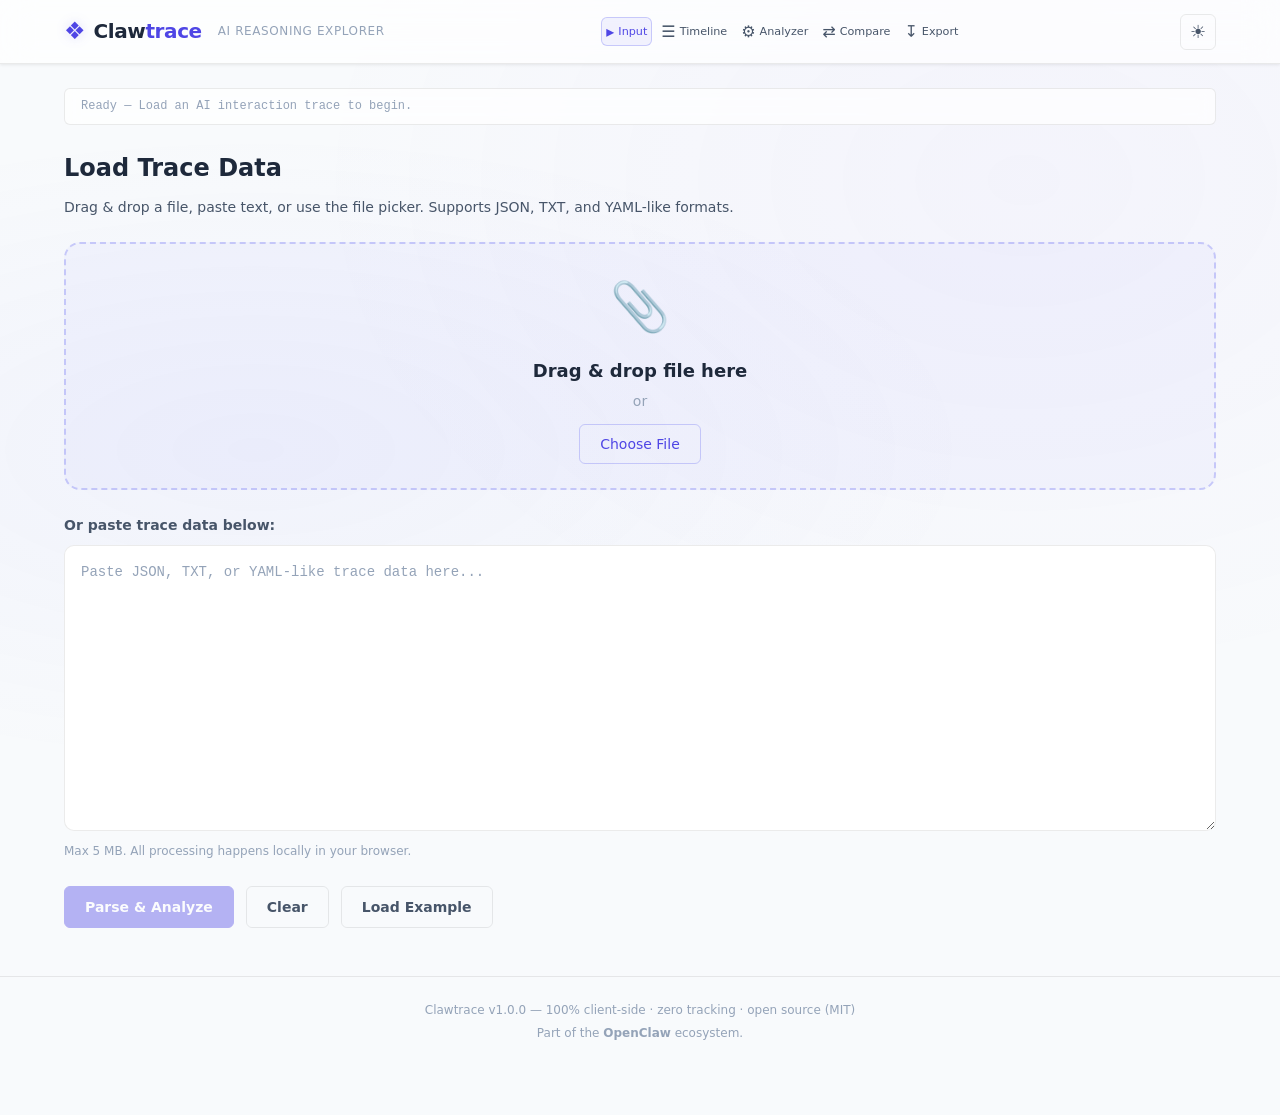
==== index.html @ e5c48ff3 "Initial release: Clawtrace v1.0 — AI Interaction & Reasoning Explorer Zero-dependency, 100% client-s" ====
<!DOCTYPE html>
<html lang="en">
<head>
    <meta charset="UTF-8">
    <meta name="viewport" content="width=device-width, initial-scale=1.0">
    <meta http-equiv="X-UA-Compatible" content="IE=edge">
    <!--
        Clawtrace — AI Interaction & Reasoning Explorer
        Part of the OpenClaw ecosystem.
        100% client-side. Zero network calls. Zero tracking.

        Content-Security-Policy is enforced via meta tag below.
        For production deployment, mirror these in HTTP headers (see docs/DEPLOYMENT.md).
    -->
    <meta http-equiv="Content-Security-Policy"
          content="default-src 'none';
                   script-src 'self';
                   style-src 'self';
                   img-src 'self' data:;
                   font-src 'self';
                   connect-src 'none';
                   frame-src 'none';
                   object-src 'none';
                   base-uri 'self';
                   form-action 'none';">
    <meta name="referrer" content="no-referrer">
    <title>Clawtrace — AI Interaction &amp; Reasoning Explorer</title>
    <link rel="stylesheet" href="src/css/style.css">
</head>
<body>
    <!-- Skip-to-content link for accessibility -->
    <a href="#main-content" class="skip-link">Skip to main content</a>

    <!-- ===== HEADER ===== -->
    <header class="app-header" role="banner">
        <div class="header-inner">
            <div class="logo-area" aria-label="Clawtrace logo">
                <span class="logo-icon" aria-hidden="true">&#x2756;</span>
                <h1 class="logo-text">Claw<span class="accent">trace</span></h1>
                <span class="logo-tagline">AI Reasoning Explorer</span>
            </div>
            <nav class="header-nav" aria-label="Main navigation">
                <button class="nav-btn active" data-view="input" aria-current="page">
                    <span class="nav-icon" aria-hidden="true">&#9656;</span> Input
                </button>
                <button class="nav-btn" data-view="timeline">
                    <span class="nav-icon" aria-hidden="true">&#9776;</span> Timeline
                </button>
                <button class="nav-btn" data-view="analyzer">
                    <span class="nav-icon" aria-hidden="true">&#9881;</span> Analyzer
                </button>
                <button class="nav-btn" data-view="comparison">
                    <span class="nav-icon" aria-hidden="true">&#8644;</span> Compare
                </button>
                <button class="nav-btn" data-view="export">
                    <span class="nav-icon" aria-hidden="true">&#8615;</span> Export
                </button>
            </nav>
            <div class="header-actions">
                <button id="btn-theme-toggle" class="icon-btn" aria-label="Toggle light/dark theme" title="Toggle theme">
                    <span aria-hidden="true">&#9790;</span>
                </button>
            </div>
        </div>
    </header>

    <!-- ===== MAIN CONTENT ===== -->
    <main id="main-content" class="app-main" role="main">

        <!-- STATUS BAR -->
        <div class="status-bar" role="status" aria-live="polite">
            <span id="status-message">Ready — Load an AI interaction trace to begin.</span>
        </div>

        <!-- ===== INPUT VIEW ===== -->
        <section id="view-input" class="view active" aria-labelledby="input-heading">
            <h2 id="input-heading" class="view-title">Load Trace Data</h2>
            <p class="view-desc">Drag &amp; drop a file, paste text, or use the file picker. Supports JSON, TXT, and YAML-like formats.</p>

            <!-- Drop Zone -->
            <div id="drop-zone" class="drop-zone" role="region" aria-label="File drop zone" tabindex="0">
                <div class="drop-zone-inner">
                    <span class="drop-icon" aria-hidden="true">&#128206;</span>
                    <p class="drop-text">Drag &amp; drop file here</p>
                    <p class="drop-subtext">or</p>
                    <label class="file-picker-label">
                        <input type="file" id="file-input" accept=".json,.txt,.yaml,.yml,.md" aria-label="Choose file">
                        <span class="file-picker-btn">Choose File</span>
                    </label>
                </div>
            </div>

            <!-- Paste Area -->
            <div class="paste-section">
                <label for="paste-area" class="paste-label">Or paste trace data below:</label>
                <textarea id="paste-area" class="paste-area" rows="12"
                          placeholder='Paste JSON, TXT, or YAML-like trace data here...'
                          maxlength="5242880"
                          aria-describedby="paste-hint"></textarea>
                <span id="paste-hint" class="hint-text">Max 5 MB. All processing happens locally in your browser.</span>
            </div>

            <div class="input-actions">
                <button id="btn-parse" class="btn btn-primary" disabled>Parse &amp; Analyze</button>
                <button id="btn-clear-input" class="btn btn-ghost">Clear</button>
                <button id="btn-load-example" class="btn btn-ghost">Load Example</button>
            </div>

            <!-- Validation Feedback -->
            <div id="input-feedback" class="feedback-panel" role="alert" aria-live="assertive" hidden></div>
        </section>

        <!-- ===== TIMELINE VIEW ===== -->
        <section id="view-timeline" class="view" aria-labelledby="timeline-heading" hidden>
            <h2 id="timeline-heading" class="view-title">Interaction Timeline</h2>
            <div class="timeline-controls">
                <button id="btn-expand-all" class="btn btn-sm">Expand All</button>
                <button id="btn-collapse-all" class="btn btn-sm">Collapse All</button>
                <label class="filter-label">
                    Filter:
                    <select id="timeline-filter" class="select-sm" aria-label="Filter timeline steps">
                        <option value="all">All Steps</option>
                        <option value="tool_call">Tool Calls</option>
                        <option value="reasoning">Reasoning</option>
                        <option value="error">Errors</option>
                        <option value="user">User Messages</option>
                        <option value="assistant">Assistant Messages</option>
                    </select>
                </label>
            </div>
            <div id="timeline-container" class="timeline-container" role="list" aria-label="Timeline steps"></div>
        </section>

        <!-- ===== ANALYZER VIEW ===== -->
        <section id="view-analyzer" class="view" aria-labelledby="analyzer-heading" hidden>
            <h2 id="analyzer-heading" class="view-title">Reasoning Analyzer</h2>
            <div class="analyzer-grid">
                <!-- Risk Meter -->
                <div class="analyzer-card" aria-labelledby="risk-meter-label">
                    <h3 id="risk-meter-label" class="card-title">Risk Assessment</h3>
                    <div id="risk-meter" class="risk-meter">
                        <div class="meter-track">
                            <div id="meter-fill" class="meter-fill" role="progressbar" aria-valuenow="0" aria-valuemin="0" aria-valuemax="100"></div>
                        </div>
                        <span id="risk-score-text" class="meter-label">—</span>
                    </div>
                </div>

                <!-- Confidence Score -->
                <div class="analyzer-card" aria-labelledby="confidence-label">
                    <h3 id="confidence-label" class="card-title">Confidence Score</h3>
                    <div id="confidence-display" class="confidence-display">
                        <span class="confidence-value" id="confidence-value">—</span>
                        <span class="confidence-unit">/ 100</span>
                    </div>
                </div>

                <!-- Stats -->
                <div class="analyzer-card" aria-labelledby="stats-label">
                    <h3 id="stats-label" class="card-title">Trace Statistics</h3>
                    <dl id="stats-list" class="stats-list">
                        <dt>Total Steps</dt><dd id="stat-total">—</dd>
                        <dt>Tool Calls</dt><dd id="stat-tools">—</dd>
                        <dt>Errors</dt><dd id="stat-errors">—</dd>
                        <dt>Tokens (est.)</dt><dd id="stat-tokens">—</dd>
                    </dl>
                </div>
            </div>

            <!-- Warning Flags -->
            <div class="analyzer-card full-width" aria-labelledby="warnings-label">
                <h3 id="warnings-label" class="card-title">Warning Flags</h3>
                <div id="warnings-container" class="warnings-container" role="list" aria-label="Analysis warnings">
                    <p class="no-data">No data loaded.</p>
                </div>
            </div>

            <!-- Detailed Findings -->
            <div class="analyzer-card full-width" aria-labelledby="findings-label">
                <h3 id="findings-label" class="card-title">Detailed Findings</h3>
                <div id="findings-container" class="findings-container" role="list" aria-label="Detailed findings">
                    <p class="no-data">No data loaded.</p>
                </div>
            </div>
        </section>

        <!-- ===== COMPARISON VIEW ===== -->
        <section id="view-comparison" class="view" aria-labelledby="comparison-heading" hidden>
            <h2 id="comparison-heading" class="view-title">Comparison Mode</h2>
            <p class="view-desc">Compare two traces side by side with diff highlighting.</p>
            <div class="comparison-controls">
                <div class="comparison-slot">
                    <h3>Trace A</h3>
                    <textarea id="compare-a" class="compare-input" rows="8" maxlength="5242880"
                              placeholder="Paste or load Trace A..." aria-label="Trace A input"></textarea>
                    <label class="file-picker-label inline">
                        <input type="file" class="compare-file" data-slot="a" accept=".json,.txt,.yaml,.yml" aria-label="Upload Trace A">
                        <span class="file-picker-btn btn-sm">Upload A</span>
                    </label>
                </div>
                <div class="comparison-slot">
                    <h3>Trace B</h3>
                    <textarea id="compare-b" class="compare-input" rows="8" maxlength="5242880"
                              placeholder="Paste or load Trace B..." aria-label="Trace B input"></textarea>
                    <label class="file-picker-label inline">
                        <input type="file" class="compare-file" data-slot="b" accept=".json,.txt,.yaml,.yml" aria-label="Upload Trace B">
                        <span class="file-picker-btn btn-sm">Upload B</span>
                    </label>
                </div>
            </div>
            <div class="input-actions">
                <button id="btn-compare" class="btn btn-primary">Compare Traces</button>
            </div>
            <div id="comparison-output" class="comparison-output" role="region" aria-label="Comparison results" hidden></div>
        </section>

        <!-- ===== EXPORT VIEW ===== -->
        <section id="view-export" class="view" aria-labelledby="export-heading" hidden>
            <h2 id="export-heading" class="view-title">Export &amp; Share</h2>
            <div class="export-grid">
                <div class="export-card">
                    <h3>Export Formats</h3>
                    <div class="export-buttons">
                        <button id="btn-export-json" class="btn btn-primary" disabled>Export JSON</button>
                        <button id="btn-export-md" class="btn btn-primary" disabled>Export Markdown</button>
                        <button id="btn-export-html" class="btn btn-primary" disabled>Export HTML</button>
                    </div>
                </div>
                <div class="export-card">
                    <h3>Share via URL</h3>
                    <p class="hint-text">Generates an encoded URL containing the trace data. No server involved — data is embedded in the URL fragment.</p>
                    <button id="btn-share" class="btn btn-primary" disabled>Generate Share URL</button>
                    <div id="share-output" class="share-output" hidden>
                        <input type="text" id="share-url" class="share-url-input" readonly aria-label="Share URL">
                        <button id="btn-copy-share" class="btn btn-sm">Copy</button>
                    </div>
                    <p id="share-warning" class="warning-text" hidden></p>
                </div>
            </div>
        </section>

    </main>

    <!-- ===== FOOTER ===== -->
    <footer class="app-footer" role="contentinfo">
        <p>Clawtrace v1.0.0 &mdash; 100% client-side &middot; zero tracking &middot; open source (MIT)</p>
        <p class="footer-sub">Part of the <strong>OpenClaw</strong> ecosystem.</p>
    </footer>

    <!-- ===== SCRIPTS (deferred, no inline JS) ===== -->
    <script src="src/js/sanitizer.js" defer></script>
    <script src="src/js/parser.js" defer></script>
    <script src="src/js/timeline.js" defer></script>
    <script src="src/js/analyzer.js" defer></script>
    <script src="src/js/comparison.js" defer></script>
    <script src="src/js/export.js" defer></script>
    <script src="src/js/share.js" defer></script>
    <script src="src/js/app.js" defer></script>
</body>
</html>
---- src/css/style.css ----
/* ============================================================
   Clawtrace — Style System
   AI Interaction & Reasoning Explorer
   100% offline · zero dependencies · dark-first design
   ============================================================ */

/* ---- CSS Custom Properties (Design Tokens) ---- */
:root {
    /* Colors — Dark Mode (default) */
    --bg-primary: #0a0e17;
    --bg-secondary: #111827;
    --bg-card: rgba(17, 24, 39, 0.75);
    --bg-glass: rgba(17, 24, 39, 0.55);
    --bg-hover: rgba(99, 102, 241, 0.1);
    --bg-drop: rgba(99, 102, 241, 0.05);

    --border-primary: rgba(99, 102, 241, 0.25);
    --border-subtle: rgba(255, 255, 255, 0.06);
    --border-accent: rgba(99, 102, 241, 0.6);

    --text-primary: #e2e8f0;
    --text-secondary: #94a3b8;
    --text-muted: #64748b;
    --text-accent: #818cf8;
    --text-on-accent: #ffffff;

    --accent: #6366f1;
    --accent-hover: #818cf8;
    --accent-glow: rgba(99, 102, 241, 0.35);

    --success: #22c55e;
    --warning: #f59e0b;
    --error: #ef4444;
    --info: #3b82f6;

    --risk-low: #22c55e;
    --risk-medium: #f59e0b;
    --risk-high: #ef4444;
    --risk-critical: #dc2626;

    /* Typography */
    --font-sans: 'Inter', 'Segoe UI', system-ui, -apple-system, sans-serif;
    --font-mono: 'JetBrains Mono', 'Fira Code', 'Cascadia Code', 'Consolas', monospace;

    --text-xs: 0.75rem;
    --text-sm: 0.875rem;
    --text-base: 1rem;
    --text-lg: 1.125rem;
    --text-xl: 1.25rem;
    --text-2xl: 1.5rem;
    --text-3xl: 1.875rem;

    /* Spacing */
    --space-1: 0.25rem;
    --space-2: 0.5rem;
    --space-3: 0.75rem;
    --space-4: 1rem;
    --space-5: 1.25rem;
    --space-6: 1.5rem;
    --space-8: 2rem;
    --space-10: 2.5rem;
    --space-12: 3rem;

    /* Layout */
    --max-width: 1200px;
    --header-height: 64px;
    --radius-sm: 6px;
    --radius-md: 10px;
    --radius-lg: 16px;
    --radius-round: 50%;

    /* Effects */
    --shadow-sm: 0 1px 3px rgba(0, 0, 0, 0.3);
    --shadow-md: 0 4px 12px rgba(0, 0, 0, 0.4);
    --shadow-lg: 0 8px 32px rgba(0, 0, 0, 0.5);
    --shadow-glow: 0 0 20px var(--accent-glow);

    --blur-glass: 16px;
    --transition-fast: 150ms ease;
    --transition-base: 250ms ease;
    --transition-slow: 400ms ease;
}

/* ---- Light Theme ---- */
[data-theme="light"] {
    --bg-primary: #f8fafc;
    --bg-secondary: #ffffff;
    --bg-card: rgba(255, 255, 255, 0.85);
    --bg-glass: rgba(255, 255, 255, 0.7);
    --bg-hover: rgba(99, 102, 241, 0.08);
    --bg-drop: rgba(99, 102, 241, 0.04);

    --border-primary: rgba(99, 102, 241, 0.3);
    --border-subtle: rgba(0, 0, 0, 0.08);
    --border-accent: rgba(99, 102, 241, 0.5);

    --text-primary: #1e293b;
    --text-secondary: #475569;
    --text-muted: #94a3b8;
    --text-accent: #4f46e5;
    --text-on-accent: #ffffff;

    --accent: #4f46e5;
    --accent-hover: #6366f1;
    --accent-glow: rgba(79, 70, 229, 0.2);

    --shadow-sm: 0 1px 3px rgba(0, 0, 0, 0.08);
    --shadow-md: 0 4px 12px rgba(0, 0, 0, 0.1);
    --shadow-lg: 0 8px 32px rgba(0, 0, 0, 0.12);
    --shadow-glow: 0 0 20px var(--accent-glow);
}

/* ---- Reset & Base ---- */
*,
*::before,
*::after {
    box-sizing: border-box;
    margin: 0;
    padding: 0;
}

html {
    font-size: 16px;
    scroll-behavior: smooth;
    -webkit-text-size-adjust: 100%;
}

body {
    font-family: var(--font-sans);
    font-size: var(--text-base);
    line-height: 1.6;
    color: var(--text-primary);
    background: var(--bg-primary);
    min-height: 100vh;
    overflow-x: hidden;
    -webkit-font-smoothing: antialiased;
    -moz-osx-font-smoothing: grayscale;
}

/* Subtle background pattern */
body::before {
    content: '';
    position: fixed;
    inset: 0;
    background:
        radial-gradient(ellipse at 20% 50%, rgba(99, 102, 241, 0.05) 0%, transparent 50%),
        radial-gradient(ellipse at 80% 20%, rgba(139, 92, 246, 0.04) 0%, transparent 50%);
    pointer-events: none;
    z-index: 0;
}

/* ---- Accessibility ---- */
.skip-link {
    position: absolute;
    top: -100%;
    left: var(--space-4);
    z-index: 10000;
    padding: var(--space-2) var(--space-4);
    background: var(--accent);
    color: var(--text-on-accent);
    border-radius: var(--radius-sm);
    font-weight: 600;
    text-decoration: none;
    transition: top var(--transition-fast);
}

.skip-link:focus {
    top: var(--space-2);
}

:focus-visible {
    outline: 2px solid var(--accent);
    outline-offset: 2px;
}

/* ---- Header ---- */
.app-header {
    position: sticky;
    top: 0;
    z-index: 100;
    height: var(--header-height);
    background: var(--bg-glass);
    backdrop-filter: blur(var(--blur-glass));
    -webkit-backdrop-filter: blur(var(--blur-glass));
    border-bottom: 1px solid var(--border-subtle);
    box-shadow: var(--shadow-sm);
}

.header-inner {
    display: flex;
    align-items: center;
    gap: var(--space-4);
    max-width: var(--max-width);
    margin: 0 auto;
    padding: 0 var(--space-6);
    height: 100%;
}

.logo-area {
    display: flex;
    align-items: center;
    gap: var(--space-2);
    flex-shrink: 0;
}

.logo-icon {
    font-size: var(--text-2xl);
    color: var(--accent);
    filter: drop-shadow(0 0 6px var(--accent-glow));
}

.logo-text {
    font-size: var(--text-xl);
    font-weight: 700;
    letter-spacing: -0.02em;
    color: var(--text-primary);
}

.logo-text .accent {
    color: var(--text-accent);
}

.logo-tagline {
    display: none;
    font-size: var(--text-xs);
    color: var(--text-muted);
    letter-spacing: 0.05em;
    text-transform: uppercase;
}

@media (min-width: 768px) {
    .logo-tagline {
        display: inline;
        margin-left: var(--space-2);
    }
}

/* ---- Navigation ---- */
.header-nav {
    display: flex;
    gap: var(--space-1);
    flex: 1;
    justify-content: center;
    overflow-x: auto;
    scrollbar-width: none;
}

.header-nav::-webkit-scrollbar {
    display: none;
}

.nav-btn {
    display: flex;
    align-items: center;
    gap: var(--space-1);
    padding: var(--space-2) var(--space-3);
    border: 1px solid transparent;
    border-radius: var(--radius-sm);
    background: transparent;
    color: var(--text-secondary);
    font-family: var(--font-sans);
    font-size: var(--text-sm);
    font-weight: 500;
    cursor: pointer;
    transition: all var(--transition-fast);
    white-space: nowrap;
}

.nav-btn:hover {
    background: var(--bg-hover);
    color: var(--text-primary);
}

.nav-btn.active {
    background: var(--bg-hover);
    color: var(--text-accent);
    border-color: var(--border-primary);
}

.nav-icon {
    font-size: var(--text-base);
}

.header-actions {
    flex-shrink: 0;
}

.icon-btn {
    display: inline-flex;
    align-items: center;
    justify-content: center;
    width: 36px;
    height: 36px;
    border: 1px solid var(--border-subtle);
    border-radius: var(--radius-sm);
    background: transparent;
    color: var(--text-secondary);
    font-size: var(--text-lg);
    cursor: pointer;
    transition: all var(--transition-fast);
}

.icon-btn:hover {
    background: var(--bg-hover);
    color: var(--text-accent);
    border-color: var(--border-primary);
}

/* ---- Main Content ---- */
.app-main {
    position: relative;
    z-index: 1;
    max-width: var(--max-width);
    margin: 0 auto;
    padding: var(--space-6);
    min-height: calc(100vh - var(--header-height) - 80px);
}

/* ---- Status Bar ---- */
.status-bar {
    padding: var(--space-2) var(--space-4);
    margin-bottom: var(--space-6);
    background: var(--bg-glass);
    border: 1px solid var(--border-subtle);
    border-radius: var(--radius-sm);
    font-family: var(--font-mono);
    font-size: var(--text-xs);
    color: var(--text-muted);
    backdrop-filter: blur(8px);
}

/* ---- Views ---- */
.view {
    display: none;
    animation: fadeIn var(--transition-base);
}

.view.active {
    display: block;
}

@keyframes fadeIn {
    from { opacity: 0; transform: translateY(4px); }
    to { opacity: 1; transform: translateY(0); }
}

.view-title {
    font-size: var(--text-2xl);
    font-weight: 700;
    margin-bottom: var(--space-2);
    color: var(--text-primary);
}

.view-desc {
    color: var(--text-secondary);
    margin-bottom: var(--space-6);
    font-size: var(--text-sm);
}

/* ---- Drop Zone ---- */
.drop-zone {
    border: 2px dashed var(--border-primary);
    border-radius: var(--radius-lg);
    padding: var(--space-12);
    text-align: center;
    cursor: pointer;
    transition: all var(--transition-base);
    background: var(--bg-drop);
    margin-bottom: var(--space-6);
}

.drop-zone:hover,
.drop-zone.drag-over {
    border-color: var(--accent);
    background: rgba(99, 102, 241, 0.08);
    box-shadow: var(--shadow-glow);
}

.drop-zone.drag-over {
    transform: scale(1.01);
}

.drop-icon {
    font-size: 3rem;
    display: block;
    margin-bottom: var(--space-3);
    opacity: 0.6;
}

.drop-text {
    font-size: var(--text-lg);
    font-weight: 600;
    color: var(--text-primary);
    margin-bottom: var(--space-1);
}

.drop-subtext {
    color: var(--text-muted);
    font-size: var(--text-sm);
    margin-bottom: var(--space-3);
}

/* File input hidden, label acts as button */
.file-picker-label {
    display: inline-block;
    cursor: pointer;
}

.file-picker-label input[type="file"] {
    position: absolute;
    width: 1px;
    height: 1px;
    overflow: hidden;
    clip: rect(0, 0, 0, 0);
    white-space: nowrap;
}

.file-picker-btn {
    display: inline-block;
    padding: var(--space-2) var(--space-5);
    border: 1px solid var(--border-primary);
    border-radius: var(--radius-sm);
    background: transparent;
    color: var(--text-accent);
    font-weight: 500;
    font-size: var(--text-sm);
    transition: all var(--transition-fast);
}

.file-picker-btn:hover {
    background: var(--bg-hover);
    border-color: var(--accent);
}

.file-picker-label.inline {
    margin-top: var(--space-2);
}

/* ---- Paste Area ---- */
.paste-section {
    margin-bottom: var(--space-6);
}

.paste-label {
    display: block;
    font-weight: 600;
    font-size: var(--text-sm);
    color: var(--text-secondary);
    margin-bottom: var(--space-2);
}

.paste-area {
    width: 100%;
    padding: var(--space-4);
    background: var(--bg-secondary);
    border: 1px solid var(--border-subtle);
    border-radius: var(--radius-md);
    color: var(--text-primary);
    font-family: var(--font-mono);
    font-size: var(--text-sm);
    line-height: 1.5;
    resize: vertical;
    transition: border-color var(--transition-fast);
}

.paste-area:focus {
    border-color: var(--accent);
    box-shadow: 0 0 0 3px var(--accent-glow);
}

.paste-area::placeholder {
    color: var(--text-muted);
}

.hint-text {
    display: block;
    font-size: var(--text-xs);
    color: var(--text-muted);
    margin-top: var(--space-1);
}

/* ---- Buttons ---- */
.btn {
    display: inline-flex;
    align-items: center;
    gap: var(--space-2);
    padding: var(--space-3) var(--space-5);
    border: 1px solid transparent;
    border-radius: var(--radius-sm);
    font-family: var(--font-sans);
    font-size: var(--text-sm);
    font-weight: 600;
    cursor: pointer;
    transition: all var(--transition-fast);
    white-space: nowrap;
}

.btn:disabled {
    opacity: 0.4;
    cursor: not-allowed;
}

.btn-primary {
    background: var(--accent);
    color: var(--text-on-accent);
    border-color: var(--accent);
}

.btn-primary:hover:not(:disabled) {
    background: var(--accent-hover);
    box-shadow: var(--shadow-glow);
}

.btn-ghost {
    background: transparent;
    color: var(--text-secondary);
    border-color: var(--border-subtle);
}

.btn-ghost:hover:not(:disabled) {
    background: var(--bg-hover);
    color: var(--text-primary);
    border-color: var(--border-primary);
}

.btn-sm {
    padding: var(--space-1) var(--space-3);
    font-size: var(--text-xs);
    border: 1px solid var(--border-subtle);
    border-radius: var(--radius-sm);
    background: transparent;
    color: var(--text-secondary);
    font-family: var(--font-sans);
    font-weight: 500;
    cursor: pointer;
    transition: all var(--transition-fast);
}

.btn-sm:hover {
    background: var(--bg-hover);
    color: var(--text-primary);
}

.input-actions {
    display: flex;
    gap: var(--space-3);
    flex-wrap: wrap;
    margin-bottom: var(--space-6);
}

/* ---- Feedback Panel ---- */
.feedback-panel {
    padding: var(--space-4);
    border-radius: var(--radius-md);
    font-size: var(--text-sm);
    font-family: var(--font-mono);
    line-height: 1.5;
    margin-top: var(--space-4);
}

.feedback-panel.feedback-error {
    background: rgba(239, 68, 68, 0.1);
    border: 1px solid rgba(239, 68, 68, 0.3);
    color: var(--error);
}

.feedback-panel.feedback-success {
    background: rgba(34, 197, 94, 0.1);
    border: 1px solid rgba(34, 197, 94, 0.3);
    color: var(--success);
}

.feedback-panel.feedback-info {
    background: rgba(59, 130, 246, 0.1);
    border: 1px solid rgba(59, 130, 246, 0.3);
    color: var(--info);
}

/* ---- Select ---- */
.select-sm {
    padding: var(--space-1) var(--space-3);
    padding-right: var(--space-6);
    background: var(--bg-secondary);
    border: 1px solid var(--border-subtle);
    border-radius: var(--radius-sm);
    color: var(--text-primary);
    font-family: var(--font-sans);
    font-size: var(--text-xs);
    cursor: pointer;
    appearance: none;
    background-image: url("data:image/svg+xml,%3Csvg xmlns='http://www.w3.org/2000/svg' width='12' height='12' viewBox='0 0 24 24' fill='none' stroke='%2394a3b8' stroke-width='2'%3E%3Cpath d='M6 9l6 6 6-6'/%3E%3C/svg%3E");
    background-repeat: no-repeat;
    background-position: right 8px center;
}

.filter-label {
    font-size: var(--text-xs);
    color: var(--text-secondary);
    display: flex;
    align-items: center;
    gap: var(--space-2);
}

/* ---- Timeline ---- */
.timeline-controls {
    display: flex;
    gap: var(--space-3);
    align-items: center;
    margin-bottom: var(--space-6);
    flex-wrap: wrap;
}

.timeline-container {
    display: flex;
    flex-direction: column;
    gap: var(--space-3);
}

.timeline-step {
    background: var(--bg-card);
    border: 1px solid var(--border-subtle);
    border-radius: var(--radius-md);
    overflow: hidden;
    backdrop-filter: blur(8px);
    transition: border-color var(--transition-fast);
}

.timeline-step:hover {
    border-color: var(--border-primary);
}

.step-header {
    display: flex;
    align-items: center;
    gap: var(--space-3);
    padding: var(--space-3) var(--space-4);
    cursor: pointer;
    user-select: none;
}

.step-header:hover {
    background: var(--bg-hover);
}

.step-indicator {
    width: 10px;
    height: 10px;
    border-radius: var(--radius-round);
    flex-shrink: 0;
}

.step-indicator.type-user { background: var(--info); }
.step-indicator.type-assistant { background: var(--accent); }
.step-indicator.type-tool_call { background: var(--warning); }
.step-indicator.type-reasoning { background: #a78bfa; }
.step-indicator.type-error { background: var(--error); }
.step-indicator.type-system { background: var(--text-muted); }

.step-index {
    font-family: var(--font-mono);
    font-size: var(--text-xs);
    color: var(--text-muted);
    min-width: 2.5em;
}

.step-type {
    font-size: var(--text-xs);
    font-weight: 600;
    text-transform: uppercase;
    letter-spacing: 0.05em;
    padding: var(--space-1) var(--space-2);
    border-radius: 4px;
    background: var(--bg-secondary);
    color: var(--text-secondary);
}

.step-summary {
    flex: 1;
    font-size: var(--text-sm);
    color: var(--text-primary);
    overflow: hidden;
    text-overflow: ellipsis;
    white-space: nowrap;
}

.step-toggle {
    font-size: var(--text-sm);
    color: var(--text-muted);
    transition: transform var(--transition-fast);
}

.step-toggle.open {
    transform: rotate(90deg);
}

.step-body {
    display: none;
    padding: var(--space-4);
    border-top: 1px solid var(--border-subtle);
    font-family: var(--font-mono);
    font-size: var(--text-sm);
    color: var(--text-secondary);
    line-height: 1.6;
    white-space: pre-wrap;
    word-break: break-word;
    max-height: 400px;
    overflow-y: auto;
}

.step-body.open {
    display: block;
}

/* ---- Analyzer ---- */
.analyzer-grid {
    display: grid;
    grid-template-columns: repeat(auto-fit, minmax(280px, 1fr));
    gap: var(--space-4);
    margin-bottom: var(--space-4);
}

.analyzer-card {
    background: var(--bg-card);
    border: 1px solid var(--border-subtle);
    border-radius: var(--radius-md);
    padding: var(--space-5);
    backdrop-filter: blur(8px);
}

.analyzer-card.full-width {
    grid-column: 1 / -1;
}

.card-title {
    font-size: var(--text-sm);
    font-weight: 600;
    text-transform: uppercase;
    letter-spacing: 0.05em;
    color: var(--text-muted);
    margin-bottom: var(--space-4);
}

/* Risk Meter */
.risk-meter {
    text-align: center;
}

.meter-track {
    width: 100%;
    height: 12px;
    background: var(--bg-secondary);
    border-radius: 6px;
    overflow: hidden;
    margin-bottom: var(--space-3);
}

.meter-fill {
    height: 100%;
    border-radius: 6px;
    transition: width var(--transition-slow), background var(--transition-slow);
    width: 0%;
    background: var(--risk-low);
}

.meter-fill.risk-low { background: var(--risk-low); }
.meter-fill.risk-medium { background: var(--risk-medium); }
.meter-fill.risk-high { background: var(--risk-high); }
.meter-fill.risk-critical { background: var(--risk-critical); }

.meter-label {
    font-family: var(--font-mono);
    font-size: var(--text-lg);
    font-weight: 700;
    color: var(--text-primary);
}

/* Confidence */
.confidence-display {
    text-align: center;
    padding: var(--space-4) 0;
}

.confidence-value {
    font-family: var(--font-mono);
    font-size: 3rem;
    font-weight: 700;
    color: var(--text-accent);
    line-height: 1;
}

.confidence-unit {
    font-size: var(--text-sm);
    color: var(--text-muted);
    display: block;
    margin-top: var(--space-1);
}

/* Stats */
.stats-list {
    display: grid;
    grid-template-columns: 1fr auto;
    gap: var(--space-2) var(--space-4);
    align-items: center;
}

.stats-list dt {
    font-size: var(--text-sm);
    color: var(--text-secondary);
}

.stats-list dd {
    font-family: var(--font-mono);
    font-size: var(--text-sm);
    font-weight: 600;
    color: var(--text-primary);
    text-align: right;
}

/* Warnings */
.warnings-container {
    display: flex;
    flex-direction: column;
    gap: var(--space-2);
}

.warning-flag {
    display: flex;
    align-items: flex-start;
    gap: var(--space-3);
    padding: var(--space-3) var(--space-4);
    border-radius: var(--radius-sm);
    font-size: var(--text-sm);
}

.warning-flag.level-info {
    background: rgba(59, 130, 246, 0.08);
    border-left: 3px solid var(--info);
    color: var(--text-primary);
}

.warning-flag.level-warning {
    background: rgba(245, 158, 11, 0.08);
    border-left: 3px solid var(--warning);
    color: var(--text-primary);
}

.warning-flag.level-error {
    background: rgba(239, 68, 68, 0.08);
    border-left: 3px solid var(--error);
    color: var(--text-primary);
}

.warning-flag.level-critical {
    background: rgba(220, 38, 38, 0.1);
    border-left: 3px solid var(--risk-critical);
    color: var(--text-primary);
}

.warning-icon {
    font-size: var(--text-lg);
    flex-shrink: 0;
}

.warning-content {
    flex: 1;
}

.warning-title {
    font-weight: 600;
    margin-bottom: var(--space-1);
}

.warning-detail {
    font-size: var(--text-xs);
    color: var(--text-secondary);
}

/* Findings */
.findings-container {
    display: flex;
    flex-direction: column;
    gap: var(--space-3);
}

.finding-item {
    padding: var(--space-3) var(--space-4);
    background: var(--bg-secondary);
    border-radius: var(--radius-sm);
    border: 1px solid var(--border-subtle);
}

.finding-category {
    font-size: var(--text-xs);
    font-weight: 600;
    text-transform: uppercase;
    letter-spacing: 0.05em;
    color: var(--text-muted);
    margin-bottom: var(--space-1);
}

.finding-text {
    font-size: var(--text-sm);
    color: var(--text-primary);
}

.finding-evidence {
    font-family: var(--font-mono);
    font-size: var(--text-xs);
    color: var(--text-secondary);
    margin-top: var(--space-2);
    padding: var(--space-2);
    background: var(--bg-primary);
    border-radius: 4px;
    max-height: 100px;
    overflow-y: auto;
    white-space: pre-wrap;
    word-break: break-word;
}

.no-data {
    color: var(--text-muted);
    font-size: var(--text-sm);
    font-style: italic;
    text-align: center;
    padding: var(--space-6);
}

/* ---- Comparison ---- */
.comparison-controls {
    display: grid;
    grid-template-columns: 1fr 1fr;
    gap: var(--space-4);
    margin-bottom: var(--space-4);
}

@media (max-width: 768px) {
    .comparison-controls {
        grid-template-columns: 1fr;
    }
}

.comparison-slot h3 {
    font-size: var(--text-sm);
    font-weight: 600;
    color: var(--text-secondary);
    margin-bottom: var(--space-2);
}

.compare-input {
    width: 100%;
    padding: var(--space-3);
    background: var(--bg-secondary);
    border: 1px solid var(--border-subtle);
    border-radius: var(--radius-sm);
    color: var(--text-primary);
    font-family: var(--font-mono);
    font-size: var(--text-xs);
    resize: vertical;
}

.compare-input:focus {
    border-color: var(--accent);
    box-shadow: 0 0 0 3px var(--accent-glow);
}

.comparison-output {
    margin-top: var(--space-6);
}

.diff-container {
    display: grid;
    grid-template-columns: 1fr 1fr;
    gap: var(--space-4);
}

@media (max-width: 768px) {
    .diff-container {
        grid-template-columns: 1fr;
    }
}

.diff-panel {
    background: var(--bg-card);
    border: 1px solid var(--border-subtle);
    border-radius: var(--radius-md);
    padding: var(--space-4);
    overflow-x: auto;
}

.diff-panel h4 {
    font-size: var(--text-sm);
    font-weight: 600;
    color: var(--text-secondary);
    margin-bottom: var(--space-3);
    text-transform: uppercase;
    letter-spacing: 0.05em;
}

.diff-step {
    padding: var(--space-2) var(--space-3);
    margin-bottom: var(--space-1);
    font-family: var(--font-mono);
    font-size: var(--text-xs);
    border-radius: 4px;
    line-height: 1.5;
    white-space: pre-wrap;
    word-break: break-word;
}

.diff-step.diff-same {
    color: var(--text-secondary);
}

.diff-step.diff-added {
    background: rgba(34, 197, 94, 0.1);
    border-left: 3px solid var(--success);
    color: var(--success);
}

.diff-step.diff-removed {
    background: rgba(239, 68, 68, 0.1);
    border-left: 3px solid var(--error);
    color: var(--error);
}

.diff-step.diff-changed {
    background: rgba(245, 158, 11, 0.1);
    border-left: 3px solid var(--warning);
    color: var(--warning);
}

.diff-summary {
    padding: var(--space-4);
    background: var(--bg-card);
    border: 1px solid var(--border-subtle);
    border-radius: var(--radius-md);
    margin-bottom: var(--space-4);
}

.diff-summary h4 {
    font-size: var(--text-sm);
    font-weight: 600;
    color: var(--text-secondary);
    margin-bottom: var(--space-2);
}

.diff-stat {
    display: flex;
    gap: var(--space-4);
    font-family: var(--font-mono);
    font-size: var(--text-sm);
}

.diff-stat-item {
    display: flex;
    align-items: center;
    gap: var(--space-1);
}

/* ---- Export ---- */
.export-grid {
    display: grid;
    grid-template-columns: repeat(auto-fit, minmax(300px, 1fr));
    gap: var(--space-4);
}

.export-card {
    background: var(--bg-card);
    border: 1px solid var(--border-subtle);
    border-radius: var(--radius-md);
    padding: var(--space-5);
    backdrop-filter: blur(8px);
}

.export-card h3 {
    font-size: var(--text-base);
    font-weight: 600;
    color: var(--text-primary);
    margin-bottom: var(--space-3);
}

.export-buttons {
    display: flex;
    flex-direction: column;
    gap: var(--space-2);
}

.share-output {
    display: flex;
    gap: var(--space-2);
    margin-top: var(--space-3);
}

.share-url-input {
    flex: 1;
    padding: var(--space-2) var(--space-3);
    background: var(--bg-secondary);
    border: 1px solid var(--border-subtle);
    border-radius: var(--radius-sm);
    color: var(--text-primary);
    font-family: var(--font-mono);
    font-size: var(--text-xs);
}

.warning-text {
    font-size: var(--text-xs);
    color: var(--warning);
    margin-top: var(--space-2);
}

/* ---- Footer ---- */
.app-footer {
    text-align: center;
    padding: var(--space-6);
    border-top: 1px solid var(--border-subtle);
    font-size: var(--text-xs);
    color: var(--text-muted);
}

.footer-sub {
    margin-top: var(--space-1);
}

/* ---- Responsive ---- */
@media (max-width: 640px) {
    .app-main {
        padding: var(--space-3);
    }

    .header-inner {
        padding: 0 var(--space-3);
    }

    .logo-text {
        font-size: var(--text-base);
    }

    .nav-btn {
        padding: var(--space-1) var(--space-2);
        font-size: var(--text-xs);
    }

    .nav-icon {
        display: none;
    }

    .drop-zone {
        padding: var(--space-6);
    }

    .view-title {
        font-size: var(--text-xl);
    }

    .analyzer-grid {
        grid-template-columns: 1fr;
    }

    .export-grid {
        grid-template-columns: 1fr;
    }
}

@media (max-width: 480px) {
    .header-nav {
        gap: 0;
    }

    .nav-btn {
        padding: var(--space-1);
        font-size: 0.7rem;
    }

    .comparison-controls {
        grid-template-columns: 1fr;
    }
}

/* ---- Print ---- */
@media print {
    .app-header,
    .status-bar,
    .input-actions,
    .timeline-controls,
    .app-footer,
    .skip-link {
        display: none !important;
    }

    body {
        background: white;
        color: black;
    }

    .view {
        display: block !important;
    }

    .step-body {
        display: block !important;
        max-height: none;
    }
}

/* ---- Scrollbar Styling ---- */
::-webkit-scrollbar {
    width: 6px;
    height: 6px;
}

::-webkit-scrollbar-track {
    background: transparent;
}

::-webkit-scrollbar-thumb {
    background: var(--border-primary);
    border-radius: 3px;
}

::-webkit-scrollbar-thumb:hover {
    background: var(--accent);
}

/* ---- Reduced Motion ---- */
@media (prefers-reduced-motion: reduce) {
    *,
    *::before,
    *::after {
        animation-duration: 0.01ms !important;
        transition-duration: 0.01ms !important;
    }
}
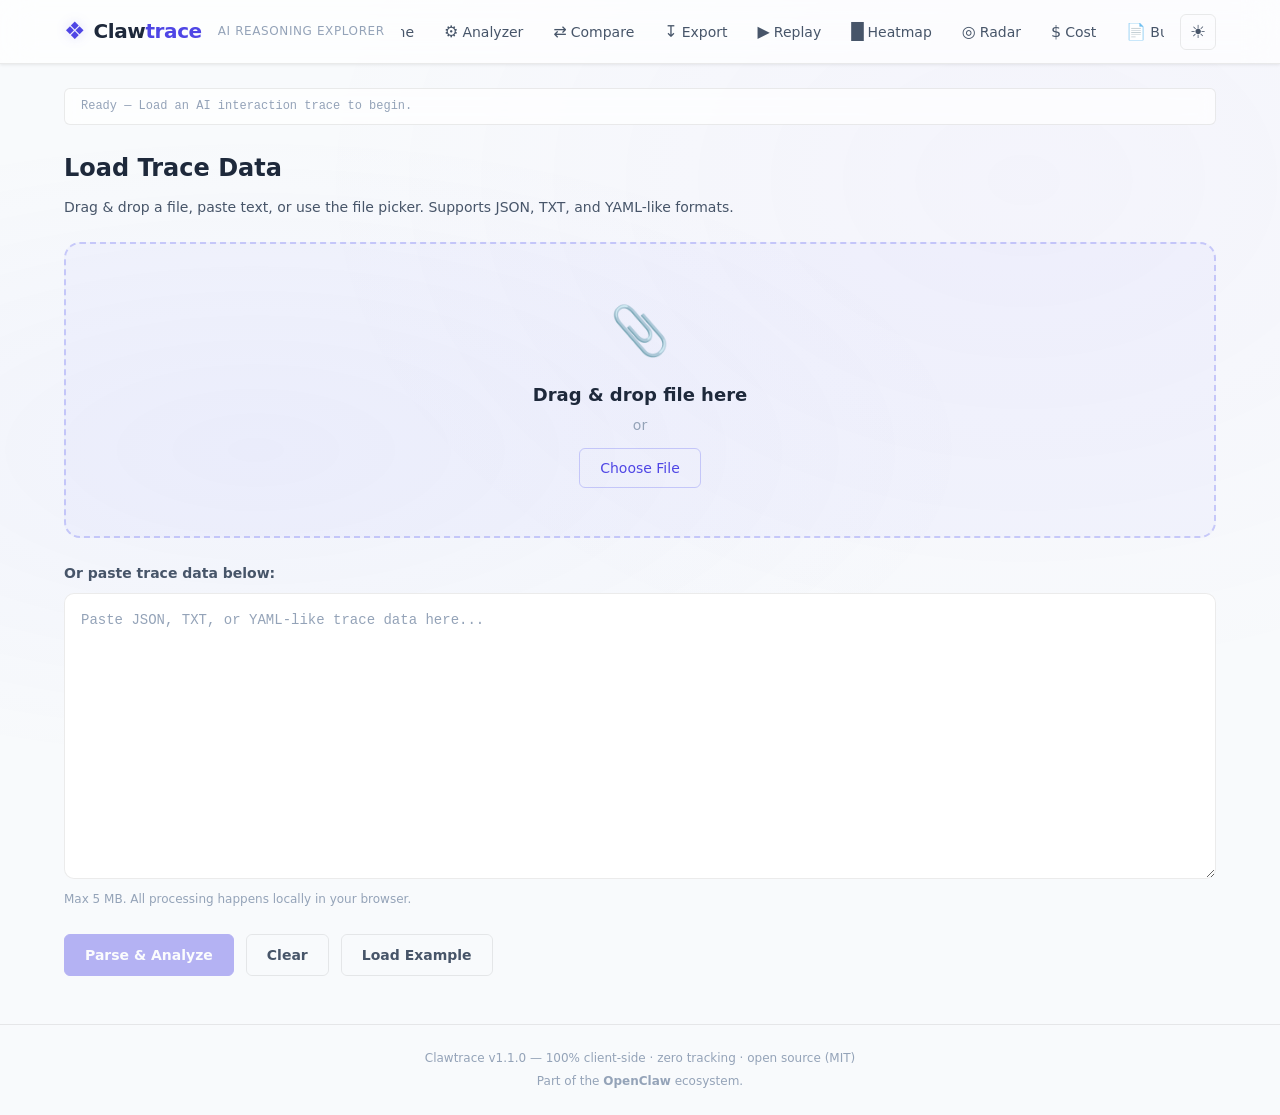
==== commit 5d0f94dd: "v1.1: Ship 6 new features — Trace Replay, Hallucination Heatmap, Behavior Radar, Token Cost Calculat" ====
--- a/index.html
+++ b/index.html
@@ -55,6 +55,24 @@
                 <button class="nav-btn" data-view="export">
                     <span class="nav-icon" aria-hidden="true">&#8615;</span> Export
                 </button>
+                <button class="nav-btn" data-view="replay">
+                    <span class="nav-icon" aria-hidden="true">&#9654;</span> Replay
+                </button>
+                <button class="nav-btn" data-view="heatmap">
+                    <span class="nav-icon" aria-hidden="true">&#9608;</span> Heatmap
+                </button>
+                <button class="nav-btn" data-view="radar">
+                    <span class="nav-icon" aria-hidden="true">&#9678;</span> Radar
+                </button>
+                <button class="nav-btn" data-view="costcalc">
+                    <span class="nav-icon" aria-hidden="true">&#36;</span> Cost
+                </button>
+                <button class="nav-btn" data-view="bugreport">
+                    <span class="nav-icon" aria-hidden="true">&#128196;</span> Bug Report
+                </button>
+                <button class="nav-btn" data-view="flowgraph">
+                    <span class="nav-icon" aria-hidden="true">&#9670;</span> Flow
+                </button>
             </nav>
             <div class="header-actions">
                 <button id="btn-theme-toggle" class="icon-btn" aria-label="Toggle light/dark theme" title="Toggle theme">
@@ -239,11 +257,53 @@
             </div>
         </section>
 
+        <!-- ===== REPLAY VIEW ===== -->
+        <section id="view-replay" class="view" aria-labelledby="replay-heading" hidden>
+            <h2 id="replay-heading" class="view-title">Trace Replay</h2>
+            <p class="view-desc">Watch the AI trace unfold step by step with animated playback. Play, pause, adjust speed, and step through manually.</p>
+            <div id="replay-container" role="region" aria-label="Trace replay"></div>
+        </section>
+
+        <!-- ===== HEATMAP VIEW ===== -->
+        <section id="view-heatmap" class="view" aria-labelledby="heatmap-heading" hidden>
+            <h2 id="heatmap-heading" class="view-title">Hallucination Heatmap</h2>
+            <p class="view-desc">Visual X-ray of AI reliability. Every phrase that triggers hallucination, uncertainty, or contradiction signals is highlighted by severity.</p>
+            <div id="heatmap-container" role="region" aria-label="Hallucination heatmap"></div>
+        </section>
+
+        <!-- ===== RADAR VIEW ===== -->
+        <section id="view-radar" class="view" aria-labelledby="radar-heading" hidden>
+            <h2 id="radar-heading" class="view-title">AI Behavior Radar</h2>
+            <p class="view-desc">Behavioral fingerprint across 6 dimensions: Verbosity, Confidence, Tool Reliance, Repetitiveness, Hedging, and Error Rate.</p>
+            <div id="radar-container" role="region" aria-label="Behavior radar chart"></div>
+        </section>
+
+        <!-- ===== COST CALCULATOR VIEW ===== -->
+        <section id="view-costcalc" class="view" aria-labelledby="costcalc-heading" hidden>
+            <h2 id="costcalc-heading" class="view-title">Token Cost Calculator</h2>
+            <p class="view-desc">Estimate what this trace would cost across 20+ major AI models. Auto-detects model from metadata when available.</p>
+            <div id="costcalc-container" role="region" aria-label="Token cost calculator"></div>
+        </section>
+
+        <!-- ===== BUG REPORT VIEW ===== -->
+        <section id="view-bugreport" class="view" aria-labelledby="bugreport-heading" hidden>
+            <h2 id="bugreport-heading" class="view-title">Bug Report Generator</h2>
+            <p class="view-desc">Generate a formatted bug report from your trace analysis. One click, copy to clipboard, paste into GitHub Issues or Jira.</p>
+            <div id="bugreport-container" role="region" aria-label="Bug report generator"></div>
+        </section>
+
+        <!-- ===== FLOW GRAPH VIEW ===== -->
+        <section id="view-flowgraph" class="view" aria-labelledby="flowgraph-heading" hidden>
+            <h2 id="flowgraph-heading" class="view-title">Reasoning Flow Graph</h2>
+            <p class="view-desc">Interactive node graph of the AI&apos;s decision chain. Tool calls branch, errors are dead ends, loops are visible as cycles. Zoom and pan to explore.</p>
+            <div id="flowgraph-container" role="region" aria-label="Reasoning flow graph"></div>
+        </section>
+
     </main>
 
     <!-- ===== FOOTER ===== -->
     <footer class="app-footer" role="contentinfo">
-        <p>Clawtrace v1.0.0 &mdash; 100% client-side &middot; zero tracking &middot; open source (MIT)</p>
+        <p>Clawtrace v1.1.0 &mdash; 100% client-side &middot; zero tracking &middot; open source (MIT)</p>
         <p class="footer-sub">Part of the <strong>OpenClaw</strong> ecosystem.</p>
     </footer>
 
@@ -255,6 +315,12 @@
     <script src="src/js/comparison.js" defer></script>
     <script src="src/js/export.js" defer></script>
     <script src="src/js/share.js" defer></script>
+    <script src="src/js/replay.js" defer></script>
+    <script src="src/js/heatmap.js" defer></script>
+    <script src="src/js/radar.js" defer></script>
+    <script src="src/js/costcalc.js" defer></script>
+    <script src="src/js/bugreport.js" defer></script>
+    <script src="src/js/flowgraph.js" defer></script>
     <script src="src/js/app.js" defer></script>
 </body>
 </html>
--- a/src/css/style.css
+++ b/src/css/style.css
@@ -1230,3 +1230,810 @@
         transition-duration: 0.01ms !important;
     }
 }
+
+/* ============================================================
+   REPLAY MODE
+   ============================================================ */
+
+.replay-wrapper {
+    display: flex;
+    flex-direction: column;
+    gap: var(--space-4);
+}
+
+.replay-progress-wrap {
+    display: flex;
+    align-items: center;
+    gap: var(--space-3);
+}
+
+.replay-progress-bar {
+    flex: 1;
+    height: 6px;
+    background: var(--bg-secondary);
+    border-radius: 3px;
+    overflow: hidden;
+}
+
+.replay-progress-fill {
+    height: 100%;
+    background: linear-gradient(90deg, var(--accent), #a78bfa);
+    border-radius: 3px;
+    width: 0%;
+    transition: width 0.3s ease;
+}
+
+.replay-progress-text {
+    font-family: var(--font-mono);
+    font-size: var(--text-xs);
+    color: var(--text-muted);
+    white-space: nowrap;
+}
+
+.replay-controls {
+    display: flex;
+    align-items: center;
+    gap: var(--space-2);
+    flex-wrap: wrap;
+}
+
+.replay-btn {
+    font-size: var(--text-sm);
+}
+
+.replay-play-btn {
+    min-width: 100px;
+}
+
+.replay-speed-group {
+    display: flex;
+    align-items: center;
+    gap: var(--space-1);
+    margin-left: var(--space-3);
+}
+
+.replay-speed-label {
+    font-size: var(--text-xs);
+    color: var(--text-muted);
+}
+
+.replay-speed-btn {
+    padding: var(--space-1) var(--space-2) !important;
+    font-size: var(--text-xs) !important;
+    font-family: var(--font-mono) !important;
+}
+
+.replay-speed-btn.active {
+    background: var(--accent) !important;
+    color: var(--text-on-accent) !important;
+    border-color: var(--accent) !important;
+}
+
+.replay-stage {
+    min-height: 300px;
+    max-height: 500px;
+    overflow-y: auto;
+    background: var(--bg-secondary);
+    border: 1px solid var(--border-subtle);
+    border-radius: var(--radius-md);
+    padding: var(--space-4);
+    display: flex;
+    flex-direction: column;
+    gap: var(--space-3);
+}
+
+.replay-empty {
+    color: var(--text-muted);
+    font-size: var(--text-sm);
+    text-align: center;
+    padding: var(--space-12);
+    font-style: italic;
+}
+
+.replay-step {
+    background: var(--bg-card);
+    border: 1px solid var(--border-subtle);
+    border-radius: var(--radius-md);
+    padding: var(--space-3) var(--space-4);
+    opacity: 1;
+}
+
+.replay-step-enter {
+    animation: replayStepEnter 0.4s ease-out;
+}
+
+@keyframes replayStepEnter {
+    from { opacity: 0; transform: translateY(10px) scale(0.98); }
+    to { opacity: 1; transform: translateY(0) scale(1); }
+}
+
+.replay-step-header {
+    display: flex;
+    align-items: center;
+    gap: var(--space-2);
+    margin-bottom: var(--space-2);
+}
+
+.replay-pulse {
+    width: 10px;
+    height: 10px;
+    border-radius: 50%;
+    animation: replayPulse 1.5s ease-in-out infinite;
+}
+
+.replay-pulse-user { background: #3b82f6; }
+.replay-pulse-assistant { background: #6366f1; }
+.replay-pulse-tool_call { background: #f59e0b; }
+.replay-pulse-reasoning { background: #a78bfa; }
+.replay-pulse-error { background: #ef4444; }
+.replay-pulse-system { background: #64748b; }
+
+@keyframes replayPulse {
+    0%, 100% { box-shadow: 0 0 0 0 currentColor; opacity: 1; }
+    50% { box-shadow: 0 0 8px 2px currentColor; opacity: 0.7; }
+}
+
+.replay-step-num {
+    font-family: var(--font-mono);
+    font-size: var(--text-xs);
+    color: var(--text-muted);
+}
+
+.replay-step-badge {
+    font-size: 0.65rem;
+    font-weight: 700;
+    text-transform: uppercase;
+    letter-spacing: 0.05em;
+    padding: 2px 8px;
+    border-radius: 4px;
+}
+
+.replay-badge-user { background: rgba(59, 130, 246, 0.15); color: #3b82f6; }
+.replay-badge-assistant { background: rgba(99, 102, 241, 0.15); color: #6366f1; }
+.replay-badge-tool_call { background: rgba(245, 158, 11, 0.15); color: #f59e0b; }
+.replay-badge-reasoning { background: rgba(167, 139, 250, 0.15); color: #a78bfa; }
+.replay-badge-error { background: rgba(239, 68, 68, 0.15); color: #ef4444; }
+.replay-badge-system { background: rgba(100, 116, 139, 0.15); color: #64748b; }
+
+.replay-step-time {
+    font-family: var(--font-mono);
+    font-size: var(--text-xs);
+    color: var(--text-muted);
+    margin-left: auto;
+}
+
+.replay-step-content {
+    font-family: var(--font-mono);
+    font-size: var(--text-sm);
+    color: var(--text-secondary);
+    line-height: 1.6;
+    white-space: pre-wrap;
+    word-break: break-word;
+    max-height: 200px;
+    overflow-y: auto;
+}
+
+.replay-typing::after {
+    content: '\u2588';
+    animation: replayCursor 0.5s step-end infinite;
+    color: var(--accent);
+}
+
+@keyframes replayCursor {
+    50% { opacity: 0; }
+}
+
+.replay-step-meta {
+    margin-top: var(--space-2);
+    display: flex;
+    gap: var(--space-2);
+}
+
+.replay-meta-tag {
+    font-size: var(--text-xs);
+    padding: 2px 6px;
+    background: rgba(245, 158, 11, 0.1);
+    border: 1px solid rgba(245, 158, 11, 0.2);
+    border-radius: 3px;
+    color: #f59e0b;
+    font-family: var(--font-mono);
+}
+
+.replay-error-flash {
+    animation: replayErrorFlash 0.6s ease-out;
+    border-color: var(--error) !important;
+}
+
+@keyframes replayErrorFlash {
+    0% { background: rgba(239, 68, 68, 0.2); }
+    100% { background: var(--bg-card); }
+}
+
+.replay-counter {
+    font-family: var(--font-mono);
+    font-size: var(--text-xs);
+    color: var(--text-muted);
+    text-align: center;
+}
+
+/* ============================================================
+   HALLUCINATION HEATMAP
+   ============================================================ */
+
+.heatmap-legend {
+    display: flex;
+    align-items: center;
+    gap: var(--space-3);
+    flex-wrap: wrap;
+    padding: var(--space-3) var(--space-4);
+    background: var(--bg-card);
+    border: 1px solid var(--border-subtle);
+    border-radius: var(--radius-md);
+    margin-bottom: var(--space-4);
+}
+
+.heatmap-legend-title {
+    font-size: var(--text-xs);
+    font-weight: 600;
+    color: var(--text-muted);
+    text-transform: uppercase;
+    letter-spacing: 0.05em;
+}
+
+.heatmap-legend-item {
+    font-size: var(--text-xs);
+    padding: 2px 10px;
+    border-radius: 3px;
+    font-weight: 600;
+}
+
+.heatmap-severity-critical {
+    background: rgba(220, 38, 38, 0.3);
+    color: #fca5a5;
+}
+
+.heatmap-severity-high {
+    background: rgba(239, 68, 68, 0.25);
+    color: #fca5a5;
+}
+
+.heatmap-severity-medium {
+    background: rgba(245, 158, 11, 0.2);
+    color: #fde68a;
+}
+
+.heatmap-severity-low {
+    background: rgba(34, 197, 94, 0.15);
+    color: #86efac;
+}
+
+[data-theme="light"] .heatmap-severity-critical { color: #991b1b; }
+[data-theme="light"] .heatmap-severity-high { color: #b91c1c; }
+[data-theme="light"] .heatmap-severity-medium { color: #92400e; }
+[data-theme="light"] .heatmap-severity-low { color: #166534; }
+
+.heatmap-summary {
+    display: flex;
+    gap: var(--space-3);
+    flex-wrap: wrap;
+    margin-bottom: var(--space-4);
+}
+
+.heatmap-stat-card {
+    flex: 1;
+    min-width: 100px;
+    text-align: center;
+    padding: var(--space-3) var(--space-4);
+    background: var(--bg-card);
+    border: 1px solid var(--border-subtle);
+    border-radius: var(--radius-md);
+}
+
+.heatmap-stat-value {
+    font-family: var(--font-mono);
+    font-size: var(--text-2xl);
+    font-weight: 700;
+    color: var(--text-primary);
+}
+
+.heatmap-stat-label {
+    font-size: var(--text-xs);
+    color: var(--text-muted);
+    text-transform: uppercase;
+    letter-spacing: 0.05em;
+    margin-top: var(--space-1);
+}
+
+.heatmap-step {
+    background: var(--bg-card);
+    border: 1px solid var(--border-subtle);
+    border-radius: var(--radius-md);
+    padding: var(--space-4);
+    margin-bottom: var(--space-3);
+}
+
+.heatmap-step-header {
+    display: flex;
+    align-items: center;
+    gap: var(--space-2);
+    margin-bottom: var(--space-3);
+}
+
+.heatmap-step-num {
+    font-family: var(--font-mono);
+    font-size: var(--text-xs);
+    color: var(--text-muted);
+}
+
+.heatmap-step-type {
+    font-size: 0.65rem;
+    font-weight: 700;
+    text-transform: uppercase;
+    padding: 2px 8px;
+    border-radius: 4px;
+    background: var(--bg-secondary);
+    color: var(--text-secondary);
+}
+
+.heatmap-type-user { color: #3b82f6; background: rgba(59, 130, 246, 0.1); }
+.heatmap-type-assistant { color: #6366f1; background: rgba(99, 102, 241, 0.1); }
+.heatmap-type-tool_call { color: #f59e0b; background: rgba(245, 158, 11, 0.1); }
+.heatmap-type-error { color: #ef4444; background: rgba(239, 68, 68, 0.1); }
+
+.heatmap-step-content {
+    font-family: var(--font-mono);
+    font-size: var(--text-sm);
+    color: var(--text-secondary);
+    line-height: 1.8;
+    white-space: pre-wrap;
+    word-break: break-word;
+    max-height: 300px;
+    overflow-y: auto;
+}
+
+.heatmap-highlight {
+    padding: 1px 3px;
+    border-radius: 3px;
+    cursor: help;
+    font-weight: 600;
+    border-bottom: 2px solid transparent;
+}
+
+.heatmap-highlight.heatmap-severity-critical {
+    border-bottom-color: #dc2626;
+}
+
+.heatmap-highlight.heatmap-severity-high {
+    border-bottom-color: #ef4444;
+}
+
+.heatmap-highlight.heatmap-severity-medium {
+    border-bottom-color: #f59e0b;
+}
+
+.heatmap-highlight.heatmap-severity-low {
+    border-bottom-color: #22c55e;
+}
+
+/* ============================================================
+   RADAR CHART
+   ============================================================ */
+
+.radar-title {
+    font-size: var(--text-lg);
+    font-weight: 700;
+    color: var(--text-primary);
+    margin-bottom: var(--space-2);
+}
+
+.radar-desc {
+    font-size: var(--text-sm);
+    color: var(--text-muted);
+    margin-bottom: var(--space-4);
+}
+
+.radar-chart-wrap {
+    display: flex;
+    justify-content: center;
+    padding: var(--space-4);
+    background: var(--bg-card);
+    border: 1px solid var(--border-subtle);
+    border-radius: var(--radius-md);
+    margin-bottom: var(--space-4);
+}
+
+.radar-svg {
+    overflow: visible;
+}
+
+.radar-ring {
+    fill: none;
+}
+
+.radar-data {
+    transition: all 0.5s ease;
+}
+
+.radar-dot {
+    transition: r 0.2s ease;
+}
+
+.radar-dot:hover {
+    r: 6;
+}
+
+.radar-details {
+    display: grid;
+    grid-template-columns: repeat(auto-fit, minmax(200px, 1fr));
+    gap: var(--space-3);
+}
+
+.radar-detail-card {
+    background: var(--bg-card);
+    border: 1px solid var(--border-subtle);
+    border-radius: var(--radius-md);
+    padding: var(--space-3) var(--space-4);
+}
+
+.radar-detail-header {
+    display: flex;
+    justify-content: space-between;
+    align-items: center;
+    margin-bottom: var(--space-2);
+}
+
+.radar-detail-label {
+    font-size: var(--text-sm);
+    font-weight: 600;
+    color: var(--text-primary);
+}
+
+.radar-detail-score {
+    font-family: var(--font-mono);
+    font-size: var(--text-xs);
+    color: var(--text-accent);
+    font-weight: 600;
+}
+
+.radar-detail-bar {
+    height: 4px;
+    background: var(--bg-secondary);
+    border-radius: 2px;
+    overflow: hidden;
+    margin-bottom: var(--space-2);
+}
+
+.radar-detail-fill {
+    height: 100%;
+    border-radius: 2px;
+    transition: width 0.5s ease;
+}
+
+.radar-detail-desc {
+    font-size: var(--text-xs);
+    color: var(--text-muted);
+}
+
+/* ============================================================
+   TOKEN COST CALCULATOR
+   ============================================================ */
+
+.cost-summary {
+    display: flex;
+    gap: var(--space-3);
+    flex-wrap: wrap;
+    margin-bottom: var(--space-4);
+}
+
+.cost-stat-card {
+    flex: 1;
+    min-width: 120px;
+    text-align: center;
+    padding: var(--space-4);
+    background: var(--bg-card);
+    border: 1px solid var(--border-subtle);
+    border-radius: var(--radius-md);
+}
+
+.cost-stat-icon {
+    font-size: var(--text-2xl);
+    margin-bottom: var(--space-1);
+}
+
+.cost-stat-value {
+    font-family: var(--font-mono);
+    font-size: var(--text-xl);
+    font-weight: 700;
+    color: var(--text-primary);
+}
+
+.cost-stat-label {
+    font-size: var(--text-xs);
+    color: var(--text-muted);
+    text-transform: uppercase;
+    letter-spacing: 0.05em;
+    margin-top: var(--space-1);
+}
+
+.cost-note {
+    font-size: var(--text-xs);
+    color: var(--text-muted);
+    font-style: italic;
+    margin-bottom: var(--space-4);
+    padding: var(--space-2) var(--space-3);
+    background: rgba(59, 130, 246, 0.05);
+    border-radius: var(--radius-sm);
+    border-left: 3px solid var(--info);
+}
+
+.cost-table-wrap {
+    overflow-x: auto;
+    margin-bottom: var(--space-4);
+    border: 1px solid var(--border-subtle);
+    border-radius: var(--radius-md);
+}
+
+.cost-table {
+    width: 100%;
+    border-collapse: collapse;
+    font-size: var(--text-sm);
+}
+
+.cost-table th {
+    padding: var(--space-3) var(--space-4);
+    text-align: left;
+    font-size: var(--text-xs);
+    font-weight: 600;
+    text-transform: uppercase;
+    letter-spacing: 0.05em;
+    color: var(--text-muted);
+    background: var(--bg-secondary);
+    border-bottom: 1px solid var(--border-subtle);
+}
+
+.cost-table td {
+    padding: var(--space-2) var(--space-4);
+    border-bottom: 1px solid var(--border-subtle);
+    color: var(--text-secondary);
+}
+
+.cost-table tr:hover td {
+    background: var(--bg-hover);
+}
+
+.cost-model-name {
+    font-weight: 600;
+    color: var(--text-primary) !important;
+}
+
+.cost-cell-money {
+    font-family: var(--font-mono);
+    font-size: var(--text-xs);
+}
+
+.cost-cell-total {
+    font-weight: 700;
+    color: var(--text-accent) !important;
+}
+
+.cost-detected {
+    background: rgba(99, 102, 241, 0.05);
+}
+
+.cost-detected-badge {
+    font-size: 0.6rem;
+    font-weight: 700;
+    padding: 1px 6px;
+    border-radius: 3px;
+    background: var(--accent);
+    color: var(--text-on-accent);
+    vertical-align: middle;
+}
+
+.cost-callout {
+    display: grid;
+    grid-template-columns: 1fr 1fr;
+    gap: var(--space-3);
+}
+
+.cost-callout-item {
+    padding: var(--space-3) var(--space-4);
+    border-radius: var(--radius-md);
+}
+
+.cost-callout-cheap {
+    background: rgba(34, 197, 94, 0.08);
+    border: 1px solid rgba(34, 197, 94, 0.2);
+}
+
+.cost-callout-expensive {
+    background: rgba(245, 158, 11, 0.08);
+    border: 1px solid rgba(245, 158, 11, 0.2);
+}
+
+.cost-callout-label {
+    font-size: var(--text-xs);
+    font-weight: 600;
+    margin-bottom: var(--space-1);
+}
+
+.cost-callout-value {
+    font-family: var(--font-mono);
+    font-size: var(--text-sm);
+    color: var(--text-primary);
+}
+
+/* ============================================================
+   BUG REPORT GENERATOR
+   ============================================================ */
+
+.bugreport-header {
+    margin-bottom: var(--space-4);
+}
+
+.bugreport-title {
+    font-size: var(--text-lg);
+    font-weight: 700;
+    color: var(--text-primary);
+    margin-bottom: var(--space-1);
+}
+
+.bugreport-desc {
+    font-size: var(--text-sm);
+    color: var(--text-muted);
+}
+
+.bugreport-btn-group {
+    display: flex;
+    gap: var(--space-2);
+    margin-bottom: var(--space-4);
+    flex-wrap: wrap;
+}
+
+.bugreport-format-btn {
+    font-size: var(--text-sm) !important;
+}
+
+.bugreport-format-btn.active {
+    box-shadow: var(--shadow-glow);
+}
+
+.bugreport-output-wrap {
+    margin-bottom: var(--space-3);
+    border: 1px solid var(--border-subtle);
+    border-radius: var(--radius-md);
+    overflow: hidden;
+}
+
+.bugreport-output {
+    padding: var(--space-4);
+    background: var(--bg-secondary);
+    color: var(--text-secondary);
+    font-family: var(--font-mono);
+    font-size: var(--text-xs);
+    line-height: 1.6;
+    max-height: 400px;
+    overflow-y: auto;
+    white-space: pre-wrap;
+    word-break: break-word;
+    margin: 0;
+}
+
+.bugreport-copy-btn {
+    margin-bottom: var(--space-3);
+}
+
+.bugreport-status {
+    font-size: var(--text-sm);
+    font-weight: 600;
+    min-height: 1.5em;
+}
+
+.bugreport-status-success {
+    color: var(--success);
+}
+
+.bugreport-status-error {
+    color: var(--error);
+}
+
+/* ============================================================
+   FLOW GRAPH
+   ============================================================ */
+
+.flow-controls {
+    display: flex;
+    align-items: center;
+    gap: var(--space-2);
+    margin-bottom: var(--space-3);
+    flex-wrap: wrap;
+}
+
+.flow-limit-warn {
+    font-size: var(--text-xs);
+    color: var(--warning);
+    margin-left: auto;
+}
+
+.flow-legend {
+    display: flex;
+    align-items: center;
+    gap: var(--space-3);
+    flex-wrap: wrap;
+    padding: var(--space-2) var(--space-4);
+    background: var(--bg-card);
+    border: 1px solid var(--border-subtle);
+    border-radius: var(--radius-sm);
+    margin-bottom: var(--space-3);
+    font-size: var(--text-xs);
+    color: var(--text-muted);
+}
+
+.flow-legend-item {
+    display: flex;
+    align-items: center;
+    gap: var(--space-1);
+}
+
+.flow-legend-dot {
+    width: 10px;
+    height: 10px;
+    border-radius: 50%;
+    display: inline-block;
+}
+
+.flow-legend-loop {
+    color: var(--error);
+    letter-spacing: -1px;
+    font-weight: 700;
+}
+
+.flow-svg-wrap {
+    background: var(--bg-secondary);
+    border: 1px solid var(--border-subtle);
+    border-radius: var(--radius-md);
+    overflow: hidden;
+    min-height: 200px;
+}
+
+.flow-svg {
+    display: block;
+}
+
+.flow-node {
+    cursor: pointer;
+    transition: opacity 0.2s;
+}
+
+.flow-node:hover {
+    opacity: 0.8;
+}
+
+@media (max-width: 640px) {
+    .cost-callout {
+        grid-template-columns: 1fr;
+    }
+
+    .heatmap-summary {
+        flex-direction: column;
+    }
+
+    .cost-summary {
+        flex-direction: column;
+    }
+
+    .replay-controls {
+        flex-direction: column;
+        align-items: stretch;
+    }
+
+    .replay-speed-group {
+        margin-left: 0;
+    }
+}
+
+@media (max-width: 480px) {
+    .radar-details {
+        grid-template-columns: 1fr;
+    }
+}
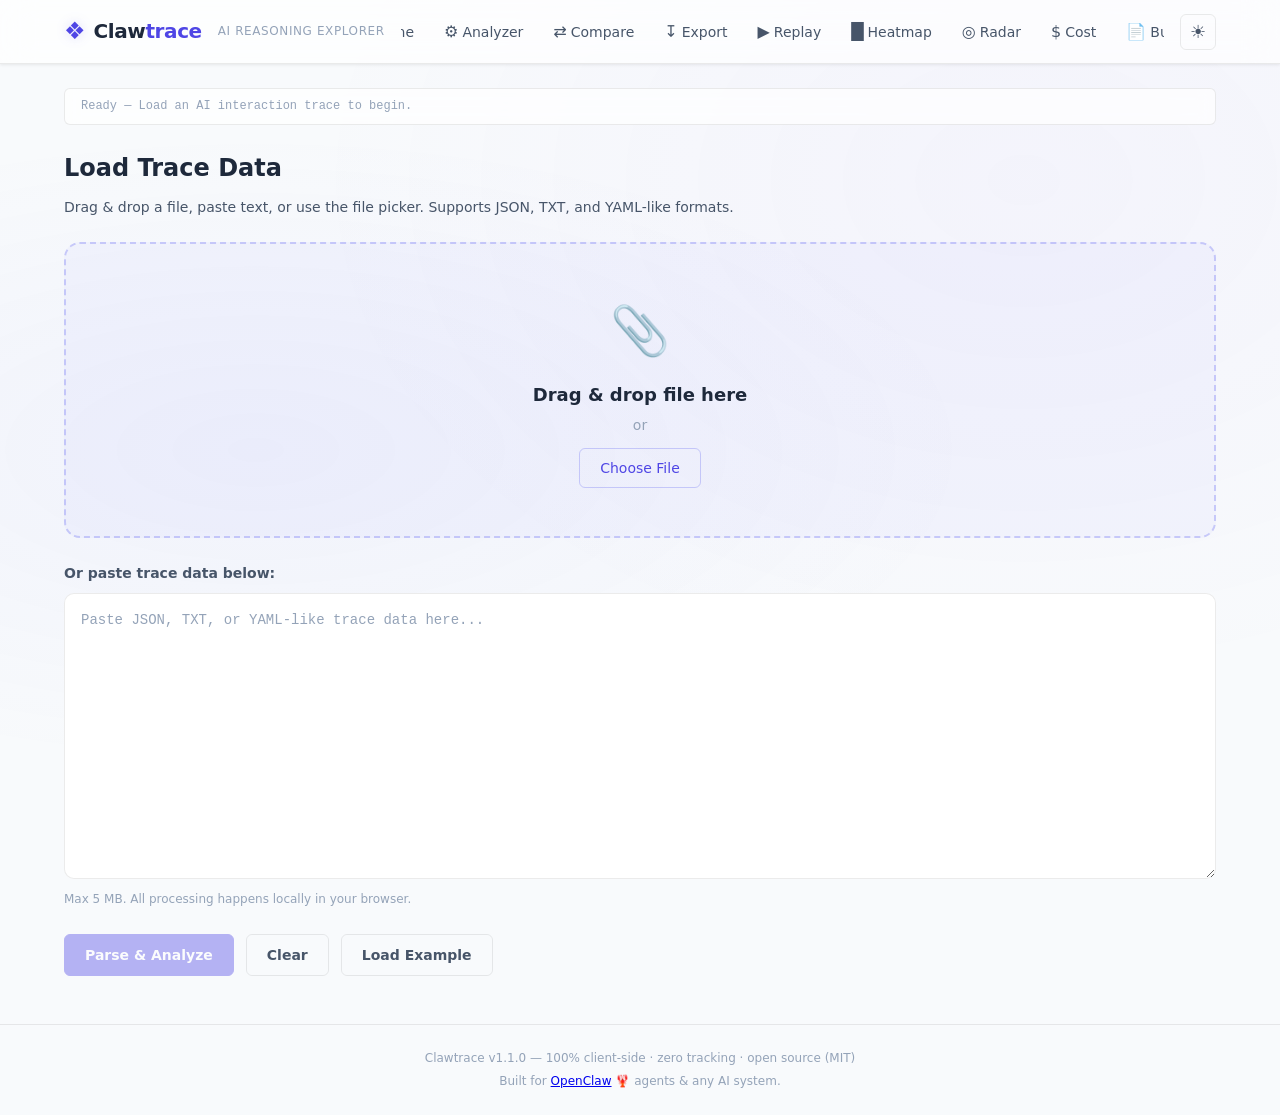
==== commit 53bc1676: "Add proper OpenClaw integration: accurate description, links, credits, and example trace" ====
--- a/index.html
+++ b/index.html
@@ -6,7 +6,7 @@
     <meta http-equiv="X-UA-Compatible" content="IE=edge">
     <!--
         Clawtrace — AI Interaction & Reasoning Explorer
-        Part of the OpenClaw ecosystem.
+        Built for OpenClaw agents and any AI system.
         100% client-side. Zero network calls. Zero tracking.
 
         Content-Security-Policy is enforced via meta tag below.
@@ -304,7 +304,7 @@
     <!-- ===== FOOTER ===== -->
     <footer class="app-footer" role="contentinfo">
         <p>Clawtrace v1.1.0 &mdash; 100% client-side &middot; zero tracking &middot; open source (MIT)</p>
-        <p class="footer-sub">Part of the <strong>OpenClaw</strong> ecosystem.</p>
+        <p class="footer-sub">Built for <a href="https://openclaw.ai/" target="_blank" rel="noopener">OpenClaw</a> 🦞 agents &amp; any AI system.</p>
     </footer>
 
     <!-- ===== SCRIPTS (deferred, no inline JS) ===== -->
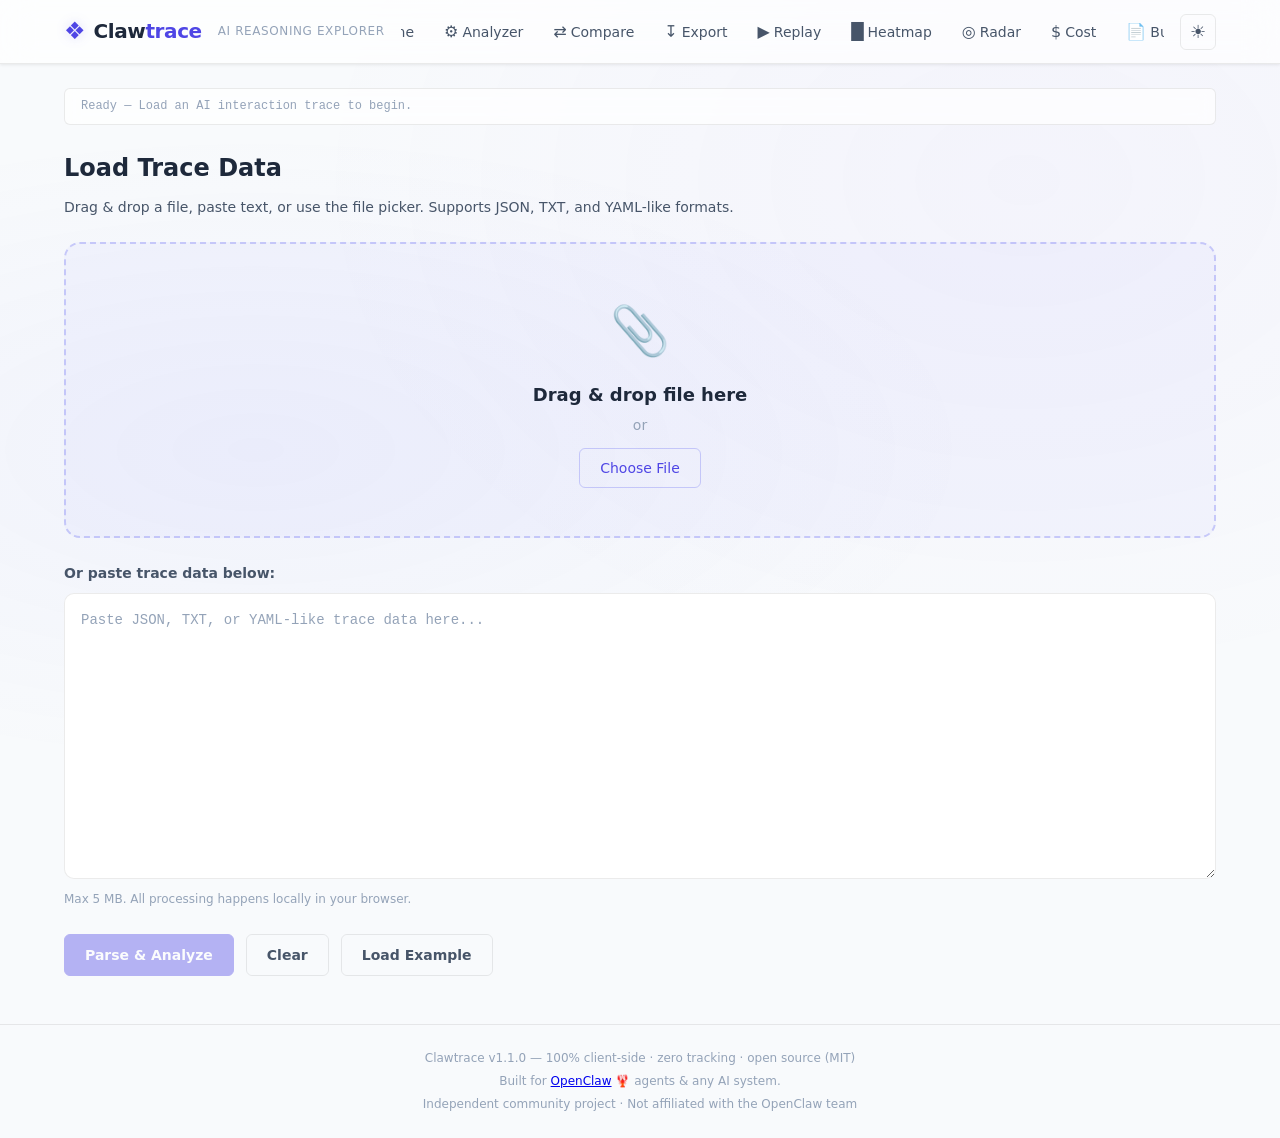
==== commit 1526cb09: "Add independent contributor disclaimers + security hardening - Add explicit disclaimers in README.md" ====
--- a/index.html
+++ b/index.html
@@ -305,6 +305,7 @@
     <footer class="app-footer" role="contentinfo">
         <p>Clawtrace v1.1.0 &mdash; 100% client-side &middot; zero tracking &middot; open source (MIT)</p>
         <p class="footer-sub">Built for <a href="https://openclaw.ai/" target="_blank" rel="noopener">OpenClaw</a> 🦞 agents &amp; any AI system.</p>
+        <p class="footer-sub" style="opacity:0.6;font-size:0.7rem;">Independent community project · Not affiliated with the OpenClaw team</p>
     </footer>
 
     <!-- ===== SCRIPTS (deferred, no inline JS) ===== -->
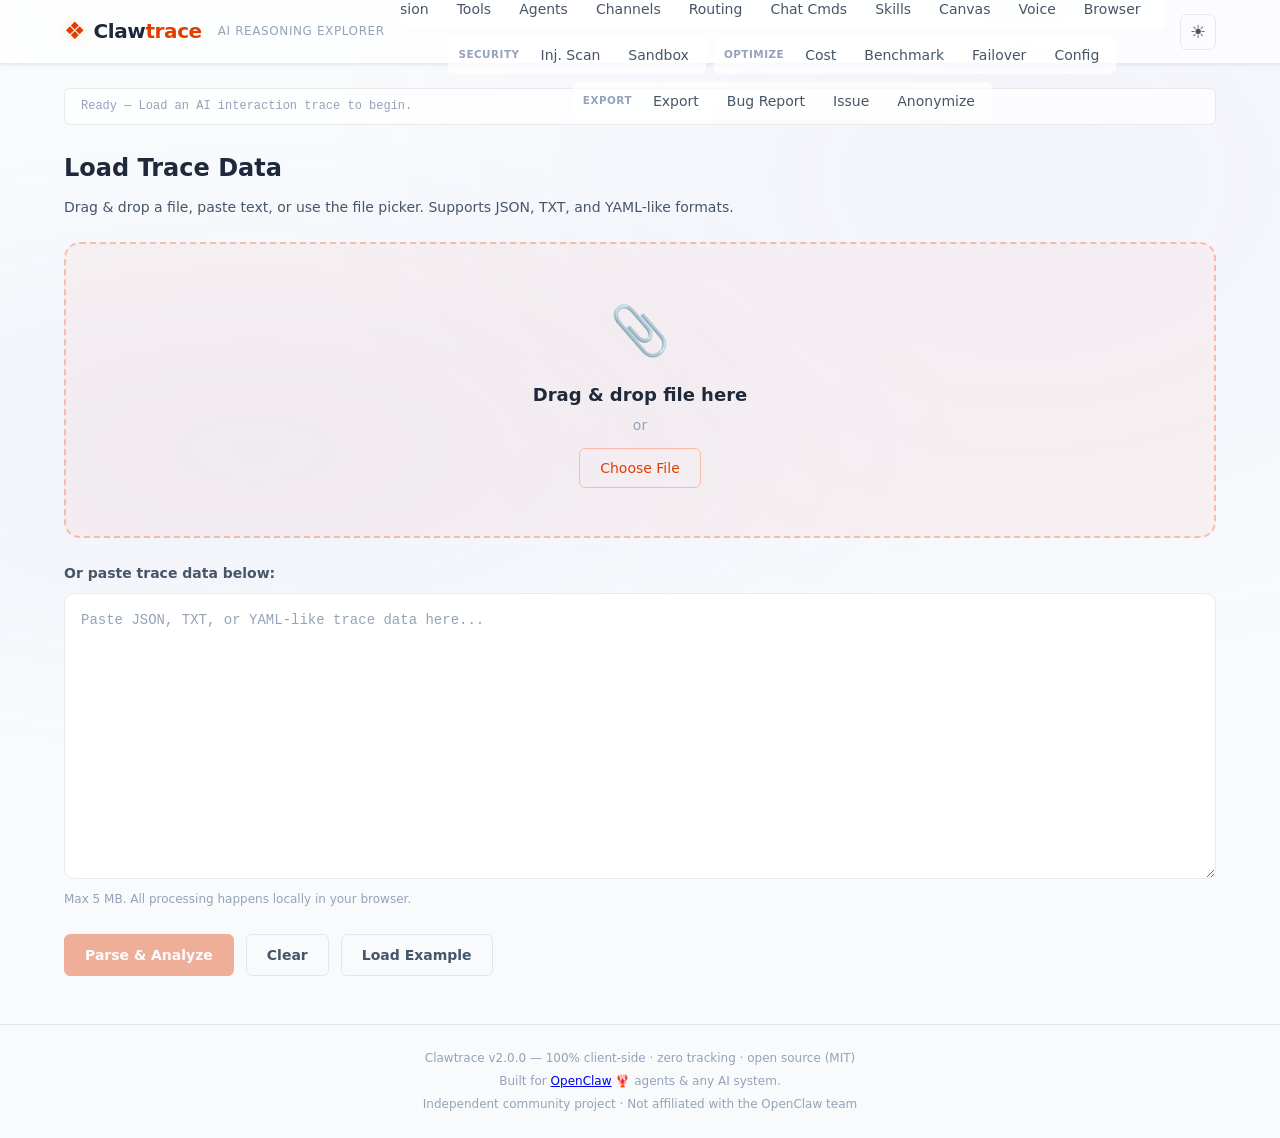
==== commit 7d45b2f6: "v2.0.0: 19 new features, OpenClaw-aligned UI, categorized nav, 30 analysis views Features added: - 1" ====
--- a/index.html
+++ b/index.html
@@ -40,39 +40,53 @@
                 <span class="logo-tagline">AI Reasoning Explorer</span>
             </div>
             <nav class="header-nav" aria-label="Main navigation">
-                <button class="nav-btn active" data-view="input" aria-current="page">
-                    <span class="nav-icon" aria-hidden="true">&#9656;</span> Input
-                </button>
-                <button class="nav-btn" data-view="timeline">
-                    <span class="nav-icon" aria-hidden="true">&#9776;</span> Timeline
-                </button>
-                <button class="nav-btn" data-view="analyzer">
-                    <span class="nav-icon" aria-hidden="true">&#9881;</span> Analyzer
-                </button>
-                <button class="nav-btn" data-view="comparison">
-                    <span class="nav-icon" aria-hidden="true">&#8644;</span> Compare
-                </button>
-                <button class="nav-btn" data-view="export">
-                    <span class="nav-icon" aria-hidden="true">&#8615;</span> Export
-                </button>
-                <button class="nav-btn" data-view="replay">
-                    <span class="nav-icon" aria-hidden="true">&#9654;</span> Replay
-                </button>
-                <button class="nav-btn" data-view="heatmap">
-                    <span class="nav-icon" aria-hidden="true">&#9608;</span> Heatmap
-                </button>
-                <button class="nav-btn" data-view="radar">
-                    <span class="nav-icon" aria-hidden="true">&#9678;</span> Radar
-                </button>
-                <button class="nav-btn" data-view="costcalc">
-                    <span class="nav-icon" aria-hidden="true">&#36;</span> Cost
-                </button>
-                <button class="nav-btn" data-view="bugreport">
-                    <span class="nav-icon" aria-hidden="true">&#128196;</span> Bug Report
-                </button>
-                <button class="nav-btn" data-view="flowgraph">
-                    <span class="nav-icon" aria-hidden="true">&#9670;</span> Flow
-                </button>
+                <div class="nav-group">
+                    <button class="nav-btn active" data-view="input" aria-current="page">Input</button>
+                </div>
+                <div class="nav-group">
+                    <span class="nav-group-label">Core</span>
+                    <button class="nav-btn" data-view="timeline">Timeline</button>
+                    <button class="nav-btn" data-view="analyzer">Analyzer</button>
+                    <button class="nav-btn" data-view="comparison">Compare</button>
+                    <button class="nav-btn" data-view="heatmap">Heatmap</button>
+                    <button class="nav-btn" data-view="radar">Radar</button>
+                    <button class="nav-btn" data-view="flowgraph">Flow</button>
+                    <button class="nav-btn" data-view="replay">Replay</button>
+                </div>
+                <div class="nav-group">
+                    <span class="nav-group-label">OpenClaw</span>
+                    <button class="nav-btn" data-view="session">Session</button>
+                    <button class="nav-btn" data-view="toolprofiler">Tools</button>
+                    <button class="nav-btn" data-view="agentmap">Agents</button>
+                    <button class="nav-btn" data-view="channeldiff">Channels</button>
+                    <button class="nav-btn" data-view="routing">Routing</button>
+                    <button class="nav-btn" data-view="chatcmd">Chat Cmds</button>
+                    <button class="nav-btn" data-view="skillgraph">Skills</button>
+                    <button class="nav-btn" data-view="canvasreplay">Canvas</button>
+                    <button class="nav-btn" data-view="voiceview">Voice</button>
+                    <button class="nav-btn" data-view="browserreplay">Browser</button>
+                    <button class="nav-btn" data-view="nodeactivity">Nodes</button>
+                    <button class="nav-btn" data-view="crontimeline">Cron</button>
+                </div>
+                <div class="nav-group">
+                    <span class="nav-group-label">Security</span>
+                    <button class="nav-btn" data-view="injscan">Inj. Scan</button>
+                    <button class="nav-btn" data-view="sandbox">Sandbox</button>
+                </div>
+                <div class="nav-group">
+                    <span class="nav-group-label">Optimize</span>
+                    <button class="nav-btn" data-view="costcalc">Cost</button>
+                    <button class="nav-btn" data-view="benchmark">Benchmark</button>
+                    <button class="nav-btn" data-view="failover">Failover</button>
+                    <button class="nav-btn" data-view="configrec">Config</button>
+                </div>
+                <div class="nav-group">
+                    <span class="nav-group-label">Export</span>
+                    <button class="nav-btn" data-view="export">Export</button>
+                    <button class="nav-btn" data-view="bugreport">Bug Report</button>
+                    <button class="nav-btn" data-view="traceissue">Issue</button>
+                    <button class="nav-btn" data-view="traceshare">Anonymize</button>
+                </div>
             </nav>
             <div class="header-actions">
                 <button id="btn-theme-toggle" class="icon-btn" aria-label="Toggle light/dark theme" title="Toggle theme">
@@ -299,11 +313,144 @@
             <div id="flowgraph-container" role="region" aria-label="Reasoning flow graph"></div>
         </section>
 
+        <!-- ===== SESSION INSPECTOR VIEW ===== -->
+        <section id="view-session" class="view" aria-labelledby="session-heading" hidden>
+            <h2 id="session-heading" class="view-title">Gateway Session Inspector</h2>
+            <p class="view-desc">OpenClaw session metadata, context window usage, and session pruning recommendations.</p>
+            <div id="session-container" role="region" aria-label="Session inspector"></div>
+        </section>
+
+        <!-- ===== TOOL PROFILER VIEW ===== -->
+        <section id="view-toolprofiler" class="view" aria-labelledby="toolprofiler-heading" hidden>
+            <h2 id="toolprofiler-heading" class="view-title">Tool Call Profiler</h2>
+            <p class="view-desc">Categorized analysis of every tool call — execution, filesystem, browser, canvas, automation, multi-agent, and device tools.</p>
+            <div id="toolprofiler-container" role="region" aria-label="Tool profiler"></div>
+        </section>
+
+        <!-- ===== AGENT MAP VIEW ===== -->
+        <section id="view-agentmap" class="view" aria-labelledby="agentmap-heading" hidden>
+            <h2 id="agentmap-heading" class="view-title">Agent-to-Agent Flow Map</h2>
+            <p class="view-desc">Visualize multi-agent orchestration — sessions_send, sessions_list, sessions_history, and sessions_spawn interactions.</p>
+            <div id="agentmap-container" role="region" aria-label="Agent flow map"></div>
+        </section>
+
+        <!-- ===== CHANNEL DIFF VIEW ===== -->
+        <section id="view-channeldiff" class="view" aria-labelledby="channeldiff-heading" hidden>
+            <h2 id="channeldiff-heading" class="view-title">Multi-Channel Trace Diff</h2>
+            <p class="view-desc">Analyze how responses adapt across WhatsApp, Telegram, Discord, Slack, Signal, iMessage, and more.</p>
+            <div id="channeldiff-container" role="region" aria-label="Channel diff"></div>
+        </section>
+
+        <!-- ===== ROUTING VIEW ===== -->
+        <section id="view-routing" class="view" aria-labelledby="routing-heading" hidden>
+            <h2 id="routing-heading" class="view-title">Channel Routing Visualizer</h2>
+            <p class="view-desc">Visual flow diagram of message routing: Channels → Gateway → Agent → Tools with DM policy and activation analysis.</p>
+            <div id="routing-container" role="region" aria-label="Routing visualizer"></div>
+        </section>
+
+        <!-- ===== CHAT COMMANDS VIEW ===== -->
+        <section id="view-chatcmd" class="view" aria-labelledby="chatcmd-heading" hidden>
+            <h2 id="chatcmd-heading" class="view-title">Chat Command Analyzer</h2>
+            <p class="view-desc">Detect and analyze OpenClaw slash commands: /status, /new, /compact, /think, /verbose, /usage, and more.</p>
+            <div id="chatcmd-container" role="region" aria-label="Chat command analyzer"></div>
+        </section>
+
+        <!-- ===== SKILL GRAPH VIEW ===== -->
+        <section id="view-skillgraph" class="view" aria-labelledby="skillgraph-heading" hidden>
+            <h2 id="skillgraph-heading" class="view-title">Skill Dependency Graph</h2>
+            <p class="view-desc">Map skill-to-tool dependencies. Detects builtin and custom skills from ~/.openclaw/workspace/skills.</p>
+            <div id="skillgraph-container" role="region" aria-label="Skill dependency graph"></div>
+        </section>
+
+        <!-- ===== CANVAS REPLAY VIEW ===== -->
+        <section id="view-canvasreplay" class="view" aria-labelledby="canvasreplay-heading" hidden>
+            <h2 id="canvasreplay-heading" class="view-title">Canvas / A2UI Replay</h2>
+            <p class="view-desc">Step through Canvas operations: push, reset, eval, snapshot. Visualize the agent-driven visual workspace state.</p>
+            <div id="canvasreplay-container" role="region" aria-label="Canvas replay"></div>
+        </section>
+
+        <!-- ===== VOICE VIEW ===== -->
+        <section id="view-voiceview" class="view" aria-labelledby="voiceview-heading" hidden>
+            <h2 id="voiceview-heading" class="view-title">Voice Interaction Viewer</h2>
+            <p class="view-desc">Analyze Voice Wake and Talk Mode traces — STT transcription, TTS synthesis, and the voice pipeline.</p>
+            <div id="voiceview-container" role="region" aria-label="Voice viewer"></div>
+        </section>
+
+        <!-- ===== BROWSER REPLAY VIEW ===== -->
+        <section id="view-browserreplay" class="view" aria-labelledby="browserreplay-heading" hidden>
+            <h2 id="browserreplay-heading" class="view-title">Browser Session Replay</h2>
+            <p class="view-desc">Replay browser tool actions: navigate, snapshot, click, type, scroll. Track URL history and interaction patterns.</p>
+            <div id="browserreplay-container" role="region" aria-label="Browser replay"></div>
+        </section>
+
+        <!-- ===== NODE ACTIVITY VIEW ===== -->
+        <section id="view-nodeactivity" class="view" aria-labelledby="nodeactivity-heading" hidden>
+            <h2 id="nodeactivity-heading" class="view-title">Node Activity Dashboard</h2>
+            <p class="view-desc">Track device-specific activity across macOS, iOS, and Android nodes — location, camera, screen recording, system actions.</p>
+            <div id="nodeactivity-container" role="region" aria-label="Node activity"></div>
+        </section>
+
+        <!-- ===== CRON TIMELINE VIEW ===== -->
+        <section id="view-crontimeline" class="view" aria-labelledby="crontimeline-heading" hidden>
+            <h2 id="crontimeline-heading" class="view-title">Cron &amp; Automation Timeline</h2>
+            <p class="view-desc">Visualize scheduled tasks: cron.create, webhooks, Gmail triggers, and timed automation events.</p>
+            <div id="crontimeline-container" role="region" aria-label="Cron timeline"></div>
+        </section>
+
+        <!-- ===== INJECTION SCANNER VIEW ===== -->
+        <section id="view-injscan" class="view" aria-labelledby="injscan-heading" hidden>
+            <h2 id="injscan-heading" class="view-title">Prompt Injection Scanner</h2>
+            <p class="view-desc">Scan traces for 23+ prompt injection patterns across critical, high, medium, and low severity levels.</p>
+            <div id="injscan-container" role="region" aria-label="Injection scanner"></div>
+        </section>
+
+        <!-- ===== SANDBOX VIEW ===== -->
+        <section id="view-sandbox" class="view" aria-labelledby="sandbox-heading" hidden>
+            <h2 id="sandbox-heading" class="view-title">Sandbox Boundary Inspector</h2>
+            <p class="view-desc">Classify tool calls as sandbox-allowed vs sandbox-denied. Visual boundary map of host vs sandboxed zones.</p>
+            <div id="sandbox-container" role="region" aria-label="Sandbox inspector"></div>
+        </section>
+
+        <!-- ===== BENCHMARK VIEW ===== -->
+        <section id="view-benchmark" class="view" aria-labelledby="benchmark-heading" hidden>
+            <h2 id="benchmark-heading" class="view-title">Performance Benchmark</h2>
+            <p class="view-desc">Compute efficiency scores, token usage, error rates, and optimization tips for your trace.</p>
+            <div id="benchmark-container" role="region" aria-label="Benchmark"></div>
+        </section>
+
+        <!-- ===== FAILOVER VIEW ===== -->
+        <section id="view-failover" class="view" aria-labelledby="failover-heading" hidden>
+            <h2 id="failover-heading" class="view-title">Model Failover Analyzer</h2>
+            <p class="view-desc">Track model switches, rate-limit retries, and failover events across the trace lifetime.</p>
+            <div id="failover-container" role="region" aria-label="Failover analyzer"></div>
+        </section>
+
+        <!-- ===== CONFIG ADVISOR VIEW ===== -->
+        <section id="view-configrec" class="view" aria-labelledby="configrec-heading" hidden>
+            <h2 id="configrec-heading" class="view-title">Config Recommendation Engine</h2>
+            <p class="view-desc">Generate openclaw.json configuration suggestions based on trace analysis patterns.</p>
+            <div id="configrec-container" role="region" aria-label="Config recommendations"></div>
+        </section>
+
+        <!-- ===== TRACE ISSUE VIEW ===== -->
+        <section id="view-traceissue" class="view" aria-labelledby="traceissue-heading" hidden>
+            <h2 id="traceissue-heading" class="view-title">Trace-to-Issue Pipeline</h2>
+            <p class="view-desc">Generate GitHub-ready issue templates from trace analysis with steps to reproduce, environment, and error details.</p>
+            <div id="traceissue-container" role="region" aria-label="Trace issue generator"></div>
+        </section>
+
+        <!-- ===== TRACE SHARE VIEW ===== -->
+        <section id="view-traceshare" class="view" aria-labelledby="traceshare-heading" hidden>
+            <h2 id="traceshare-heading" class="view-title">Anonymized Trace Export</h2>
+            <p class="view-desc">Detect PII (emails, IPs, API keys, file paths) and export a redacted copy safe for public sharing.</p>
+            <div id="traceshare-container" role="region" aria-label="Trace anonymizer"></div>
+        </section>
+
     </main>
 
     <!-- ===== FOOTER ===== -->
     <footer class="app-footer" role="contentinfo">
-        <p>Clawtrace v1.1.0 &mdash; 100% client-side &middot; zero tracking &middot; open source (MIT)</p>
+        <p>Clawtrace v2.0.0 &mdash; 100% client-side &middot; zero tracking &middot; open source (MIT)</p>
         <p class="footer-sub">Built for <a href="https://openclaw.ai/" target="_blank" rel="noopener">OpenClaw</a> 🦞 agents &amp; any AI system.</p>
         <p class="footer-sub" style="opacity:0.6;font-size:0.7rem;">Independent community project · Not affiliated with the OpenClaw team</p>
     </footer>
@@ -322,6 +469,25 @@
     <script src="src/js/costcalc.js" defer></script>
     <script src="src/js/bugreport.js" defer></script>
     <script src="src/js/flowgraph.js" defer></script>
+    <script src="src/js/session.js" defer></script>
+    <script src="src/js/toolprofiler.js" defer></script>
+    <script src="src/js/agentmap.js" defer></script>
+    <script src="src/js/channeldiff.js" defer></script>
+    <script src="src/js/routing.js" defer></script>
+    <script src="src/js/chatcmd.js" defer></script>
+    <script src="src/js/skillgraph.js" defer></script>
+    <script src="src/js/canvasreplay.js" defer></script>
+    <script src="src/js/voiceview.js" defer></script>
+    <script src="src/js/browserreplay.js" defer></script>
+    <script src="src/js/nodeactivity.js" defer></script>
+    <script src="src/js/crontimeline.js" defer></script>
+    <script src="src/js/injscan.js" defer></script>
+    <script src="src/js/sandbox.js" defer></script>
+    <script src="src/js/benchmark.js" defer></script>
+    <script src="src/js/failover.js" defer></script>
+    <script src="src/js/configrec.js" defer></script>
+    <script src="src/js/traceissue.js" defer></script>
+    <script src="src/js/traceshare.js" defer></script>
     <script src="src/js/app.js" defer></script>
 </body>
 </html>
--- a/src/css/style.css
+++ b/src/css/style.css
@@ -7,26 +7,26 @@
 /* ---- CSS Custom Properties (Design Tokens) ---- */
 :root {
     /* Colors — Dark Mode (default) */
-    --bg-primary: #0a0e17;
-    --bg-secondary: #111827;
-    --bg-card: rgba(17, 24, 39, 0.75);
-    --bg-glass: rgba(17, 24, 39, 0.55);
-    --bg-hover: rgba(99, 102, 241, 0.1);
-    --bg-drop: rgba(99, 102, 241, 0.05);
-
-    --border-primary: rgba(99, 102, 241, 0.25);
+    --bg-primary: #0D1117;
+    --bg-secondary: #161B22;
+    --bg-card: rgba(22, 27, 34, 0.75);
+    --bg-glass: rgba(22, 27, 34, 0.55);
+    --bg-hover: rgba(255, 69, 0, 0.1);
+    --bg-drop: rgba(255, 69, 0, 0.05);
+
+    --border-primary: rgba(255, 69, 0, 0.25);
     --border-subtle: rgba(255, 255, 255, 0.06);
-    --border-accent: rgba(99, 102, 241, 0.6);
+    --border-accent: rgba(255, 69, 0, 0.6);
 
     --text-primary: #e2e8f0;
-    --text-secondary: #94a3b8;
-    --text-muted: #64748b;
-    --text-accent: #818cf8;
+    --text-secondary: #8B949E;
+    --text-muted: #6e7681;
+    --text-accent: #FF6D3A;
     --text-on-accent: #ffffff;
 
-    --accent: #6366f1;
-    --accent-hover: #818cf8;
-    --accent-glow: rgba(99, 102, 241, 0.35);
+    --accent: #FF4500;
+    --accent-hover: #FF6D3A;
+    --accent-glow: rgba(255, 69, 0, 0.35);
 
     --success: #22c55e;
     --warning: #f59e0b;
@@ -87,22 +87,22 @@
     --bg-secondary: #ffffff;
     --bg-card: rgba(255, 255, 255, 0.85);
     --bg-glass: rgba(255, 255, 255, 0.7);
-    --bg-hover: rgba(99, 102, 241, 0.08);
-    --bg-drop: rgba(99, 102, 241, 0.04);
-
-    --border-primary: rgba(99, 102, 241, 0.3);
+    --bg-hover: rgba(255, 69, 0, 0.08);
+    --bg-drop: rgba(255, 69, 0, 0.04);
+
+    --border-primary: rgba(255, 69, 0, 0.3);
     --border-subtle: rgba(0, 0, 0, 0.08);
-    --border-accent: rgba(99, 102, 241, 0.5);
+    --border-accent: rgba(255, 69, 0, 0.5);
 
     --text-primary: #1e293b;
     --text-secondary: #475569;
     --text-muted: #94a3b8;
-    --text-accent: #4f46e5;
+    --text-accent: #E03E00;
     --text-on-accent: #ffffff;
 
-    --accent: #4f46e5;
-    --accent-hover: #6366f1;
-    --accent-glow: rgba(79, 70, 229, 0.2);
+    --accent: #E03E00;
+    --accent-hover: #FF4500;
+    --accent-glow: rgba(224, 62, 0, 0.2);
 
     --shadow-sm: 0 1px 3px rgba(0, 0, 0, 0.08);
     --shadow-md: 0 4px 12px rgba(0, 0, 0, 0.1);
@@ -238,15 +238,35 @@
 /* ---- Navigation ---- */
 .header-nav {
     display: flex;
-    gap: var(--space-1);
+    gap: var(--space-2);
     flex: 1;
     justify-content: center;
     overflow-x: auto;
     scrollbar-width: none;
+    flex-wrap: wrap;
 }
 
 .header-nav::-webkit-scrollbar {
     display: none;
+}
+
+.nav-group {
+    display: flex;
+    align-items: center;
+    gap: 2px;
+    padding: 2px 4px;
+    border-radius: var(--radius-sm);
+    background: var(--bg-glass);
+}
+
+.nav-group-label {
+    font-size: 0.65rem;
+    font-weight: 700;
+    text-transform: uppercase;
+    letter-spacing: 0.5px;
+    color: var(--text-muted);
+    padding: 0 6px;
+    white-space: nowrap;
 }
 
 .nav-btn {
@@ -2037,3 +2057,1192 @@
         grid-template-columns: 1fr;
     }
 }
+
+/* ============================================================
+   v2.0 — New Module Styles
+   ============================================================ */
+
+/* ---- Shared Module Patterns ---- */
+.cr-section-title, .vv-section-title, .br2-section-title,
+.bm-section-title, .cf-section-title, .cc2-section-title,
+.na-section-title, .ti-section-title, .ts-section-title,
+.ses-section-title, .tp-section-title, .am-section-title,
+.cd-section-title, .rt-section-title, .is-section-title,
+.ct-section-title, .sg-section-title, .fo-section-title,
+.sb-section-title {
+    font-size: var(--text-lg);
+    font-weight: 600;
+    color: var(--text-primary);
+    margin-bottom: var(--space-4);
+    padding-bottom: var(--space-2);
+    border-bottom: 1px solid var(--border-subtle);
+}
+
+.cr-empty, .vv-empty, .br2-empty, .cc2-empty, .na-empty,
+.ses-empty, .tp-empty, .am-empty, .cd-empty, .rt-empty,
+.is-empty, .ct-empty, .sg-empty, .fo-empty, .sb-empty {
+    color: var(--text-secondary);
+    font-size: var(--text-sm);
+    line-height: 1.6;
+    padding: var(--space-6);
+    background: var(--bg-card);
+    border-radius: var(--radius-md);
+    border: 1px dashed var(--border-subtle);
+}
+
+/* Stat grids — shared */
+.cr-stat-grid, .vv-stat-grid, .br2-stat-grid, .bm-stat-grid,
+.cf-stat-grid, .cc2-stat-grid, .na-stat-grid, .ts-stat-grid,
+.ses-stat-grid, .tp-stat-grid, .am-stat-grid, .cd-stat-grid,
+.fo-stat-grid, .sb-stat-grid {
+    display: grid;
+    grid-template-columns: repeat(auto-fit, minmax(140px, 1fr));
+    gap: var(--space-3);
+    margin-bottom: var(--space-6);
+}
+
+.cr-stat-card, .vv-stat-card, .br2-stat-card, .bm-stat-card,
+.cf-stat-card, .cc2-stat-card, .na-stat-card, .ts-stat-card,
+.ses-stat-card, .tp-stat-card, .am-stat-card, .cd-stat-card,
+.fo-stat-card, .sb-stat-card {
+    background: var(--bg-card);
+    border: 1px solid var(--border-subtle);
+    border-radius: var(--radius-md);
+    padding: var(--space-4);
+    text-align: center;
+}
+
+.cr-stat-value, .vv-stat-value, .br2-stat-value, .bm-stat-value,
+.cf-stat-value, .cc2-stat-value, .na-stat-value, .ts-stat-value,
+.ses-stat-value, .tp-stat-value, .am-stat-value, .cd-stat-value,
+.fo-stat-value, .sb-stat-value {
+    font-size: var(--text-2xl);
+    font-weight: 700;
+    color: var(--accent);
+}
+
+.cr-stat-label, .vv-stat-label, .br2-stat-label, .bm-stat-label,
+.cf-stat-label, .cc2-stat-label, .na-stat-label, .ts-stat-label,
+.ses-stat-label, .tp-stat-label, .am-stat-label, .cd-stat-label,
+.fo-stat-label, .sb-stat-label {
+    font-size: var(--text-xs);
+    color: var(--text-muted);
+    text-transform: uppercase;
+    letter-spacing: 0.5px;
+    margin-top: var(--space-1);
+}
+
+/* ---- Session Inspector ---- */
+.ses-summary, .ses-context, .ses-recs {
+    margin-bottom: var(--space-6);
+}
+
+.ses-meta-grid {
+    display: grid;
+    grid-template-columns: repeat(auto-fit, minmax(200px, 1fr));
+    gap: var(--space-3);
+    margin-bottom: var(--space-4);
+}
+
+.ses-meta-item {
+    display: flex;
+    justify-content: space-between;
+    padding: var(--space-2) var(--space-3);
+    background: var(--bg-card);
+    border-radius: var(--radius-sm);
+    border: 1px solid var(--border-subtle);
+}
+
+.ses-meta-key {
+    color: var(--text-secondary);
+    font-size: var(--text-sm);
+}
+
+.ses-meta-val {
+    color: var(--text-primary);
+    font-weight: 600;
+    font-size: var(--text-sm);
+}
+
+.ses-rec {
+    display: flex;
+    align-items: flex-start;
+    gap: var(--space-2);
+    padding: var(--space-3);
+    margin-bottom: var(--space-2);
+    background: var(--bg-card);
+    border-radius: var(--radius-sm);
+    border-left: 3px solid var(--warning);
+}
+
+.ses-rec-icon {
+    color: var(--warning);
+    flex-shrink: 0;
+}
+
+/* ---- Tool Profiler ---- */
+.tp-summary, .tp-categories, .tp-details, .tp-chains, .tp-freqmap {
+    margin-bottom: var(--space-6);
+}
+
+.tp-cat-row {
+    display: flex;
+    align-items: center;
+    gap: var(--space-3);
+    padding: var(--space-2) 0;
+    border-bottom: 1px solid var(--border-subtle);
+}
+
+.tp-cat-name {
+    width: 120px;
+    font-size: var(--text-sm);
+    font-weight: 500;
+    color: var(--text-primary);
+}
+
+.tp-cat-bar {
+    flex: 1;
+    height: 20px;
+    background: var(--bg-card);
+    border-radius: var(--radius-sm);
+    overflow: hidden;
+}
+
+.tp-cat-fill {
+    height: 100%;
+    background: var(--accent);
+    border-radius: var(--radius-sm);
+    transition: width var(--transition-base);
+}
+
+.tp-cat-count {
+    width: 40px;
+    text-align: right;
+    font-size: var(--text-sm);
+    font-weight: 600;
+    color: var(--text-accent);
+}
+
+.tp-table {
+    width: 100%;
+    border-collapse: collapse;
+    font-size: var(--text-sm);
+}
+
+.tp-table th, .tp-table td {
+    padding: var(--space-2) var(--space-3);
+    text-align: left;
+    border-bottom: 1px solid var(--border-subtle);
+}
+
+.tp-table th {
+    color: var(--text-muted);
+    font-weight: 600;
+    text-transform: uppercase;
+    font-size: var(--text-xs);
+}
+
+/* ---- Agent Map ---- */
+.am-summary, .am-graph, .am-log {
+    margin-bottom: var(--space-6);
+}
+
+.am-log-item {
+    display: flex;
+    align-items: center;
+    gap: var(--space-3);
+    padding: var(--space-2) var(--space-3);
+    margin-bottom: var(--space-2);
+    background: var(--bg-card);
+    border-radius: var(--radius-sm);
+    border: 1px solid var(--border-subtle);
+    font-size: var(--text-sm);
+}
+
+.am-log-step {
+    color: var(--text-muted);
+    font-size: var(--text-xs);
+}
+
+/* ---- Channel Diff ---- */
+.cd-summary, .cd-compat, .cd-lengths {
+    margin-bottom: var(--space-6);
+}
+
+.cd-channel-row {
+    display: flex;
+    align-items: center;
+    gap: var(--space-3);
+    padding: var(--space-3);
+    margin-bottom: var(--space-2);
+    background: var(--bg-card);
+    border-radius: var(--radius-sm);
+    border: 1px solid var(--border-subtle);
+}
+
+.cd-channel-name {
+    width: 100px;
+    font-weight: 600;
+    font-size: var(--text-sm);
+    color: var(--text-primary);
+}
+
+.cd-channel-issues {
+    flex: 1;
+    font-size: var(--text-sm);
+    color: var(--text-secondary);
+}
+
+.cd-badge {
+    display: inline-block;
+    padding: 2px 8px;
+    border-radius: 12px;
+    font-size: var(--text-xs);
+    font-weight: 600;
+}
+
+.cd-badge-ok { background: rgba(34, 197, 94, 0.15); color: var(--success); }
+.cd-badge-warn { background: rgba(245, 158, 11, 0.15); color: var(--warning); }
+.cd-badge-error { background: rgba(239, 68, 68, 0.15); color: var(--error); }
+
+/* ---- Routing Visualizer ---- */
+.rt-summary, .rt-flow, .rt-config, .rt-security {
+    margin-bottom: var(--space-6);
+}
+
+.rt-config-grid {
+    display: grid;
+    grid-template-columns: repeat(auto-fit, minmax(200px, 1fr));
+    gap: var(--space-3);
+}
+
+.rt-config-item {
+    padding: var(--space-3);
+    background: var(--bg-card);
+    border-radius: var(--radius-sm);
+    border: 1px solid var(--border-subtle);
+}
+
+.rt-config-label {
+    color: var(--text-muted);
+    font-size: var(--text-xs);
+    text-transform: uppercase;
+}
+
+.rt-config-value {
+    color: var(--text-primary);
+    font-weight: 600;
+    margin-top: var(--space-1);
+}
+
+.rt-alert {
+    display: flex;
+    align-items: flex-start;
+    gap: var(--space-2);
+    padding: var(--space-3);
+    margin-bottom: var(--space-2);
+    border-radius: var(--radius-sm);
+    border-left: 3px solid var(--warning);
+    background: rgba(245, 158, 11, 0.08);
+}
+
+.rt-alert-icon { color: var(--warning); flex-shrink: 0; }
+
+/* ---- Injection Scanner ---- */
+.is-summary, .is-meter, .is-findings, .is-recs {
+    margin-bottom: var(--space-6);
+}
+
+.is-risk-track {
+    height: 24px;
+    background: var(--bg-card);
+    border-radius: 12px;
+    overflow: hidden;
+    margin-bottom: var(--space-2);
+}
+
+.is-risk-fill {
+    height: 100%;
+    border-radius: 12px;
+    transition: width var(--transition-base);
+}
+
+.is-risk-low { background: var(--success); }
+.is-risk-med { background: var(--warning); }
+.is-risk-high { background: var(--error); }
+
+.is-finding {
+    display: flex;
+    gap: var(--space-3);
+    padding: var(--space-3);
+    margin-bottom: var(--space-2);
+    background: var(--bg-card);
+    border-radius: var(--radius-sm);
+    border: 1px solid var(--border-subtle);
+}
+
+.is-sev-badge {
+    display: inline-block;
+    padding: 2px 10px;
+    border-radius: 12px;
+    font-size: var(--text-xs);
+    font-weight: 700;
+    text-transform: uppercase;
+    flex-shrink: 0;
+}
+
+.is-sev-critical { background: rgba(220, 38, 38, 0.2); color: #ef4444; }
+.is-sev-high { background: rgba(239, 68, 68, 0.15); color: #f87171; }
+.is-sev-medium { background: rgba(245, 158, 11, 0.15); color: #f59e0b; }
+.is-sev-low { background: rgba(59, 130, 246, 0.15); color: #3b82f6; }
+
+.is-excerpt {
+    font-family: var(--font-mono);
+    font-size: var(--text-xs);
+    color: var(--text-muted);
+    margin-top: var(--space-1);
+    word-break: break-all;
+}
+
+/* ---- Cron Timeline ---- */
+.ct-summary, .ct-timeline, .ct-jobs {
+    margin-bottom: var(--space-6);
+}
+
+.ct-event {
+    display: flex;
+    align-items: center;
+    gap: var(--space-3);
+    padding: var(--space-3);
+    margin-bottom: var(--space-2);
+    background: var(--bg-card);
+    border-radius: var(--radius-sm);
+    border: 1px solid var(--border-subtle);
+}
+
+.ct-event-dot {
+    width: 12px;
+    height: 12px;
+    border-radius: 50%;
+    flex-shrink: 0;
+}
+
+.ct-event-label {
+    font-weight: 600;
+    font-size: var(--text-sm);
+    color: var(--text-primary);
+}
+
+.ct-event-step {
+    color: var(--text-muted);
+    font-size: var(--text-xs);
+    margin-left: auto;
+}
+
+/* ---- Skill Graph ---- */
+.sg-summary, .sg-graph, .sg-details {
+    margin-bottom: var(--space-6);
+}
+
+.sg-skill-card {
+    padding: var(--space-3);
+    margin-bottom: var(--space-2);
+    background: var(--bg-card);
+    border-radius: var(--radius-sm);
+    border: 1px solid var(--border-subtle);
+}
+
+.sg-skill-header {
+    display: flex;
+    align-items: center;
+    gap: var(--space-2);
+    margin-bottom: var(--space-2);
+}
+
+.sg-skill-name {
+    font-weight: 600;
+    color: var(--text-primary);
+}
+
+.sg-badge {
+    padding: 2px 8px;
+    border-radius: 12px;
+    font-size: var(--text-xs);
+    font-weight: 600;
+}
+
+.sg-badge-builtin { background: rgba(59, 130, 246, 0.15); color: #3b82f6; }
+.sg-badge-custom { background: rgba(255, 69, 0, 0.15); color: var(--accent); }
+
+.sg-tool-list {
+    display: flex;
+    flex-wrap: wrap;
+    gap: var(--space-1);
+}
+
+.sg-tool-tag {
+    padding: 2px 8px;
+    background: var(--bg-glass);
+    border-radius: 999px;
+    font-size: var(--text-xs);
+    color: var(--text-secondary);
+}
+
+/* ---- Failover Analyzer ---- */
+.fo-summary, .fo-timeline, .fo-comparison {
+    margin-bottom: var(--space-6);
+}
+
+.fo-model-card {
+    padding: var(--space-3);
+    margin-bottom: var(--space-2);
+    background: var(--bg-card);
+    border-radius: var(--radius-sm);
+    border: 1px solid var(--border-subtle);
+    display: flex;
+    justify-content: space-between;
+    align-items: center;
+}
+
+.fo-model-name {
+    font-weight: 600;
+    color: var(--text-primary);
+}
+
+.fo-model-stats {
+    display: flex;
+    gap: var(--space-4);
+    font-size: var(--text-sm);
+}
+
+.fo-event {
+    display: flex;
+    align-items: center;
+    gap: var(--space-3);
+    padding: var(--space-2);
+    margin-bottom: var(--space-1);
+    border-left: 3px solid var(--warning);
+    background: rgba(245, 158, 11, 0.05);
+    border-radius: 0 var(--radius-sm) var(--radius-sm) 0;
+    font-size: var(--text-sm);
+}
+
+/* ---- Sandbox Inspector ---- */
+.sb-summary, .sb-map, .sb-flags {
+    margin-bottom: var(--space-6);
+}
+
+.sb-zone {
+    padding: var(--space-4);
+    margin-bottom: var(--space-3);
+    border-radius: var(--radius-md);
+    border: 2px solid;
+}
+
+.sb-zone-host {
+    border-color: var(--success);
+    background: rgba(34, 197, 94, 0.05);
+}
+
+.sb-zone-sandbox {
+    border-color: var(--error);
+    background: rgba(239, 68, 68, 0.05);
+}
+
+.sb-zone-title {
+    font-weight: 700;
+    margin-bottom: var(--space-2);
+    font-size: var(--text-base);
+}
+
+.sb-tool-grid {
+    display: flex;
+    flex-wrap: wrap;
+    gap: var(--space-2);
+}
+
+.sb-tool-chip {
+    padding: 4px 12px;
+    border-radius: 999px;
+    font-size: var(--text-xs);
+    font-weight: 500;
+}
+
+.sb-chip-allowed { background: rgba(34, 197, 94, 0.15); color: var(--success); }
+.sb-chip-denied { background: rgba(239, 68, 68, 0.15); color: var(--error); }
+
+/* ---- Canvas Replay ---- */
+.cr-summary, .cr-timeline, .cr-state {
+    margin-bottom: var(--space-6);
+}
+
+.cr-op-item {
+    display: flex;
+    align-items: flex-start;
+    gap: var(--space-3);
+    padding: var(--space-3);
+    margin-bottom: var(--space-2);
+    background: var(--bg-card);
+    border-radius: var(--radius-sm);
+    border: 1px solid var(--border-subtle);
+}
+
+.cr-op-dot {
+    width: 14px;
+    height: 14px;
+    border-radius: 50%;
+    flex-shrink: 0;
+    margin-top: 4px;
+}
+
+.cr-op-body { flex: 1; }
+
+.cr-op-header {
+    display: flex;
+    align-items: center;
+    gap: var(--space-2);
+    margin-bottom: var(--space-1);
+}
+
+.cr-op-icon { font-size: var(--text-base); }
+
+.cr-op-label {
+    font-weight: 600;
+    font-size: var(--text-sm);
+    color: var(--text-primary);
+}
+
+.cr-op-step {
+    color: var(--text-muted);
+    font-size: var(--text-xs);
+    margin-left: auto;
+}
+
+.cr-op-payload {
+    font-family: var(--font-mono);
+    font-size: var(--text-xs);
+    color: var(--text-secondary);
+    padding: var(--space-2);
+    background: var(--bg-glass);
+    border-radius: var(--radius-sm);
+    word-break: break-all;
+}
+
+.cr-state-row {
+    display: flex;
+    align-items: center;
+    gap: var(--space-2);
+    padding: var(--space-2);
+    margin-bottom: var(--space-1);
+}
+
+.cr-state-badge {
+    padding: 2px 10px;
+    border-radius: 12px;
+    font-size: var(--text-xs);
+    font-weight: 600;
+}
+
+.cr-state-empty { background: rgba(100, 116, 139, 0.15); color: var(--text-muted); }
+.cr-state-content { background: rgba(34, 197, 94, 0.15); color: var(--success); }
+.cr-state-modified { background: rgba(245, 158, 11, 0.15); color: var(--warning); }
+.cr-state-arrow { color: var(--text-muted); }
+.cr-state-op { font-size: var(--text-sm); color: var(--text-secondary); }
+
+/* ---- Voice Interaction Viewer ---- */
+.vv-summary, .vv-pipeline, .vv-events {
+    margin-bottom: var(--space-6);
+}
+
+.vv-pipe-flow {
+    display: flex;
+    align-items: center;
+    gap: var(--space-2);
+    flex-wrap: wrap;
+    padding: var(--space-4);
+    background: var(--bg-card);
+    border-radius: var(--radius-md);
+    border: 1px solid var(--border-subtle);
+}
+
+.vv-pipe-stage {
+    display: flex;
+    flex-direction: column;
+    align-items: center;
+    padding: var(--space-3);
+    border-radius: var(--radius-sm);
+    border: 1px solid var(--border-subtle);
+    opacity: 0.4;
+    min-width: 80px;
+}
+
+.vv-pipe-active {
+    opacity: 1;
+    border-color: var(--accent);
+    background: rgba(255, 69, 0, 0.08);
+}
+
+.vv-pipe-icon { font-size: var(--text-xl); margin-bottom: var(--space-1); }
+.vv-pipe-label { font-size: var(--text-xs); color: var(--text-secondary); }
+.vv-pipe-arrow { color: var(--text-muted); font-size: var(--text-lg); }
+
+.vv-event {
+    display: flex;
+    align-items: center;
+    gap: var(--space-3);
+    padding: var(--space-3);
+    margin-bottom: var(--space-2);
+    background: var(--bg-card);
+    border-radius: var(--radius-sm);
+    border: 1px solid var(--border-subtle);
+}
+
+.vv-event-badge {
+    padding: 2px 10px;
+    border-radius: 12px;
+    font-size: var(--text-xs);
+    font-weight: 600;
+    border: 1px solid;
+    color: var(--text-secondary);
+}
+
+.vv-event-step {
+    color: var(--text-muted);
+    font-size: var(--text-xs);
+    margin-left: auto;
+    flex-shrink: 0;
+}
+
+.vv-event-preview {
+    font-size: var(--text-sm);
+    color: var(--text-secondary);
+    flex: 1;
+    overflow: hidden;
+    text-overflow: ellipsis;
+    white-space: nowrap;
+}
+
+/* ---- Browser Session Replay ---- */
+.br2-summary, .br2-sequence, .br2-urls {
+    margin-bottom: var(--space-6);
+}
+
+.br2-action {
+    padding: var(--space-3);
+    margin-bottom: var(--space-2);
+    background: var(--bg-card);
+    border-radius: var(--radius-sm);
+    border: 1px solid var(--border-subtle);
+}
+
+.br2-action.br2-error {
+    border-left: 3px solid var(--error);
+}
+
+.br2-action-header {
+    display: flex;
+    align-items: center;
+    gap: var(--space-2);
+    margin-bottom: var(--space-1);
+}
+
+.br2-action-icon { font-size: var(--text-base); }
+.br2-action-label { font-weight: 600; font-size: var(--text-sm); color: var(--text-primary); }
+.br2-action-step { color: var(--text-muted); font-size: var(--text-xs); margin-left: auto; }
+.br2-action-url {
+    font-family: var(--font-mono);
+    font-size: var(--text-xs);
+    color: var(--info);
+    overflow: hidden;
+    text-overflow: ellipsis;
+    max-width: 300px;
+    white-space: nowrap;
+}
+
+.br2-action-preview {
+    font-size: var(--text-xs);
+    color: var(--text-secondary);
+    margin-top: var(--space-1);
+}
+
+.br2-url-item {
+    display: flex;
+    align-items: center;
+    gap: var(--space-3);
+    padding: var(--space-2);
+    margin-bottom: var(--space-1);
+}
+
+.br2-url-num {
+    width: 24px;
+    height: 24px;
+    display: flex;
+    align-items: center;
+    justify-content: center;
+    background: var(--accent);
+    color: var(--text-on-accent);
+    border-radius: 50%;
+    font-size: var(--text-xs);
+    font-weight: 700;
+    flex-shrink: 0;
+}
+
+.br2-url-text {
+    font-family: var(--font-mono);
+    font-size: var(--text-sm);
+    color: var(--text-accent);
+    word-break: break-all;
+}
+
+/* ---- Benchmark ---- */
+.bm-metrics, .bm-compare, .bm-tips {
+    margin-bottom: var(--space-6);
+}
+
+.bm-gauge-wrap {
+    margin-bottom: var(--space-6);
+}
+
+.bm-gauge-label {
+    font-size: var(--text-sm);
+    color: var(--text-secondary);
+    margin-bottom: var(--space-2);
+}
+
+.bm-gauge-track {
+    height: 28px;
+    background: var(--bg-card);
+    border-radius: 14px;
+    overflow: hidden;
+    border: 1px solid var(--border-subtle);
+}
+
+.bm-gauge-fill {
+    height: 100%;
+    border-radius: 14px;
+    transition: width var(--transition-slow);
+}
+
+.bm-gauge-good { background: var(--success); }
+.bm-gauge-ok { background: var(--warning); }
+.bm-gauge-bad { background: var(--error); }
+
+.bm-gauge-value {
+    text-align: right;
+    font-size: var(--text-sm);
+    font-weight: 600;
+    color: var(--text-primary);
+    margin-top: var(--space-1);
+}
+
+.bm-compare-desc {
+    color: var(--text-secondary);
+    font-size: var(--text-sm);
+    line-height: 1.6;
+}
+
+.bm-tip {
+    display: flex;
+    align-items: flex-start;
+    gap: var(--space-2);
+    padding: var(--space-3);
+    margin-bottom: var(--space-2);
+    background: var(--bg-card);
+    border-radius: var(--radius-sm);
+    border: 1px solid var(--border-subtle);
+    font-size: var(--text-sm);
+    color: var(--text-secondary);
+}
+
+.bm-tip-icon { color: var(--accent); flex-shrink: 0; }
+
+/* ---- Config Recommendation ---- */
+.cf-overview, .cf-suggestions, .cf-generated {
+    margin-bottom: var(--space-6);
+}
+
+.cf-good {
+    color: var(--success);
+    font-size: var(--text-sm);
+    padding: var(--space-4);
+    background: rgba(34, 197, 94, 0.08);
+    border-radius: var(--radius-sm);
+    border: 1px solid rgba(34, 197, 94, 0.2);
+}
+
+.cf-rec-card {
+    padding: var(--space-4);
+    margin-bottom: var(--space-3);
+    background: var(--bg-card);
+    border-radius: var(--radius-md);
+    border: 1px solid var(--border-subtle);
+}
+
+.cf-rec-header {
+    display: flex;
+    align-items: center;
+    gap: var(--space-3);
+    margin-bottom: var(--space-2);
+}
+
+.cf-rec-category {
+    padding: 2px 10px;
+    border-radius: 12px;
+    font-size: var(--text-xs);
+    font-weight: 700;
+    background: rgba(255, 69, 0, 0.15);
+    color: var(--accent);
+    text-transform: uppercase;
+}
+
+.cf-rec-title {
+    font-weight: 600;
+    color: var(--text-primary);
+}
+
+.cf-rec-detail {
+    font-size: var(--text-sm);
+    color: var(--text-secondary);
+    line-height: 1.5;
+}
+
+.cf-config-desc {
+    color: var(--text-secondary);
+    font-size: var(--text-sm);
+    margin-bottom: var(--space-3);
+}
+
+.cf-code-block {
+    padding: var(--space-4);
+    background: var(--bg-secondary);
+    border: 1px solid var(--border-subtle);
+    border-radius: var(--radius-md);
+    overflow-x: auto;
+    font-family: var(--font-mono);
+    font-size: var(--text-sm);
+    color: var(--text-primary);
+    line-height: 1.5;
+}
+
+/* ---- Chat Command Analyzer ---- */
+.cc2-summary, .cc2-list, .cc2-usage {
+    margin-bottom: var(--space-6);
+}
+
+.cc2-cmd-item {
+    padding: var(--space-3);
+    margin-bottom: var(--space-2);
+    background: var(--bg-card);
+    border-radius: var(--radius-sm);
+    border: 1px solid var(--border-subtle);
+}
+
+.cc2-cmd-header {
+    display: flex;
+    align-items: center;
+    gap: var(--space-3);
+    margin-bottom: var(--space-1);
+}
+
+.cc2-cmd-name {
+    font-family: var(--font-mono);
+    font-weight: 700;
+    color: var(--accent);
+}
+
+.cc2-cmd-step {
+    color: var(--text-muted);
+    font-size: var(--text-xs);
+    margin-left: auto;
+}
+
+.cc2-cmd-desc {
+    font-size: var(--text-sm);
+    color: var(--text-secondary);
+}
+
+.cc2-cmd-context {
+    font-family: var(--font-mono);
+    font-size: var(--text-xs);
+    color: var(--text-muted);
+    margin-top: var(--space-1);
+    padding: var(--space-2);
+    background: var(--bg-glass);
+    border-radius: var(--radius-sm);
+}
+
+.cc2-freq-row {
+    display: flex;
+    align-items: center;
+    gap: var(--space-3);
+    padding: var(--space-2) 0;
+}
+
+.cc2-freq-name {
+    width: 80px;
+    font-family: var(--font-mono);
+    font-size: var(--text-sm);
+    color: var(--text-primary);
+}
+
+.cc2-freq-bar {
+    flex: 1;
+    height: 16px;
+    background: var(--bg-card);
+    border-radius: 8px;
+    overflow: hidden;
+}
+
+.cc2-freq-fill {
+    height: 100%;
+    background: var(--accent);
+    border-radius: 8px;
+}
+
+.cc2-freq-count {
+    width: 30px;
+    text-align: right;
+    font-weight: 600;
+    font-size: var(--text-sm);
+    color: var(--text-accent);
+}
+
+/* ---- Node Activity ---- */
+.na-summary, .na-map, .na-features {
+    margin-bottom: var(--space-6);
+}
+
+.na-node-grid {
+    display: flex;
+    gap: var(--space-4);
+    flex-wrap: wrap;
+    justify-content: center;
+    margin-bottom: var(--space-4);
+}
+
+.na-node-card {
+    display: flex;
+    flex-direction: column;
+    align-items: center;
+    padding: var(--space-4);
+    min-width: 100px;
+    background: var(--bg-card);
+    border: 2px solid var(--accent);
+    border-radius: var(--radius-md);
+}
+
+.na-node-icon { font-size: 2rem; margin-bottom: var(--space-2); }
+.na-node-name { font-weight: 600; color: var(--text-primary); }
+
+.na-conn-note {
+    text-align: center;
+    font-size: var(--text-sm);
+    color: var(--text-secondary);
+    padding: var(--space-3);
+    background: rgba(255, 69, 0, 0.05);
+    border-radius: var(--radius-sm);
+    border: 1px dashed var(--border-primary);
+}
+
+.na-feat-item {
+    padding: var(--space-3);
+    margin-bottom: var(--space-2);
+    background: var(--bg-card);
+    border-radius: var(--radius-sm);
+    border: 1px solid var(--border-subtle);
+}
+
+.na-feat-header {
+    display: flex;
+    align-items: center;
+    gap: var(--space-2);
+}
+
+.na-feat-icon { font-size: var(--text-base); }
+.na-feat-label { font-weight: 600; font-size: var(--text-sm); color: var(--text-primary); }
+.na-feat-step { color: var(--text-muted); font-size: var(--text-xs); margin-left: auto; }
+
+.na-feat-preview {
+    font-size: var(--text-xs);
+    color: var(--text-secondary);
+    margin-top: var(--space-1);
+}
+
+/* ---- Trace Issue Pipeline ---- */
+.ti-preview, .ti-actions {
+    margin-bottom: var(--space-6);
+}
+
+.ti-desc {
+    color: var(--text-secondary);
+    font-size: var(--text-sm);
+    margin-bottom: var(--space-4);
+}
+
+.ti-title-block, .ti-body-block {
+    margin-bottom: var(--space-4);
+}
+
+.ti-label {
+    display: block;
+    font-size: var(--text-xs);
+    font-weight: 700;
+    text-transform: uppercase;
+    color: var(--text-muted);
+    margin-bottom: var(--space-2);
+}
+
+.ti-title-text {
+    font-size: var(--text-lg);
+    font-weight: 600;
+    color: var(--text-primary);
+    padding: var(--space-3);
+    background: var(--bg-card);
+    border-radius: var(--radius-sm);
+    border: 1px solid var(--border-subtle);
+}
+
+.ti-body-pre {
+    padding: var(--space-4);
+    background: var(--bg-secondary);
+    border: 1px solid var(--border-subtle);
+    border-radius: var(--radius-md);
+    overflow-x: auto;
+    font-family: var(--font-mono);
+    font-size: var(--text-xs);
+    color: var(--text-secondary);
+    line-height: 1.6;
+    max-height: 400px;
+    overflow-y: auto;
+}
+
+.ti-copy-btn {
+    padding: var(--space-3) var(--space-6);
+    background: var(--accent);
+    color: var(--text-on-accent);
+    border: none;
+    border-radius: var(--radius-sm);
+    font-family: var(--font-sans);
+    font-size: var(--text-sm);
+    font-weight: 600;
+    cursor: pointer;
+    transition: background var(--transition-fast);
+}
+
+.ti-copy-btn:hover { background: var(--accent-hover); }
+
+/* ---- Trace Share / Anonymizer ---- */
+.ts-summary, .ts-findings, .ts-export {
+    margin-bottom: var(--space-6);
+}
+
+.ts-stat-warn {
+    border-color: var(--warning) !important;
+}
+
+.ts-clean {
+    color: var(--success);
+    font-size: var(--text-sm);
+    padding: var(--space-4);
+    background: rgba(34, 197, 94, 0.08);
+    border-radius: var(--radius-sm);
+    border: 1px solid rgba(34, 197, 94, 0.2);
+}
+
+.ts-finding {
+    display: flex;
+    align-items: center;
+    gap: var(--space-3);
+    padding: var(--space-2) var(--space-3);
+    margin-bottom: var(--space-1);
+    background: var(--bg-card);
+    border-radius: var(--radius-sm);
+    border: 1px solid var(--border-subtle);
+    font-size: var(--text-sm);
+}
+
+.ts-finding-type {
+    font-weight: 600;
+    color: var(--warning);
+    min-width: 80px;
+}
+
+.ts-finding-step {
+    color: var(--text-muted);
+    font-size: var(--text-xs);
+}
+
+.ts-finding-masked {
+    font-family: var(--font-mono);
+    font-size: var(--text-xs);
+    color: var(--text-secondary);
+}
+
+.ts-finding-arrow { color: var(--text-muted); }
+
+.ts-finding-replace {
+    font-family: var(--font-mono);
+    font-size: var(--text-xs);
+    color: var(--success);
+    font-weight: 600;
+}
+
+.ts-more {
+    color: var(--text-muted);
+    font-size: var(--text-sm);
+    text-align: center;
+    padding: var(--space-2);
+}
+
+.ts-export-desc {
+    color: var(--text-secondary);
+    font-size: var(--text-sm);
+    margin-bottom: var(--space-4);
+    line-height: 1.5;
+}
+
+.ts-export-btn {
+    padding: var(--space-3) var(--space-6);
+    background: var(--accent);
+    color: var(--text-on-accent);
+    border: none;
+    border-radius: var(--radius-sm);
+    font-family: var(--font-sans);
+    font-size: var(--text-sm);
+    font-weight: 600;
+    cursor: pointer;
+    transition: background var(--transition-fast);
+}
+
+.ts-export-btn:hover { background: var(--accent-hover); }
+
+/* ---- SVG shared styles (all chart modules) ---- */
+svg text {
+    fill: var(--text-secondary);
+    font-family: var(--font-sans);
+}
+
+/* ---- Responsive for v2.0 modules ---- */
+@media (max-width: 768px) {
+    .nav-group-label { display: none; }
+
+    .cr-stat-grid, .vv-stat-grid, .br2-stat-grid, .bm-stat-grid,
+    .cf-stat-grid, .cc2-stat-grid, .na-stat-grid, .ts-stat-grid,
+    .ses-stat-grid, .tp-stat-grid, .am-stat-grid, .cd-stat-grid,
+    .fo-stat-grid, .sb-stat-grid {
+        grid-template-columns: repeat(2, 1fr);
+    }
+
+    .vv-pipe-flow { justify-content: center; }
+    .rt-config-grid { grid-template-columns: 1fr; }
+    .ses-meta-grid { grid-template-columns: 1fr; }
+}
+
+@media (max-width: 480px) {
+    .cr-stat-grid, .vv-stat-grid, .br2-stat-grid, .bm-stat-grid,
+    .cf-stat-grid, .cc2-stat-grid, .na-stat-grid, .ts-stat-grid,
+    .ses-stat-grid, .tp-stat-grid, .am-stat-grid, .cd-stat-grid,
+    .fo-stat-grid, .sb-stat-grid {
+        grid-template-columns: 1fr;
+    }
+}
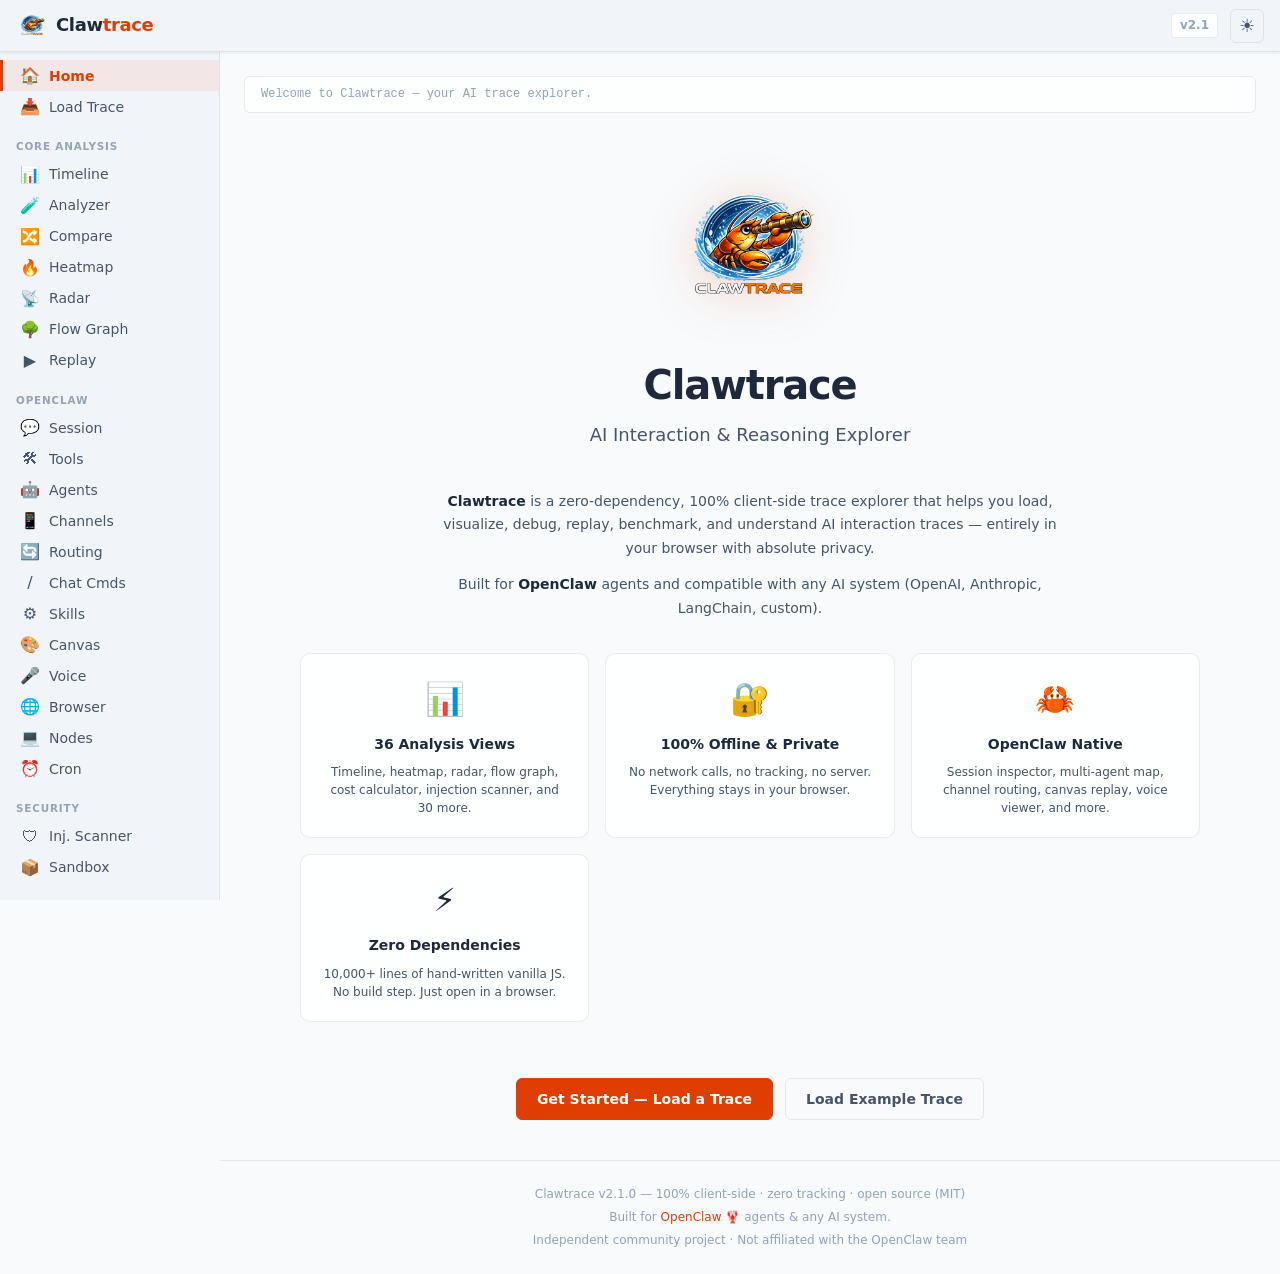
==== commit 4be1771b: "feat: implement Clawtrace v2.1 — 10 new features - Timeline search bar with next/prev match navigati" ====
--- a/index.html
+++ b/index.html
@@ -8,9 +8,6 @@
         Clawtrace — AI Interaction & Reasoning Explorer
         Built for OpenClaw agents and any AI system.
         100% client-side. Zero network calls. Zero tracking.
-
-        Content-Security-Policy is enforced via meta tag below.
-        For production deployment, mirror these in HTTP headers (see docs/DEPLOYMENT.md).
     -->
     <meta http-equiv="Content-Security-Policy"
           content="default-src 'none';
@@ -31,64 +28,15 @@
     <!-- Skip-to-content link for accessibility -->
     <a href="#main-content" class="skip-link">Skip to main content</a>
 
-    <!-- ===== HEADER ===== -->
+    <!-- ===== HEADER BAR ===== -->
     <header class="app-header" role="banner">
         <div class="header-inner">
             <div class="logo-area" aria-label="Clawtrace logo">
-                <span class="logo-icon" aria-hidden="true">&#x2756;</span>
+                <img src="assets/logo.png" alt="Clawtrace" class="logo-img" width="36" height="36">
                 <h1 class="logo-text">Claw<span class="accent">trace</span></h1>
-                <span class="logo-tagline">AI Reasoning Explorer</span>
             </div>
-            <nav class="header-nav" aria-label="Main navigation">
-                <div class="nav-group">
-                    <button class="nav-btn active" data-view="input" aria-current="page">Input</button>
-                </div>
-                <div class="nav-group">
-                    <span class="nav-group-label">Core</span>
-                    <button class="nav-btn" data-view="timeline">Timeline</button>
-                    <button class="nav-btn" data-view="analyzer">Analyzer</button>
-                    <button class="nav-btn" data-view="comparison">Compare</button>
-                    <button class="nav-btn" data-view="heatmap">Heatmap</button>
-                    <button class="nav-btn" data-view="radar">Radar</button>
-                    <button class="nav-btn" data-view="flowgraph">Flow</button>
-                    <button class="nav-btn" data-view="replay">Replay</button>
-                </div>
-                <div class="nav-group">
-                    <span class="nav-group-label">OpenClaw</span>
-                    <button class="nav-btn" data-view="session">Session</button>
-                    <button class="nav-btn" data-view="toolprofiler">Tools</button>
-                    <button class="nav-btn" data-view="agentmap">Agents</button>
-                    <button class="nav-btn" data-view="channeldiff">Channels</button>
-                    <button class="nav-btn" data-view="routing">Routing</button>
-                    <button class="nav-btn" data-view="chatcmd">Chat Cmds</button>
-                    <button class="nav-btn" data-view="skillgraph">Skills</button>
-                    <button class="nav-btn" data-view="canvasreplay">Canvas</button>
-                    <button class="nav-btn" data-view="voiceview">Voice</button>
-                    <button class="nav-btn" data-view="browserreplay">Browser</button>
-                    <button class="nav-btn" data-view="nodeactivity">Nodes</button>
-                    <button class="nav-btn" data-view="crontimeline">Cron</button>
-                </div>
-                <div class="nav-group">
-                    <span class="nav-group-label">Security</span>
-                    <button class="nav-btn" data-view="injscan">Inj. Scan</button>
-                    <button class="nav-btn" data-view="sandbox">Sandbox</button>
-                </div>
-                <div class="nav-group">
-                    <span class="nav-group-label">Optimize</span>
-                    <button class="nav-btn" data-view="costcalc">Cost</button>
-                    <button class="nav-btn" data-view="benchmark">Benchmark</button>
-                    <button class="nav-btn" data-view="failover">Failover</button>
-                    <button class="nav-btn" data-view="configrec">Config</button>
-                </div>
-                <div class="nav-group">
-                    <span class="nav-group-label">Export</span>
-                    <button class="nav-btn" data-view="export">Export</button>
-                    <button class="nav-btn" data-view="bugreport">Bug Report</button>
-                    <button class="nav-btn" data-view="traceissue">Issue</button>
-                    <button class="nav-btn" data-view="traceshare">Anonymize</button>
-                </div>
-            </nav>
-            <div class="header-actions">
+            <div class="header-right">
+                <span class="header-version">v2.1</span>
                 <button id="btn-theme-toggle" class="icon-btn" aria-label="Toggle light/dark theme" title="Toggle theme">
                     <span aria-hidden="true">&#9790;</span>
                 </button>
@@ -96,363 +44,408 @@
         </div>
     </header>
 
-    <!-- ===== MAIN CONTENT ===== -->
-    <main id="main-content" class="app-main" role="main">
-
-        <!-- STATUS BAR -->
-        <div class="status-bar" role="status" aria-live="polite">
-            <span id="status-message">Ready — Load an AI interaction trace to begin.</span>
-        </div>
-
-        <!-- ===== INPUT VIEW ===== -->
-        <section id="view-input" class="view active" aria-labelledby="input-heading">
-            <h2 id="input-heading" class="view-title">Load Trace Data</h2>
-            <p class="view-desc">Drag &amp; drop a file, paste text, or use the file picker. Supports JSON, TXT, and YAML-like formats.</p>
-
-            <!-- Drop Zone -->
-            <div id="drop-zone" class="drop-zone" role="region" aria-label="File drop zone" tabindex="0">
-                <div class="drop-zone-inner">
-                    <span class="drop-icon" aria-hidden="true">&#128206;</span>
-                    <p class="drop-text">Drag &amp; drop file here</p>
-                    <p class="drop-subtext">or</p>
-                    <label class="file-picker-label">
-                        <input type="file" id="file-input" accept=".json,.txt,.yaml,.yml,.md" aria-label="Choose file">
-                        <span class="file-picker-btn">Choose File</span>
+    <!-- ===== APP SHELL: sidebar + content ===== -->
+    <div class="app-shell">
+
+        <!-- ===== SIDEBAR NAV ===== -->
+        <aside class="sidebar" id="sidebar" role="navigation" aria-label="Module navigation">
+            <button id="btn-sidebar-toggle" class="sidebar-toggle" aria-label="Toggle sidebar" title="Toggle sidebar">
+                <span aria-hidden="true">&#9776;</span>
+            </button>
+            <nav class="sidebar-nav">
+                <div class="sidebar-group">
+                    <button class="sidebar-btn active" data-view="landing" aria-current="page">
+                        <span class="sb-icon">&#x1F3E0;</span><span class="sb-label">Home</span>
+                    </button>
+                    <button class="sidebar-btn" data-view="input">
+                        <span class="sb-icon">&#x1F4E5;</span><span class="sb-label">Load Trace</span>
+                    </button>
+                </div>
+
+                <div class="sidebar-group">
+                    <div class="sidebar-group-title">Core Analysis</div>
+                    <button class="sidebar-btn" data-view="timeline">
+                        <span class="sb-icon">&#x1F4CA;</span><span class="sb-label">Timeline</span>
+                    </button>
+                    <button class="sidebar-btn" data-view="analyzer">
+                        <span class="sb-icon">&#x1F9EA;</span><span class="sb-label">Analyzer</span>
+                    </button>
+                    <button class="sidebar-btn" data-view="comparison">
+                        <span class="sb-icon">&#x1F500;</span><span class="sb-label">Compare</span>
+                    </button>
+                    <button class="sidebar-btn" data-view="heatmap">
+                        <span class="sb-icon">&#x1F525;</span><span class="sb-label">Heatmap</span>
+                    </button>
+                    <button class="sidebar-btn" data-view="radar">
+                        <span class="sb-icon">&#x1F4E1;</span><span class="sb-label">Radar</span>
+                    </button>
+                    <button class="sidebar-btn" data-view="flowgraph">
+                        <span class="sb-icon">&#x1F333;</span><span class="sb-label">Flow Graph</span>
+                    </button>
+                    <button class="sidebar-btn" data-view="replay">
+                        <span class="sb-icon">&#x25B6;</span><span class="sb-label">Replay</span>
+                    </button>
+                </div>
+
+                <div class="sidebar-group">
+                    <div class="sidebar-group-title">OpenClaw</div>
+                    <button class="sidebar-btn" data-view="session">
+                        <span class="sb-icon">&#x1F4AC;</span><span class="sb-label">Session</span>
+                    </button>
+                    <button class="sidebar-btn" data-view="toolprofiler">
+                        <span class="sb-icon">&#x1F6E0;</span><span class="sb-label">Tools</span>
+                    </button>
+                    <button class="sidebar-btn" data-view="agentmap">
+                        <span class="sb-icon">&#x1F916;</span><span class="sb-label">Agents</span>
+                    </button>
+                    <button class="sidebar-btn" data-view="channeldiff">
+                        <span class="sb-icon">&#x1F4F1;</span><span class="sb-label">Channels</span>
+                    </button>
+                    <button class="sidebar-btn" data-view="routing">
+                        <span class="sb-icon">&#x1F504;</span><span class="sb-label">Routing</span>
+                    </button>
+                    <button class="sidebar-btn" data-view="chatcmd">
+                        <span class="sb-icon">&#x2F;</span><span class="sb-label">Chat Cmds</span>
+                    </button>
+                    <button class="sidebar-btn" data-view="skillgraph">
+                        <span class="sb-icon">&#x2699;</span><span class="sb-label">Skills</span>
+                    </button>
+                    <button class="sidebar-btn" data-view="canvasreplay">
+                        <span class="sb-icon">&#x1F3A8;</span><span class="sb-label">Canvas</span>
+                    </button>
+                    <button class="sidebar-btn" data-view="voiceview">
+                        <span class="sb-icon">&#x1F3A4;</span><span class="sb-label">Voice</span>
+                    </button>
+                    <button class="sidebar-btn" data-view="browserreplay">
+                        <span class="sb-icon">&#x1F310;</span><span class="sb-label">Browser</span>
+                    </button>
+                    <button class="sidebar-btn" data-view="nodeactivity">
+                        <span class="sb-icon">&#x1F4BB;</span><span class="sb-label">Nodes</span>
+                    </button>
+                    <button class="sidebar-btn" data-view="crontimeline">
+                        <span class="sb-icon">&#x23F0;</span><span class="sb-label">Cron</span>
+                    </button>
+                </div>
+
+                <div class="sidebar-group">
+                    <div class="sidebar-group-title">Security</div>
+                    <button class="sidebar-btn" data-view="injscan">
+                        <span class="sb-icon">&#x1F6E1;</span><span class="sb-label">Inj. Scanner</span>
+                    </button>
+                    <button class="sidebar-btn" data-view="sandbox">
+                        <span class="sb-icon">&#x1F4E6;</span><span class="sb-label">Sandbox</span>
+                    </button>
+                </div>
+
+                <div class="sidebar-group">
+                    <div class="sidebar-group-title">Optimize</div>
+                    <button class="sidebar-btn" data-view="costcalc">
+                        <span class="sb-icon">&#x1F4B0;</span><span class="sb-label">Cost Calc</span>
+                    </button>
+                    <button class="sidebar-btn" data-view="benchmark">
+                        <span class="sb-icon">&#x1F3C6;</span><span class="sb-label">Benchmark</span>
+                    </button>
+                    <button class="sidebar-btn" data-view="failover">
+                        <span class="sb-icon">&#x1F503;</span><span class="sb-label">Failover</span>
+                    </button>
+                    <button class="sidebar-btn" data-view="configrec">
+                        <span class="sb-icon">&#x1F527;</span><span class="sb-label">Config</span>
+                    </button>
+                </div>
+
+                <div class="sidebar-group">
+                    <div class="sidebar-group-title">v2.1 Features</div>
+                    <button class="sidebar-btn" data-view="bookmarks">
+                        <span class="sb-icon">&#x2B50;</span><span class="sb-label">Bookmarks</span>
+                    </button>
+                    <button class="sidebar-btn" data-view="annotations">
+                        <span class="sb-icon">&#x1F4DD;</span><span class="sb-label">Annotations</span>
+                    </button>
+                    <button class="sidebar-btn" data-view="customrules">
+                        <span class="sb-icon">&#x1F527;</span><span class="sb-label">Custom Rules</span>
+                    </button>
+                    <button class="sidebar-btn" data-view="storage">
+                        <span class="sb-icon">&#x1F4BE;</span><span class="sb-label">Saved Traces</span>
+                    </button>
+                    <button class="sidebar-btn" data-view="plugins">
+                        <span class="sb-icon">&#x1F9E9;</span><span class="sb-label">Plugins</span>
+                    </button>
+                    <button class="sidebar-btn" data-view="patterns">
+                        <span class="sb-icon">&#x1F3AF;</span><span class="sb-label">Patterns</span>
+                    </button>
+                </div>
+
+                <div class="sidebar-group">
+                    <div class="sidebar-group-title">Export</div>
+                    <button class="sidebar-btn" data-view="export">
+                        <span class="sb-icon">&#x1F4E4;</span><span class="sb-label">Export</span>
+                    </button>
+                    <button class="sidebar-btn" data-view="bugreport">
+                        <span class="sb-icon">&#x1F41B;</span><span class="sb-label">Bug Report</span>
+                    </button>
+                    <button class="sidebar-btn" data-view="traceissue">
+                        <span class="sb-icon">&#x1F4DD;</span><span class="sb-label">Issue</span>
+                    </button>
+                    <button class="sidebar-btn" data-view="traceshare">
+                        <span class="sb-icon">&#x1F510;</span><span class="sb-label">Anonymize</span>
+                    </button>
+                </div>
+            </nav>
+        </aside>
+
+        <!-- ===== MAIN CONTENT ===== -->
+        <main id="main-content" class="app-main" role="main">
+
+            <!-- STATUS BAR -->
+            <div class="status-bar" role="status" aria-live="polite">
+                <span id="status-message">Ready &mdash; Load an AI interaction trace to begin.</span>
+            </div>
+
+            <!-- ===== LANDING VIEW ===== -->
+            <section id="view-landing" class="view active" aria-labelledby="landing-heading">
+                <div class="landing-hero">
+                    <img src="assets/logo.png" alt="Clawtrace" class="landing-logo">
+                    <h2 id="landing-heading" class="landing-title">Claw<span class="accent">trace</span></h2>
+                    <p class="landing-subtitle">AI Interaction &amp; Reasoning Explorer</p>
+                </div>
+                <div class="landing-desc">
+                    <p>
+                        <strong>Clawtrace</strong> is a zero-dependency, 100% client-side trace explorer that helps you
+                        load, visualize, debug, replay, benchmark, and understand AI interaction traces &mdash; entirely
+                        in your browser with absolute privacy.
+                    </p>
+                    <p>
+                        Built for <strong>OpenClaw</strong> agents and compatible with any AI system (OpenAI, Anthropic, LangChain, custom).
+                    </p>
+                </div>
+                <div class="landing-features">
+                    <div class="landing-feature-card">
+                        <span class="lf-icon">&#x1F4CA;</span>
+                        <h3>36 Analysis Views</h3>
+                        <p>Timeline, heatmap, radar, flow graph, cost calculator, injection scanner, and 30 more.</p>
+                    </div>
+                    <div class="landing-feature-card">
+                        <span class="lf-icon">&#x1F510;</span>
+                        <h3>100% Offline &amp; Private</h3>
+                        <p>No network calls, no tracking, no server. Everything stays in your browser.</p>
+                    </div>
+                    <div class="landing-feature-card">
+                        <span class="lf-icon">&#x1F980;</span>
+                        <h3>OpenClaw Native</h3>
+                        <p>Session inspector, multi-agent map, channel routing, canvas replay, voice viewer, and more.</p>
+                    </div>
+                    <div class="landing-feature-card">
+                        <span class="lf-icon">&#x26A1;</span>
+                        <h3>Zero Dependencies</h3>
+                        <p>10,000+ lines of hand-written vanilla JS. No build step. Just open in a browser.</p>
+                    </div>
+                </div>
+                <div class="landing-actions">
+                    <button class="btn btn-primary btn-lg" id="btn-get-started">Get Started &mdash; Load a Trace</button>
+                    <button class="btn btn-ghost btn-lg" id="btn-load-example-landing">Load Example Trace</button>
+                </div>
+            </section>
+
+            <!-- ===== INPUT VIEW ===== -->
+            <section id="view-input" class="view" aria-labelledby="input-heading" hidden>
+                <h2 id="input-heading" class="view-title">Load Trace Data</h2>
+                <p class="view-desc">Drag &amp; drop a file, paste text, or use the file picker. Supports JSON, TXT, and YAML-like formats.</p>
+
+                <div class="input-grid">
+                    <!-- Drop Zone -->
+                    <div id="drop-zone" class="drop-zone" role="region" aria-label="File drop zone" tabindex="0">
+                        <div class="drop-zone-inner">
+                            <span class="drop-icon" aria-hidden="true">&#128206;</span>
+                            <p class="drop-text">Drag &amp; drop file here</p>
+                            <p class="drop-subtext">or</p>
+                            <label class="file-picker-label">
+                                <input type="file" id="file-input" accept=".json,.txt,.yaml,.yml,.md" aria-label="Choose file">
+                                <span class="file-picker-btn">Choose File</span>
+                            </label>
+                        </div>
+                    </div>
+
+                    <!-- Paste Area -->
+                    <div class="paste-section">
+                        <label for="paste-area" class="paste-label">Or paste trace data below:</label>
+                        <textarea id="paste-area" class="paste-area" rows="14"
+                                  placeholder='Paste JSON, TXT, or YAML-like trace data here...'
+                                  maxlength="5242880"
+                                  aria-describedby="paste-hint"></textarea>
+                        <span id="paste-hint" class="hint-text">Max 5 MB. All processing happens locally in your browser.</span>
+                    </div>
+                </div>
+
+                <div id="wasm-progress-container" hidden></div>
+
+                <div class="input-actions">
+                    <button id="btn-parse" class="btn btn-primary" disabled>Parse &amp; Analyze</button>
+                    <button id="btn-clear-input" class="btn btn-ghost">Clear</button>
+                    <button id="btn-load-example" class="btn btn-ghost">Load Example</button>
+                </div>
+
+                <!-- Validation Feedback -->
+                <div id="input-feedback" class="feedback-panel" role="alert" aria-live="assertive" hidden></div>
+            </section>
+
+            <!-- ===== TIMELINE VIEW ===== -->
+            <section id="view-timeline" class="view" aria-labelledby="timeline-heading" hidden>
+                <h2 id="timeline-heading" class="view-title">Interaction Timeline</h2>
+                <div class="timeline-controls">
+                    <button id="btn-expand-all" class="btn btn-sm">Expand All</button>
+                    <button id="btn-collapse-all" class="btn btn-sm">Collapse All</button>
+                    <label class="filter-label">
+                        Filter:
+                        <select id="timeline-filter" class="select-sm" aria-label="Filter timeline steps">
+                            <option value="all">All Steps</option>
+                            <option value="tool_call">Tool Calls</option>
+                            <option value="reasoning">Reasoning</option>
+                            <option value="error">Errors</option>
+                            <option value="user">User Messages</option>
+                            <option value="assistant">Assistant Messages</option>
+                        </select>
                     </label>
-                </div>
-            </div>
-
-            <!-- Paste Area -->
-            <div class="paste-section">
-                <label for="paste-area" class="paste-label">Or paste trace data below:</label>
-                <textarea id="paste-area" class="paste-area" rows="12"
-                          placeholder='Paste JSON, TXT, or YAML-like trace data here...'
-                          maxlength="5242880"
-                          aria-describedby="paste-hint"></textarea>
-                <span id="paste-hint" class="hint-text">Max 5 MB. All processing happens locally in your browser.</span>
-            </div>
-
-            <div class="input-actions">
-                <button id="btn-parse" class="btn btn-primary" disabled>Parse &amp; Analyze</button>
-                <button id="btn-clear-input" class="btn btn-ghost">Clear</button>
-                <button id="btn-load-example" class="btn btn-ghost">Load Example</button>
-            </div>
-
-            <!-- Validation Feedback -->
-            <div id="input-feedback" class="feedback-panel" role="alert" aria-live="assertive" hidden></div>
-        </section>
-
-        <!-- ===== TIMELINE VIEW ===== -->
-        <section id="view-timeline" class="view" aria-labelledby="timeline-heading" hidden>
-            <h2 id="timeline-heading" class="view-title">Interaction Timeline</h2>
-            <div class="timeline-controls">
-                <button id="btn-expand-all" class="btn btn-sm">Expand All</button>
-                <button id="btn-collapse-all" class="btn btn-sm">Collapse All</button>
-                <label class="filter-label">
-                    Filter:
-                    <select id="timeline-filter" class="select-sm" aria-label="Filter timeline steps">
-                        <option value="all">All Steps</option>
-                        <option value="tool_call">Tool Calls</option>
-                        <option value="reasoning">Reasoning</option>
-                        <option value="error">Errors</option>
-                        <option value="user">User Messages</option>
-                        <option value="assistant">Assistant Messages</option>
-                    </select>
-                </label>
-            </div>
-            <div id="timeline-container" class="timeline-container" role="list" aria-label="Timeline steps"></div>
-        </section>
-
-        <!-- ===== ANALYZER VIEW ===== -->
-        <section id="view-analyzer" class="view" aria-labelledby="analyzer-heading" hidden>
-            <h2 id="analyzer-heading" class="view-title">Reasoning Analyzer</h2>
-            <div class="analyzer-grid">
-                <!-- Risk Meter -->
-                <div class="analyzer-card" aria-labelledby="risk-meter-label">
-                    <h3 id="risk-meter-label" class="card-title">Risk Assessment</h3>
-                    <div id="risk-meter" class="risk-meter">
-                        <div class="meter-track">
-                            <div id="meter-fill" class="meter-fill" role="progressbar" aria-valuenow="0" aria-valuemin="0" aria-valuemax="100"></div>
+                    <div class="search-bar" role="search" aria-label="Search timeline">
+                        <button id="btn-search-prev" class="btn btn-sm" aria-label="Previous match" title="Previous match (Shift+Enter)">&#x25B2;</button>
+                        <input type="search" id="timeline-search" class="search-input" placeholder="Search steps..." aria-label="Search timeline steps" maxlength="200">
+                        <button id="btn-search-next" class="btn btn-sm" aria-label="Next match" title="Next match (Enter)">&#x25BC;</button>
+                        <span id="search-match-count" class="search-match-count" aria-live="polite"></span>
+                    </div>
+                </div>
+                <div id="timeline-container" class="timeline-container" role="list" aria-label="Timeline steps"></div>
+            </section>
+
+            <!-- ===== ANALYZER VIEW ===== -->
+            <section id="view-analyzer" class="view" aria-labelledby="analyzer-heading" hidden>
+                <h2 id="analyzer-heading" class="view-title">Reasoning Analyzer</h2>
+                <div class="analyzer-grid">
+                    <div class="analyzer-card" aria-labelledby="risk-meter-label">
+                        <h3 id="risk-meter-label" class="card-title">Risk Assessment</h3>
+                        <div id="risk-meter" class="risk-meter">
+                            <div class="meter-track"><div id="meter-fill" class="meter-fill" role="progressbar" aria-valuenow="0" aria-valuemin="0" aria-valuemax="100"></div></div>
+                            <span id="risk-score-text" class="meter-label">&mdash;</span>
                         </div>
-                        <span id="risk-score-text" class="meter-label">—</span>
-                    </div>
-                </div>
-
-                <!-- Confidence Score -->
-                <div class="analyzer-card" aria-labelledby="confidence-label">
-                    <h3 id="confidence-label" class="card-title">Confidence Score</h3>
-                    <div id="confidence-display" class="confidence-display">
-                        <span class="confidence-value" id="confidence-value">—</span>
-                        <span class="confidence-unit">/ 100</span>
-                    </div>
-                </div>
-
-                <!-- Stats -->
-                <div class="analyzer-card" aria-labelledby="stats-label">
-                    <h3 id="stats-label" class="card-title">Trace Statistics</h3>
-                    <dl id="stats-list" class="stats-list">
-                        <dt>Total Steps</dt><dd id="stat-total">—</dd>
-                        <dt>Tool Calls</dt><dd id="stat-tools">—</dd>
-                        <dt>Errors</dt><dd id="stat-errors">—</dd>
-                        <dt>Tokens (est.)</dt><dd id="stat-tokens">—</dd>
-                    </dl>
-                </div>
-            </div>
-
-            <!-- Warning Flags -->
-            <div class="analyzer-card full-width" aria-labelledby="warnings-label">
-                <h3 id="warnings-label" class="card-title">Warning Flags</h3>
-                <div id="warnings-container" class="warnings-container" role="list" aria-label="Analysis warnings">
-                    <p class="no-data">No data loaded.</p>
-                </div>
-            </div>
-
-            <!-- Detailed Findings -->
-            <div class="analyzer-card full-width" aria-labelledby="findings-label">
-                <h3 id="findings-label" class="card-title">Detailed Findings</h3>
-                <div id="findings-container" class="findings-container" role="list" aria-label="Detailed findings">
-                    <p class="no-data">No data loaded.</p>
-                </div>
-            </div>
-        </section>
-
-        <!-- ===== COMPARISON VIEW ===== -->
-        <section id="view-comparison" class="view" aria-labelledby="comparison-heading" hidden>
-            <h2 id="comparison-heading" class="view-title">Comparison Mode</h2>
-            <p class="view-desc">Compare two traces side by side with diff highlighting.</p>
-            <div class="comparison-controls">
-                <div class="comparison-slot">
-                    <h3>Trace A</h3>
-                    <textarea id="compare-a" class="compare-input" rows="8" maxlength="5242880"
-                              placeholder="Paste or load Trace A..." aria-label="Trace A input"></textarea>
-                    <label class="file-picker-label inline">
-                        <input type="file" class="compare-file" data-slot="a" accept=".json,.txt,.yaml,.yml" aria-label="Upload Trace A">
-                        <span class="file-picker-btn btn-sm">Upload A</span>
-                    </label>
-                </div>
-                <div class="comparison-slot">
-                    <h3>Trace B</h3>
-                    <textarea id="compare-b" class="compare-input" rows="8" maxlength="5242880"
-                              placeholder="Paste or load Trace B..." aria-label="Trace B input"></textarea>
-                    <label class="file-picker-label inline">
-                        <input type="file" class="compare-file" data-slot="b" accept=".json,.txt,.yaml,.yml" aria-label="Upload Trace B">
-                        <span class="file-picker-btn btn-sm">Upload B</span>
-                    </label>
-                </div>
-            </div>
-            <div class="input-actions">
-                <button id="btn-compare" class="btn btn-primary">Compare Traces</button>
-            </div>
-            <div id="comparison-output" class="comparison-output" role="region" aria-label="Comparison results" hidden></div>
-        </section>
-
-        <!-- ===== EXPORT VIEW ===== -->
-        <section id="view-export" class="view" aria-labelledby="export-heading" hidden>
-            <h2 id="export-heading" class="view-title">Export &amp; Share</h2>
-            <div class="export-grid">
-                <div class="export-card">
-                    <h3>Export Formats</h3>
-                    <div class="export-buttons">
-                        <button id="btn-export-json" class="btn btn-primary" disabled>Export JSON</button>
-                        <button id="btn-export-md" class="btn btn-primary" disabled>Export Markdown</button>
-                        <button id="btn-export-html" class="btn btn-primary" disabled>Export HTML</button>
-                    </div>
-                </div>
-                <div class="export-card">
-                    <h3>Share via URL</h3>
-                    <p class="hint-text">Generates an encoded URL containing the trace data. No server involved — data is embedded in the URL fragment.</p>
-                    <button id="btn-share" class="btn btn-primary" disabled>Generate Share URL</button>
-                    <div id="share-output" class="share-output" hidden>
-                        <input type="text" id="share-url" class="share-url-input" readonly aria-label="Share URL">
-                        <button id="btn-copy-share" class="btn btn-sm">Copy</button>
-                    </div>
-                    <p id="share-warning" class="warning-text" hidden></p>
-                </div>
-            </div>
-        </section>
-
-        <!-- ===== REPLAY VIEW ===== -->
-        <section id="view-replay" class="view" aria-labelledby="replay-heading" hidden>
-            <h2 id="replay-heading" class="view-title">Trace Replay</h2>
-            <p class="view-desc">Watch the AI trace unfold step by step with animated playback. Play, pause, adjust speed, and step through manually.</p>
-            <div id="replay-container" role="region" aria-label="Trace replay"></div>
-        </section>
-
-        <!-- ===== HEATMAP VIEW ===== -->
-        <section id="view-heatmap" class="view" aria-labelledby="heatmap-heading" hidden>
-            <h2 id="heatmap-heading" class="view-title">Hallucination Heatmap</h2>
-            <p class="view-desc">Visual X-ray of AI reliability. Every phrase that triggers hallucination, uncertainty, or contradiction signals is highlighted by severity.</p>
-            <div id="heatmap-container" role="region" aria-label="Hallucination heatmap"></div>
-        </section>
-
-        <!-- ===== RADAR VIEW ===== -->
-        <section id="view-radar" class="view" aria-labelledby="radar-heading" hidden>
-            <h2 id="radar-heading" class="view-title">AI Behavior Radar</h2>
-            <p class="view-desc">Behavioral fingerprint across 6 dimensions: Verbosity, Confidence, Tool Reliance, Repetitiveness, Hedging, and Error Rate.</p>
-            <div id="radar-container" role="region" aria-label="Behavior radar chart"></div>
-        </section>
-
-        <!-- ===== COST CALCULATOR VIEW ===== -->
-        <section id="view-costcalc" class="view" aria-labelledby="costcalc-heading" hidden>
-            <h2 id="costcalc-heading" class="view-title">Token Cost Calculator</h2>
-            <p class="view-desc">Estimate what this trace would cost across 20+ major AI models. Auto-detects model from metadata when available.</p>
-            <div id="costcalc-container" role="region" aria-label="Token cost calculator"></div>
-        </section>
-
-        <!-- ===== BUG REPORT VIEW ===== -->
-        <section id="view-bugreport" class="view" aria-labelledby="bugreport-heading" hidden>
-            <h2 id="bugreport-heading" class="view-title">Bug Report Generator</h2>
-            <p class="view-desc">Generate a formatted bug report from your trace analysis. One click, copy to clipboard, paste into GitHub Issues or Jira.</p>
-            <div id="bugreport-container" role="region" aria-label="Bug report generator"></div>
-        </section>
-
-        <!-- ===== FLOW GRAPH VIEW ===== -->
-        <section id="view-flowgraph" class="view" aria-labelledby="flowgraph-heading" hidden>
-            <h2 id="flowgraph-heading" class="view-title">Reasoning Flow Graph</h2>
-            <p class="view-desc">Interactive node graph of the AI&apos;s decision chain. Tool calls branch, errors are dead ends, loops are visible as cycles. Zoom and pan to explore.</p>
-            <div id="flowgraph-container" role="region" aria-label="Reasoning flow graph"></div>
-        </section>
-
-        <!-- ===== SESSION INSPECTOR VIEW ===== -->
-        <section id="view-session" class="view" aria-labelledby="session-heading" hidden>
-            <h2 id="session-heading" class="view-title">Gateway Session Inspector</h2>
-            <p class="view-desc">OpenClaw session metadata, context window usage, and session pruning recommendations.</p>
-            <div id="session-container" role="region" aria-label="Session inspector"></div>
-        </section>
-
-        <!-- ===== TOOL PROFILER VIEW ===== -->
-        <section id="view-toolprofiler" class="view" aria-labelledby="toolprofiler-heading" hidden>
-            <h2 id="toolprofiler-heading" class="view-title">Tool Call Profiler</h2>
-            <p class="view-desc">Categorized analysis of every tool call — execution, filesystem, browser, canvas, automation, multi-agent, and device tools.</p>
-            <div id="toolprofiler-container" role="region" aria-label="Tool profiler"></div>
-        </section>
-
-        <!-- ===== AGENT MAP VIEW ===== -->
-        <section id="view-agentmap" class="view" aria-labelledby="agentmap-heading" hidden>
-            <h2 id="agentmap-heading" class="view-title">Agent-to-Agent Flow Map</h2>
-            <p class="view-desc">Visualize multi-agent orchestration — sessions_send, sessions_list, sessions_history, and sessions_spawn interactions.</p>
-            <div id="agentmap-container" role="region" aria-label="Agent flow map"></div>
-        </section>
-
-        <!-- ===== CHANNEL DIFF VIEW ===== -->
-        <section id="view-channeldiff" class="view" aria-labelledby="channeldiff-heading" hidden>
-            <h2 id="channeldiff-heading" class="view-title">Multi-Channel Trace Diff</h2>
-            <p class="view-desc">Analyze how responses adapt across WhatsApp, Telegram, Discord, Slack, Signal, iMessage, and more.</p>
-            <div id="channeldiff-container" role="region" aria-label="Channel diff"></div>
-        </section>
-
-        <!-- ===== ROUTING VIEW ===== -->
-        <section id="view-routing" class="view" aria-labelledby="routing-heading" hidden>
-            <h2 id="routing-heading" class="view-title">Channel Routing Visualizer</h2>
-            <p class="view-desc">Visual flow diagram of message routing: Channels → Gateway → Agent → Tools with DM policy and activation analysis.</p>
-            <div id="routing-container" role="region" aria-label="Routing visualizer"></div>
-        </section>
-
-        <!-- ===== CHAT COMMANDS VIEW ===== -->
-        <section id="view-chatcmd" class="view" aria-labelledby="chatcmd-heading" hidden>
-            <h2 id="chatcmd-heading" class="view-title">Chat Command Analyzer</h2>
-            <p class="view-desc">Detect and analyze OpenClaw slash commands: /status, /new, /compact, /think, /verbose, /usage, and more.</p>
-            <div id="chatcmd-container" role="region" aria-label="Chat command analyzer"></div>
-        </section>
-
-        <!-- ===== SKILL GRAPH VIEW ===== -->
-        <section id="view-skillgraph" class="view" aria-labelledby="skillgraph-heading" hidden>
-            <h2 id="skillgraph-heading" class="view-title">Skill Dependency Graph</h2>
-            <p class="view-desc">Map skill-to-tool dependencies. Detects builtin and custom skills from ~/.openclaw/workspace/skills.</p>
-            <div id="skillgraph-container" role="region" aria-label="Skill dependency graph"></div>
-        </section>
-
-        <!-- ===== CANVAS REPLAY VIEW ===== -->
-        <section id="view-canvasreplay" class="view" aria-labelledby="canvasreplay-heading" hidden>
-            <h2 id="canvasreplay-heading" class="view-title">Canvas / A2UI Replay</h2>
-            <p class="view-desc">Step through Canvas operations: push, reset, eval, snapshot. Visualize the agent-driven visual workspace state.</p>
-            <div id="canvasreplay-container" role="region" aria-label="Canvas replay"></div>
-        </section>
-
-        <!-- ===== VOICE VIEW ===== -->
-        <section id="view-voiceview" class="view" aria-labelledby="voiceview-heading" hidden>
-            <h2 id="voiceview-heading" class="view-title">Voice Interaction Viewer</h2>
-            <p class="view-desc">Analyze Voice Wake and Talk Mode traces — STT transcription, TTS synthesis, and the voice pipeline.</p>
-            <div id="voiceview-container" role="region" aria-label="Voice viewer"></div>
-        </section>
-
-        <!-- ===== BROWSER REPLAY VIEW ===== -->
-        <section id="view-browserreplay" class="view" aria-labelledby="browserreplay-heading" hidden>
-            <h2 id="browserreplay-heading" class="view-title">Browser Session Replay</h2>
-            <p class="view-desc">Replay browser tool actions: navigate, snapshot, click, type, scroll. Track URL history and interaction patterns.</p>
-            <div id="browserreplay-container" role="region" aria-label="Browser replay"></div>
-        </section>
-
-        <!-- ===== NODE ACTIVITY VIEW ===== -->
-        <section id="view-nodeactivity" class="view" aria-labelledby="nodeactivity-heading" hidden>
-            <h2 id="nodeactivity-heading" class="view-title">Node Activity Dashboard</h2>
-            <p class="view-desc">Track device-specific activity across macOS, iOS, and Android nodes — location, camera, screen recording, system actions.</p>
-            <div id="nodeactivity-container" role="region" aria-label="Node activity"></div>
-        </section>
-
-        <!-- ===== CRON TIMELINE VIEW ===== -->
-        <section id="view-crontimeline" class="view" aria-labelledby="crontimeline-heading" hidden>
-            <h2 id="crontimeline-heading" class="view-title">Cron &amp; Automation Timeline</h2>
-            <p class="view-desc">Visualize scheduled tasks: cron.create, webhooks, Gmail triggers, and timed automation events.</p>
-            <div id="crontimeline-container" role="region" aria-label="Cron timeline"></div>
-        </section>
-
-        <!-- ===== INJECTION SCANNER VIEW ===== -->
-        <section id="view-injscan" class="view" aria-labelledby="injscan-heading" hidden>
-            <h2 id="injscan-heading" class="view-title">Prompt Injection Scanner</h2>
-            <p class="view-desc">Scan traces for 23+ prompt injection patterns across critical, high, medium, and low severity levels.</p>
-            <div id="injscan-container" role="region" aria-label="Injection scanner"></div>
-        </section>
-
-        <!-- ===== SANDBOX VIEW ===== -->
-        <section id="view-sandbox" class="view" aria-labelledby="sandbox-heading" hidden>
-            <h2 id="sandbox-heading" class="view-title">Sandbox Boundary Inspector</h2>
-            <p class="view-desc">Classify tool calls as sandbox-allowed vs sandbox-denied. Visual boundary map of host vs sandboxed zones.</p>
-            <div id="sandbox-container" role="region" aria-label="Sandbox inspector"></div>
-        </section>
-
-        <!-- ===== BENCHMARK VIEW ===== -->
-        <section id="view-benchmark" class="view" aria-labelledby="benchmark-heading" hidden>
-            <h2 id="benchmark-heading" class="view-title">Performance Benchmark</h2>
-            <p class="view-desc">Compute efficiency scores, token usage, error rates, and optimization tips for your trace.</p>
-            <div id="benchmark-container" role="region" aria-label="Benchmark"></div>
-        </section>
-
-        <!-- ===== FAILOVER VIEW ===== -->
-        <section id="view-failover" class="view" aria-labelledby="failover-heading" hidden>
-            <h2 id="failover-heading" class="view-title">Model Failover Analyzer</h2>
-            <p class="view-desc">Track model switches, rate-limit retries, and failover events across the trace lifetime.</p>
-            <div id="failover-container" role="region" aria-label="Failover analyzer"></div>
-        </section>
-
-        <!-- ===== CONFIG ADVISOR VIEW ===== -->
-        <section id="view-configrec" class="view" aria-labelledby="configrec-heading" hidden>
-            <h2 id="configrec-heading" class="view-title">Config Recommendation Engine</h2>
-            <p class="view-desc">Generate openclaw.json configuration suggestions based on trace analysis patterns.</p>
-            <div id="configrec-container" role="region" aria-label="Config recommendations"></div>
-        </section>
-
-        <!-- ===== TRACE ISSUE VIEW ===== -->
-        <section id="view-traceissue" class="view" aria-labelledby="traceissue-heading" hidden>
-            <h2 id="traceissue-heading" class="view-title">Trace-to-Issue Pipeline</h2>
-            <p class="view-desc">Generate GitHub-ready issue templates from trace analysis with steps to reproduce, environment, and error details.</p>
-            <div id="traceissue-container" role="region" aria-label="Trace issue generator"></div>
-        </section>
-
-        <!-- ===== TRACE SHARE VIEW ===== -->
-        <section id="view-traceshare" class="view" aria-labelledby="traceshare-heading" hidden>
-            <h2 id="traceshare-heading" class="view-title">Anonymized Trace Export</h2>
-            <p class="view-desc">Detect PII (emails, IPs, API keys, file paths) and export a redacted copy safe for public sharing.</p>
-            <div id="traceshare-container" role="region" aria-label="Trace anonymizer"></div>
-        </section>
-
-    </main>
+                    </div>
+                    <div class="analyzer-card" aria-labelledby="confidence-label">
+                        <h3 id="confidence-label" class="card-title">Confidence Score</h3>
+                        <div id="confidence-display" class="confidence-display">
+                            <span class="confidence-value" id="confidence-value">&mdash;</span>
+                            <span class="confidence-unit">/ 100</span>
+                        </div>
+                    </div>
+                    <div class="analyzer-card" aria-labelledby="stats-label">
+                        <h3 id="stats-label" class="card-title">Trace Statistics</h3>
+                        <dl id="stats-list" class="stats-list">
+                            <dt>Total Steps</dt><dd id="stat-total">&mdash;</dd>
+                            <dt>Tool Calls</dt><dd id="stat-tools">&mdash;</dd>
+                            <dt>Errors</dt><dd id="stat-errors">&mdash;</dd>
+                            <dt>Tokens (est.)</dt><dd id="stat-tokens">&mdash;</dd>
+                        </dl>
+                    </div>
+                </div>
+                <div class="analyzer-card full-width" aria-labelledby="warnings-label">
+                    <h3 id="warnings-label" class="card-title">Warning Flags</h3>
+                    <div id="warnings-container" class="warnings-container" role="list" aria-label="Analysis warnings"><p class="no-data">No data loaded.</p></div>
+                </div>
+                <div class="analyzer-card full-width" aria-labelledby="findings-label">
+                    <h3 id="findings-label" class="card-title">Detailed Findings</h3>
+                    <div id="findings-container" class="findings-container" role="list" aria-label="Detailed findings"><p class="no-data">No data loaded.</p></div>
+                </div>
+            </section>
+
+            <!-- ===== COMPARISON VIEW ===== -->
+            <section id="view-comparison" class="view" aria-labelledby="comparison-heading" hidden>
+                <h2 id="comparison-heading" class="view-title">Comparison Mode</h2>
+                <p class="view-desc">Compare two traces side by side with diff highlighting.</p>
+                <div class="comparison-controls">
+                    <div class="comparison-slot"><h3>Trace A</h3><textarea id="compare-a" class="compare-input" rows="8" maxlength="5242880" placeholder="Paste or load Trace A..." aria-label="Trace A input"></textarea><label class="file-picker-label inline"><input type="file" class="compare-file" data-slot="a" accept=".json,.txt,.yaml,.yml" aria-label="Upload Trace A"><span class="file-picker-btn btn-sm">Upload A</span></label></div>
+                    <div class="comparison-slot"><h3>Trace B</h3><textarea id="compare-b" class="compare-input" rows="8" maxlength="5242880" placeholder="Paste or load Trace B..." aria-label="Trace B input"></textarea><label class="file-picker-label inline"><input type="file" class="compare-file" data-slot="b" accept=".json,.txt,.yaml,.yml" aria-label="Upload Trace B"><span class="file-picker-btn btn-sm">Upload B</span></label></div>
+                </div>
+                <div class="input-actions"><button id="btn-compare" class="btn btn-primary">Compare Traces</button></div>
+                <div id="comparison-output" class="comparison-output" role="region" aria-label="Comparison results" hidden></div>
+            </section>
+
+            <!-- ===== EXPORT VIEW ===== -->
+            <section id="view-export" class="view" aria-labelledby="export-heading" hidden>
+                <h2 id="export-heading" class="view-title">Export &amp; Share</h2>
+                <div class="export-grid">
+                    <div class="export-card"><h3>Export Formats</h3><div class="export-buttons"><button id="btn-export-json" class="btn btn-primary" disabled>Export JSON</button><button id="btn-export-md" class="btn btn-primary" disabled>Export Markdown</button><button id="btn-export-html" class="btn btn-primary" disabled>Export HTML</button></div></div>
+                    <div class="export-card"><h3>Share via URL</h3><p class="hint-text">Generates an encoded URL containing the trace data. No server involved &mdash; data is embedded in the URL fragment.</p><button id="btn-share" class="btn btn-primary" disabled>Generate Share URL</button><div id="share-output" class="share-output" hidden><input type="text" id="share-url" class="share-url-input" readonly aria-label="Share URL"><button id="btn-copy-share" class="btn btn-sm">Copy</button></div><p id="share-warning" class="warning-text" hidden></p></div>
+                </div>
+            </section>
+
+            <!-- ===== SINGLE-CONTAINER VIEWS ===== -->
+            <section id="view-replay" class="view" aria-labelledby="replay-heading" hidden><h2 id="replay-heading" class="view-title">Trace Replay</h2><p class="view-desc">Watch the AI trace unfold step by step with animated playback.</p><div id="replay-container" role="region" aria-label="Trace replay"></div></section>
+            <section id="view-heatmap" class="view" aria-labelledby="heatmap-heading" hidden><h2 id="heatmap-heading" class="view-title">Hallucination Heatmap</h2><p class="view-desc">Visual X-ray of AI reliability. Highlights hallucination, uncertainty, and contradiction signals by severity.</p><div id="heatmap-container" role="region" aria-label="Hallucination heatmap"></div></section>
+            <section id="view-radar" class="view" aria-labelledby="radar-heading" hidden><h2 id="radar-heading" class="view-title">AI Behavior Radar</h2><p class="view-desc">Behavioral fingerprint: Verbosity, Confidence, Tool Reliance, Repetitiveness, Hedging, Error Rate.</p><div id="radar-container" role="region" aria-label="Behavior radar chart"></div></section>
+            <section id="view-costcalc" class="view" aria-labelledby="costcalc-heading" hidden><h2 id="costcalc-heading" class="view-title">Token Cost Calculator</h2><p class="view-desc">Estimate costs across 20+ AI models. Auto-detects model from metadata.</p><div id="costcalc-container" role="region" aria-label="Token cost calculator"></div></section>
+            <section id="view-bugreport" class="view" aria-labelledby="bugreport-heading" hidden><h2 id="bugreport-heading" class="view-title">Bug Report Generator</h2><p class="view-desc">Generate formatted bug reports. One click, clipboard, paste into GitHub Issues or Jira.</p><div id="bugreport-container" role="region" aria-label="Bug report generator"></div></section>
+            <section id="view-flowgraph" class="view" aria-labelledby="flowgraph-heading" hidden><h2 id="flowgraph-heading" class="view-title">Reasoning Flow Graph</h2><p class="view-desc">Interactive node graph of the AI decision chain. Zoom and pan to explore.</p><div id="flowgraph-container" role="region" aria-label="Reasoning flow graph"></div></section>
+            <section id="view-session" class="view" aria-labelledby="session-heading" hidden><h2 id="session-heading" class="view-title">Gateway Session Inspector</h2><p class="view-desc">Session metadata, context window usage, and pruning recommendations.</p><div id="session-container" role="region" aria-label="Session inspector"></div></section>
+            <section id="view-toolprofiler" class="view" aria-labelledby="toolprofiler-heading" hidden><h2 id="toolprofiler-heading" class="view-title">Tool Call Profiler</h2><p class="view-desc">Categorized analysis: execution, filesystem, browser, canvas, automation, multi-agent, device.</p><div id="toolprofiler-container" role="region" aria-label="Tool profiler"></div></section>
+            <section id="view-agentmap" class="view" aria-labelledby="agentmap-heading" hidden><h2 id="agentmap-heading" class="view-title">Agent-to-Agent Flow Map</h2><p class="view-desc">Multi-agent orchestration: sessions_send, sessions_list, sessions_history, sessions_spawn.</p><div id="agentmap-container" role="region" aria-label="Agent flow map"></div></section>
+            <section id="view-channeldiff" class="view" aria-labelledby="channeldiff-heading" hidden><h2 id="channeldiff-heading" class="view-title">Multi-Channel Trace Diff</h2><p class="view-desc">Analyze response adaptation across WhatsApp, Telegram, Discord, Slack, Signal, and more.</p><div id="channeldiff-container" role="region" aria-label="Channel diff"></div></section>
+            <section id="view-routing" class="view" aria-labelledby="routing-heading" hidden><h2 id="routing-heading" class="view-title">Channel Routing Visualizer</h2><p class="view-desc">Message routing flow: Channels &rarr; Gateway &rarr; Agent &rarr; Tools.</p><div id="routing-container" role="region" aria-label="Routing visualizer"></div></section>
+            <section id="view-chatcmd" class="view" aria-labelledby="chatcmd-heading" hidden><h2 id="chatcmd-heading" class="view-title">Chat Command Analyzer</h2><p class="view-desc">Detect /status, /new, /compact, /think, /verbose, /usage, and more.</p><div id="chatcmd-container" role="region" aria-label="Chat command analyzer"></div></section>
+            <section id="view-skillgraph" class="view" aria-labelledby="skillgraph-heading" hidden><h2 id="skillgraph-heading" class="view-title">Skill Dependency Graph</h2><p class="view-desc">Skill-to-tool dependency mapping. Detect builtin and custom skills.</p><div id="skillgraph-container" role="region" aria-label="Skill dependency graph"></div></section>
+            <section id="view-canvasreplay" class="view" aria-labelledby="canvasreplay-heading" hidden><h2 id="canvasreplay-heading" class="view-title">Canvas / A2UI Replay</h2><p class="view-desc">Step through canvas.push, canvas.reset, canvas.eval, canvas.snapshot operations.</p><div id="canvasreplay-container" role="region" aria-label="Canvas replay"></div></section>
+            <section id="view-voiceview" class="view" aria-labelledby="voiceview-heading" hidden><h2 id="voiceview-heading" class="view-title">Voice Interaction Viewer</h2><p class="view-desc">Voice Wake &amp; Talk Mode: STT transcription, TTS synthesis, voice pipeline.</p><div id="voiceview-container" role="region" aria-label="Voice viewer"></div></section>
+            <section id="view-browserreplay" class="view" aria-labelledby="browserreplay-heading" hidden><h2 id="browserreplay-heading" class="view-title">Browser Session Replay</h2><p class="view-desc">Replay navigate, snapshot, click, type, scroll actions. Track URL history.</p><div id="browserreplay-container" role="region" aria-label="Browser replay"></div></section>
+            <section id="view-nodeactivity" class="view" aria-labelledby="nodeactivity-heading" hidden><h2 id="nodeactivity-heading" class="view-title">Node Activity Dashboard</h2><p class="view-desc">Track macOS, iOS, Android nodes: location, camera, screen recording, system actions.</p><div id="nodeactivity-container" role="region" aria-label="Node activity"></div></section>
+            <section id="view-crontimeline" class="view" aria-labelledby="crontimeline-heading" hidden><h2 id="crontimeline-heading" class="view-title">Cron &amp; Automation Timeline</h2><p class="view-desc">Scheduled tasks: cron.create, webhooks, Gmail triggers, timed automation.</p><div id="crontimeline-container" role="region" aria-label="Cron timeline"></div></section>
+            <section id="view-injscan" class="view" aria-labelledby="injscan-heading" hidden><h2 id="injscan-heading" class="view-title">Prompt Injection Scanner</h2><p class="view-desc">Scan for 23+ injection patterns. Critical, high, medium, low severity.</p><div id="injscan-container" role="region" aria-label="Injection scanner"></div></section>
+            <section id="view-sandbox" class="view" aria-labelledby="sandbox-heading" hidden><h2 id="sandbox-heading" class="view-title">Sandbox Boundary Inspector</h2><p class="view-desc">Classify sandbox-allowed vs sandbox-denied. Visual host/sandbox boundary map.</p><div id="sandbox-container" role="region" aria-label="Sandbox inspector"></div></section>
+            <section id="view-benchmark" class="view" aria-labelledby="benchmark-heading" hidden><h2 id="benchmark-heading" class="view-title">Performance Benchmark</h2><p class="view-desc">Efficiency scores, token usage, error rates, and optimization tips.</p><div id="benchmark-container" role="region" aria-label="Benchmark"></div></section>
+            <section id="view-failover" class="view" aria-labelledby="failover-heading" hidden><h2 id="failover-heading" class="view-title">Model Failover Analyzer</h2><p class="view-desc">Track model switches, rate-limit retries, and failover events.</p><div id="failover-container" role="region" aria-label="Failover analyzer"></div></section>
+            <section id="view-configrec" class="view" aria-labelledby="configrec-heading" hidden><h2 id="configrec-heading" class="view-title">Config Recommendation Engine</h2><p class="view-desc">Generate openclaw.json configuration suggestions from trace analysis.</p><div id="configrec-container" role="region" aria-label="Config recommendations"></div></section>
+            <section id="view-traceissue" class="view" aria-labelledby="traceissue-heading" hidden><h2 id="traceissue-heading" class="view-title">Trace-to-Issue Pipeline</h2><p class="view-desc">Generate GitHub-ready issue templates with steps to reproduce.</p><div id="traceissue-container" role="region" aria-label="Trace issue generator"></div></section>
+            <section id="view-traceshare" class="view" aria-labelledby="traceshare-heading" hidden><h2 id="traceshare-heading" class="view-title">Anonymized Trace Export</h2><p class="view-desc">Detect PII (emails, IPs, API keys) and export a redacted copy.</p><div id="traceshare-container" role="region" aria-label="Trace anonymizer"></div></section>
+
+            <!-- ===== v2.1 VIEWS ===== -->
+            <section id="view-bookmarks" class="view" aria-labelledby="bookmarks-heading" hidden>
+                <h2 id="bookmarks-heading" class="view-title">&#x2B50; Bookmarks</h2>
+                <p class="view-desc">Bookmark important steps and jump back to them anytime. Persisted across sessions.</p>
+                <div id="bookmarks-container" role="region" aria-label="Bookmarked steps"></div>
+            </section>
+
+            <section id="view-annotations" class="view" aria-labelledby="annotations-heading" hidden>
+                <h2 id="annotations-heading" class="view-title">&#x1F4DD; Annotations</h2>
+                <p class="view-desc">Add private notes to individual trace steps. Stored locally in your browser.</p>
+                <div id="annotations-container" role="region" aria-label="Step annotations"></div>
+            </section>
+
+            <section id="view-customrules" class="view" aria-labelledby="customrules-heading" hidden>
+                <h2 id="customrules-heading" class="view-title">&#x1F527; Custom Analysis Rules</h2>
+                <p class="view-desc">Define your own regex-based detection rules and run them against any trace.</p>
+                <div id="customrules-container" role="region" aria-label="Custom rules"></div>
+            </section>
+
+            <section id="view-storage" class="view" aria-labelledby="storage-heading" hidden>
+                <h2 id="storage-heading" class="view-title">&#x1F4BE; Saved Traces</h2>
+                <p class="view-desc">Opt-in local trace library. Save, label and reload traces with IndexedDB — entirely in your browser.</p>
+                <div id="storage-container" role="region" aria-label="Saved traces"></div>
+            </section>
+
+            <section id="view-plugins" class="view" aria-labelledby="plugins-heading" hidden>
+                <h2 id="plugins-heading" class="view-title">&#x1F9E9; Plugin Manager</h2>
+                <p class="view-desc">Manage built-in plugins and register custom analyzers via the console API.</p>
+                <div id="plugins-container" role="region" aria-label="Plugin manager"></div>
+            </section>
+
+            <section id="view-patterns" class="view" aria-labelledby="patterns-heading" hidden>
+                <h2 id="patterns-heading" class="view-title">&#x1F3AF; Community Pattern Library</h2>
+                <p class="view-desc">22 curated detection patterns across LLM Behavior, Security, Performance, Quality, and OpenClaw.</p>
+                <div id="patterns-container" role="region" aria-label="Pattern library"></div>
+            </section>
+
+        </main>
+    </div>
 
     <!-- ===== FOOTER ===== -->
     <footer class="app-footer" role="contentinfo">
-        <p>Clawtrace v2.0.0 &mdash; 100% client-side &middot; zero tracking &middot; open source (MIT)</p>
-        <p class="footer-sub">Built for <a href="https://openclaw.ai/" target="_blank" rel="noopener">OpenClaw</a> 🦞 agents &amp; any AI system.</p>
-        <p class="footer-sub" style="opacity:0.6;font-size:0.7rem;">Independent community project · Not affiliated with the OpenClaw team</p>
+        <p>Clawtrace v2.1.0 &mdash; 100% client-side &middot; zero tracking &middot; open source (MIT)</p>
+        <p class="footer-sub">Built for <a href="https://openclaw.ai/" target="_blank" rel="noopener">OpenClaw</a> &#x1F99E; agents &amp; any AI system.</p>
+        <p class="footer-sub" style="opacity:0.6;font-size:0.7rem;">Independent community project &middot; Not affiliated with the OpenClaw team</p>
     </footer>
 
     <!-- ===== SCRIPTS (deferred, no inline JS) ===== -->
@@ -488,6 +481,16 @@
     <script src="src/js/configrec.js" defer></script>
     <script src="src/js/traceissue.js" defer></script>
     <script src="src/js/traceshare.js" defer></script>
+    <script src="src/js/otlp.js" defer></script>
+    <script src="src/js/search.js" defer></script>
+    <script src="src/js/shortcuts.js" defer></script>
+    <script src="src/js/bookmarks.js" defer></script>
+    <script src="src/js/annotations.js" defer></script>
+    <script src="src/js/customrules.js" defer></script>
+    <script src="src/js/storage.js" defer></script>
+    <script src="src/js/wasmparser.js" defer></script>
+    <script src="src/js/plugins.js" defer></script>
+    <script src="src/js/patterns.js" defer></script>
     <script src="src/js/app.js" defer></script>
 </body>
 </html>
--- a/src/css/style.css
+++ b/src/css/style.css
@@ -1,6 +1,7 @@
 /* ============================================================
-   Clawtrace — Style System
+   Clawtrace — Style System v2.1
    AI Interaction & Reasoning Explorer
+   Sidebar layout · Logo branding · Professional UI
    100% offline · zero dependencies · dark-first design
    ============================================================ */
 
@@ -13,6 +14,7 @@
     --bg-glass: rgba(22, 27, 34, 0.55);
     --bg-hover: rgba(255, 69, 0, 0.1);
     --bg-drop: rgba(255, 69, 0, 0.05);
+    --bg-sidebar: #0a0e14;
 
     --border-primary: rgba(255, 69, 0, 0.25);
     --border-subtle: rgba(255, 255, 255, 0.06);
@@ -62,8 +64,10 @@
     --space-12: 3rem;
 
     /* Layout */
-    --max-width: 1200px;
-    --header-height: 64px;
+    --max-width: 1400px;
+    --header-height: 52px;
+    --sidebar-width: 220px;
+    --sidebar-collapsed: 52px;
     --radius-sm: 6px;
     --radius-md: 10px;
     --radius-lg: 16px;
@@ -89,6 +93,7 @@
     --bg-glass: rgba(255, 255, 255, 0.7);
     --bg-hover: rgba(255, 69, 0, 0.08);
     --bg-drop: rgba(255, 69, 0, 0.04);
+    --bg-sidebar: #f1f5f9;
 
     --border-primary: rgba(255, 69, 0, 0.3);
     --border-subtle: rgba(0, 0, 0, 0.08);
@@ -111,13 +116,7 @@
 }
 
 /* ---- Reset & Base ---- */
-*,
-*::before,
-*::after {
-    box-sizing: border-box;
-    margin: 0;
-    padding: 0;
-}
+*, *::before, *::after { box-sizing: border-box; margin: 0; padding: 0; }
 
 html {
     font-size: 16px;
@@ -135,18 +134,6 @@
     overflow-x: hidden;
     -webkit-font-smoothing: antialiased;
     -moz-osx-font-smoothing: grayscale;
-}
-
-/* Subtle background pattern */
-body::before {
-    content: '';
-    position: fixed;
-    inset: 0;
-    background:
-        radial-gradient(ellipse at 20% 50%, rgba(99, 102, 241, 0.05) 0%, transparent 50%),
-        radial-gradient(ellipse at 80% 20%, rgba(139, 92, 246, 0.04) 0%, transparent 50%);
-    pointer-events: none;
-    z-index: 0;
 }
 
 /* ---- Accessibility ---- */
@@ -163,10 +150,7 @@
     text-decoration: none;
     transition: top var(--transition-fast);
 }
-
-.skip-link:focus {
-    top: var(--space-2);
-}
+.skip-link:focus { top: var(--space-2); }
 
 :focus-visible {
     outline: 2px solid var(--accent);
@@ -175,13 +159,13 @@
 
 /* ---- Header ---- */
 .app-header {
-    position: sticky;
+    position: fixed;
     top: 0;
-    z-index: 100;
+    left: 0;
+    right: 0;
+    z-index: 200;
     height: var(--header-height);
-    background: var(--bg-glass);
-    backdrop-filter: blur(var(--blur-glass));
-    -webkit-backdrop-filter: blur(var(--blur-glass));
+    background: var(--bg-sidebar);
     border-bottom: 1px solid var(--border-subtle);
     box-shadow: var(--shadow-sm);
 }
@@ -189,10 +173,8 @@
 .header-inner {
     display: flex;
     align-items: center;
-    gap: var(--space-4);
-    max-width: var(--max-width);
-    margin: 0 auto;
-    padding: 0 var(--space-6);
+    justify-content: space-between;
+    padding: 0 var(--space-4);
     height: 100%;
 }
 
@@ -203,79 +185,125 @@
     flex-shrink: 0;
 }
 
-.logo-icon {
-    font-size: var(--text-2xl);
-    color: var(--accent);
-    filter: drop-shadow(0 0 6px var(--accent-glow));
+.logo-img {
+    width: 32px;
+    height: 32px;
+    border-radius: 6px;
+    object-fit: contain;
 }
 
 .logo-text {
-    font-size: var(--text-xl);
+    font-size: var(--text-lg);
     font-weight: 700;
     letter-spacing: -0.02em;
     color: var(--text-primary);
 }
-
-.logo-text .accent {
+.logo-text .accent { color: var(--text-accent); }
+
+.header-right {
+    display: flex;
+    align-items: center;
+    gap: var(--space-3);
+}
+
+.header-version {
+    font-size: var(--text-xs);
+    font-weight: 600;
+    color: var(--text-muted);
+    background: var(--bg-card);
+    padding: 2px 8px;
+    border-radius: 4px;
+    border: 1px solid var(--border-subtle);
+}
+
+.icon-btn {
+    display: inline-flex;
+    align-items: center;
+    justify-content: center;
+    width: 34px;
+    height: 34px;
+    border: 1px solid var(--border-subtle);
+    border-radius: var(--radius-sm);
+    background: transparent;
+    color: var(--text-secondary);
+    font-size: var(--text-lg);
+    cursor: pointer;
+    transition: all var(--transition-fast);
+}
+.icon-btn:hover {
+    background: var(--bg-hover);
     color: var(--text-accent);
-}
-
-.logo-tagline {
+    border-color: var(--border-primary);
+}
+
+/* ---- App Shell (sidebar + content) ---- */
+.app-shell {
+    display: flex;
+    margin-top: var(--header-height);
+    min-height: calc(100vh - var(--header-height));
+}
+
+/* ---- Sidebar ---- */
+.sidebar {
+    position: fixed;
+    top: var(--header-height);
+    left: 0;
+    bottom: 0;
+    width: var(--sidebar-width);
+    background: var(--bg-sidebar);
+    border-right: 1px solid var(--border-subtle);
+    overflow-y: auto;
+    overflow-x: hidden;
+    z-index: 100;
+    transition: width var(--transition-base);
+    scrollbar-width: thin;
+    scrollbar-color: var(--border-subtle) transparent;
+}
+
+.sidebar::-webkit-scrollbar { width: 4px; }
+.sidebar::-webkit-scrollbar-thumb { background: var(--border-subtle); border-radius: 2px; }
+
+.sidebar-toggle {
     display: none;
-    font-size: var(--text-xs);
-    color: var(--text-muted);
-    letter-spacing: 0.05em;
-    text-transform: uppercase;
-}
-
-@media (min-width: 768px) {
-    .logo-tagline {
-        display: inline;
-        margin-left: var(--space-2);
-    }
-}
-
-/* ---- Navigation ---- */
-.header-nav {
-    display: flex;
-    gap: var(--space-2);
-    flex: 1;
-    justify-content: center;
-    overflow-x: auto;
-    scrollbar-width: none;
-    flex-wrap: wrap;
-}
-
-.header-nav::-webkit-scrollbar {
-    display: none;
-}
-
-.nav-group {
-    display: flex;
-    align-items: center;
-    gap: 2px;
-    padding: 2px 4px;
-    border-radius: var(--radius-sm);
-    background: var(--bg-glass);
-}
-
-.nav-group-label {
+    width: 100%;
+    padding: var(--space-2) var(--space-3);
+    background: none;
+    border: none;
+    border-bottom: 1px solid var(--border-subtle);
+    color: var(--text-secondary);
+    font-size: var(--text-lg);
+    cursor: pointer;
+    text-align: left;
+}
+.sidebar-toggle:hover { background: var(--bg-hover); color: var(--text-accent); }
+
+.sidebar-nav {
+    padding: var(--space-2) 0;
+}
+
+.sidebar-group {
+    margin-bottom: var(--space-1);
+}
+
+.sidebar-group-title {
     font-size: 0.65rem;
     font-weight: 700;
     text-transform: uppercase;
-    letter-spacing: 0.5px;
-    color: var(--text-muted);
-    padding: 0 6px;
+    letter-spacing: 0.08em;
+    color: var(--text-muted);
+    padding: var(--space-3) var(--space-4) var(--space-1);
     white-space: nowrap;
-}
-
-.nav-btn {
-    display: flex;
-    align-items: center;
-    gap: var(--space-1);
-    padding: var(--space-2) var(--space-3);
-    border: 1px solid transparent;
-    border-radius: var(--radius-sm);
+    overflow: hidden;
+}
+
+.sidebar-btn {
+    display: flex;
+    align-items: center;
+    gap: var(--space-2);
+    width: 100%;
+    padding: 6px var(--space-4);
+    border: none;
+    border-left: 3px solid transparent;
     background: transparent;
     color: var(--text-secondary);
     font-family: var(--font-sans);
@@ -284,56 +312,36 @@
     cursor: pointer;
     transition: all var(--transition-fast);
     white-space: nowrap;
-}
-
-.nav-btn:hover {
+    text-align: left;
+}
+.sidebar-btn:hover {
     background: var(--bg-hover);
     color: var(--text-primary);
 }
-
-.nav-btn.active {
+.sidebar-btn.active {
     background: var(--bg-hover);
     color: var(--text-accent);
-    border-color: var(--border-primary);
-}
-
-.nav-icon {
+    border-left-color: var(--accent);
+    font-weight: 600;
+}
+.sb-icon {
     font-size: var(--text-base);
-}
-
-.header-actions {
+    width: 22px;
+    text-align: center;
     flex-shrink: 0;
 }
-
-.icon-btn {
-    display: inline-flex;
-    align-items: center;
-    justify-content: center;
-    width: 36px;
-    height: 36px;
-    border: 1px solid var(--border-subtle);
-    border-radius: var(--radius-sm);
-    background: transparent;
-    color: var(--text-secondary);
-    font-size: var(--text-lg);
-    cursor: pointer;
-    transition: all var(--transition-fast);
-}
-
-.icon-btn:hover {
-    background: var(--bg-hover);
-    color: var(--text-accent);
-    border-color: var(--border-primary);
+.sb-label {
+    overflow: hidden;
+    text-overflow: ellipsis;
 }
 
 /* ---- Main Content ---- */
 .app-main {
-    position: relative;
-    z-index: 1;
-    max-width: var(--max-width);
-    margin: 0 auto;
+    margin-left: var(--sidebar-width);
+    flex: 1;
     padding: var(--space-6);
-    min-height: calc(100vh - var(--header-height) - 80px);
+    min-height: calc(100vh - var(--header-height));
+    max-width: 1100px;
 }
 
 /* ---- Status Bar ---- */
@@ -347,6 +355,131 @@
     font-size: var(--text-xs);
     color: var(--text-muted);
     backdrop-filter: blur(8px);
+}
+
+/* ---- Landing Page ---- */
+.landing-hero {
+    text-align: center;
+    padding: var(--space-8) 0 var(--space-4);
+}
+.landing-logo {
+    width: 160px;
+    height: 160px;
+    margin-bottom: var(--space-4);
+    border-radius: var(--radius-lg);
+    filter: drop-shadow(0 4px 24px var(--accent-glow));
+}
+.landing-title {
+    font-size: 2.5rem;
+    font-weight: 800;
+    letter-spacing: -0.03em;
+    margin-bottom: var(--space-1);
+}
+.landing-subtitle {
+    font-size: var(--text-lg);
+    color: var(--text-secondary);
+    font-weight: 400;
+}
+.landing-desc {
+    max-width: 640px;
+    margin: var(--space-6) auto;
+    text-align: center;
+    color: var(--text-secondary);
+    font-size: var(--text-sm);
+    line-height: 1.7;
+}
+.landing-desc p { margin-bottom: var(--space-3); }
+.landing-desc strong { color: var(--text-primary); }
+
+.landing-features {
+    display: grid;
+    grid-template-columns: repeat(auto-fit, minmax(220px, 1fr));
+    gap: var(--space-4);
+    max-width: 900px;
+    margin: var(--space-8) auto;
+}
+.landing-feature-card {
+    background: var(--bg-card);
+    border: 1px solid var(--border-subtle);
+    border-radius: var(--radius-md);
+    padding: var(--space-5);
+    text-align: center;
+    transition: border-color var(--transition-fast), box-shadow var(--transition-fast);
+}
+.landing-feature-card:hover {
+    border-color: var(--border-primary);
+    box-shadow: var(--shadow-glow);
+}
+.lf-icon {
+    font-size: 2rem;
+    display: block;
+    margin-bottom: var(--space-2);
+}
+.landing-feature-card h3 {
+    font-size: var(--text-sm);
+    font-weight: 700;
+    color: var(--text-primary);
+    margin-bottom: var(--space-2);
+}
+.landing-feature-card p {
+    font-size: var(--text-xs);
+    color: var(--text-secondary);
+    line-height: 1.5;
+}
+.landing-actions {
+    text-align: center;
+    padding: var(--space-6) 0 var(--space-4);
+    display: flex;
+    justify-content: center;
+    gap: var(--space-3);
+    flex-wrap: wrap;
+}
+.btn-lg {
+    padding: var(--space-4) var(--space-8);
+    font-size: var(--text-base);
+}
+
+/* ---- Input grid ---- */
+.input-grid {
+    display: grid;
+    grid-template-columns: 1fr 1fr;
+    gap: var(--space-4);
+    margin-bottom: var(--space-6);
+}
+@media (max-width: 768px) { .input-grid { grid-template-columns: 1fr; } }
+
+/* ---- Footer (sidebar layout aware) ---- */
+.app-footer {
+    margin-left: var(--sidebar-width);
+    text-align: center;
+    padding: var(--space-6);
+    border-top: 1px solid var(--border-subtle);
+    font-size: var(--text-xs);
+    color: var(--text-muted);
+}
+.footer-sub { margin-top: var(--space-1); }
+.footer-sub a { color: var(--text-accent); text-decoration: none; }
+.footer-sub a:hover { text-decoration: underline; }
+
+/* ---- Responsive: collapse sidebar on mobile ---- */
+@media (max-width: 768px) {
+    .sidebar {
+        width: var(--sidebar-collapsed);
+    }
+    .sidebar-toggle { display: block; }
+    .sidebar-group-title,
+    .sb-label { display: none; }
+    .sidebar-btn { justify-content: center; padding: 8px; border-left-width: 2px; }
+    .sb-icon { width: auto; }
+    .app-main { margin-left: var(--sidebar-collapsed); }
+    .app-footer { margin-left: var(--sidebar-collapsed); }
+    /* expanded state via JS */
+    .sidebar.expanded {
+        width: var(--sidebar-width);
+    }
+    .sidebar.expanded .sidebar-group-title,
+    .sidebar.expanded .sb-label { display: inline; }
+    .sidebar.expanded .sidebar-btn { justify-content: flex-start; padding: 6px var(--space-4); }
 }
 
 /* ---- Views ---- */
@@ -3246,3 +3379,628 @@
         grid-template-columns: 1fr;
     }
 }
+
+/* ============================================================
+   v2.1 STYLES — Search, Shortcuts, Bookmarks, Annotations,
+   Custom Rules, Storage, WasmParser, Plugins, Patterns
+   ============================================================ */
+
+/* ---- Search Bar ---- */
+.search-bar {
+    display: flex;
+    align-items: center;
+    gap: 4px;
+    margin-left: auto;
+}
+.search-input {
+    background: var(--bg-primary);
+    border: 1px solid var(--border-primary);
+    border-radius: var(--radius-sm);
+    color: var(--text-primary);
+    font-size: 0.8rem;
+    padding: 4px 8px;
+    width: 180px;
+    outline: none;
+    transition: border-color 0.2s;
+}
+.search-input:focus {
+    border-color: var(--accent);
+}
+.search-match-count {
+    font-size: 0.75rem;
+    color: var(--text-muted);
+    min-width: 48px;
+    text-align: center;
+}
+
+/* Search highlight classes applied to .timeline-step */
+.search-hidden {
+    display: none !important;
+}
+.search-match .step-header {
+    outline: 2px solid rgba(255, 165, 0, 0.5);
+}
+.search-current .step-header {
+    outline: 2px solid var(--accent);
+    background: rgba(255, 69, 0, 0.08);
+}
+
+/* ---- Keyboard Shortcuts Panel ---- */
+#shortcuts-panel {
+    position: fixed;
+    bottom: 80px;
+    right: 24px;
+    background: var(--bg-secondary);
+    border: 1px solid var(--border-primary);
+    border-radius: var(--radius-md);
+    padding: 16px 20px;
+    z-index: 9000;
+    min-width: 260px;
+    box-shadow: 0 8px 32px rgba(0,0,0,0.4);
+}
+#shortcuts-panel h3 {
+    margin: 0 0 12px;
+    font-size: 0.85rem;
+    color: var(--accent);
+    text-transform: uppercase;
+    letter-spacing: 0.05em;
+}
+.shortcut-row {
+    display: flex;
+    justify-content: space-between;
+    align-items: center;
+    padding: 4px 0;
+    font-size: 0.8rem;
+    color: var(--text-primary);
+}
+.shortcut-key {
+    background: var(--bg-primary);
+    border: 1px solid var(--border-primary);
+    border-radius: 4px;
+    padding: 1px 6px;
+    font-family: var(--font-mono);
+    font-size: 0.75rem;
+    color: var(--accent);
+}
+.shortcut-hint {
+    position: fixed;
+    bottom: 24px;
+    right: 24px;
+    font-size: 0.7rem;
+    color: var(--text-muted);
+    background: var(--bg-secondary);
+    border: 1px solid var(--border-primary);
+    border-radius: var(--radius-sm);
+    padding: 4px 8px;
+    cursor: pointer;
+    user-select: none;
+}
+.shortcut-hint:hover { color: var(--text-primary); }
+
+/* ---- Bookmark Styles ---- */
+.bookmark-btn {
+    background: none;
+    border: none;
+    cursor: pointer;
+    font-size: 1rem;
+    color: var(--text-muted);
+    padding: 2px 6px;
+    margin-left: 4px;
+    transition: color 0.2s, transform 0.15s;
+    line-height: 1;
+}
+.bookmark-btn:hover { color: gold; transform: scale(1.2); }
+.bookmark-btn.bookmarked { color: gold; }
+.step-bookmarked .step-header { border-left: 3px solid gold; }
+
+.bookmarks-list {
+    display: flex;
+    flex-direction: column;
+    gap: 10px;
+}
+.bookmark-card {
+    background: var(--bg-secondary);
+    border: 1px solid var(--border-primary);
+    border-radius: var(--radius-md);
+    padding: 12px 16px;
+    display: flex;
+    align-items: center;
+    gap: 12px;
+}
+.bookmark-card-index {
+    background: rgba(255,69,0,0.15);
+    color: var(--accent);
+    border-radius: 50%;
+    width: 32px;
+    height: 32px;
+    display: flex;
+    align-items: center;
+    justify-content: center;
+    font-size: 0.8rem;
+    font-weight: 600;
+    flex-shrink: 0;
+}
+.bookmark-card-body { flex: 1; min-width: 0; }
+.bookmark-card-type {
+    font-size: 0.7rem;
+    color: var(--text-muted);
+    text-transform: uppercase;
+    letter-spacing: 0.05em;
+}
+.bookmark-card-summary {
+    font-size: 0.85rem;
+    color: var(--text-primary);
+    overflow: hidden;
+    text-overflow: ellipsis;
+    white-space: nowrap;
+}
+.bookmark-card-remove {
+    background: none;
+    border: none;
+    cursor: pointer;
+    color: var(--text-muted);
+    font-size: 1rem;
+    padding: 4px;
+    border-radius: var(--radius-sm);
+    transition: color 0.2s;
+}
+.bookmark-card-remove:hover { color: var(--danger, #e53e3e); }
+.bookmarks-meta {
+    font-size: 0.75rem;
+    color: var(--text-muted);
+    margin-bottom: 12px;
+}
+
+/* ---- Annotation Styles ---- */
+.annotation-indicator {
+    background: none;
+    border: none;
+    cursor: pointer;
+    font-size: 0.9rem;
+    color: var(--text-muted);
+    padding: 2px 4px;
+    margin-left: 2px;
+    transition: color 0.2s;
+    line-height: 1;
+}
+.annotation-indicator:hover { color: #fbd38d; }
+.annotation-indicator.has-notes { color: #fbd38d; }
+.step-has-annotations .step-header { border-right: 3px solid #fbd38d; }
+
+.annotation-inline-panel {
+    background: var(--bg-primary);
+    border: 1px solid rgba(251, 211, 141, 0.3);
+    border-radius: var(--radius-sm);
+    padding: 12px;
+    margin: 8px 0;
+}
+.annotation-inline-panel h4 {
+    margin: 0 0 8px;
+    font-size: 0.8rem;
+    color: #fbd38d;
+}
+.annotation-note {
+    background: var(--bg-secondary);
+    border-radius: var(--radius-sm);
+    padding: 8px;
+    margin-bottom: 6px;
+    font-size: 0.8rem;
+    color: var(--text-primary);
+    position: relative;
+}
+.annotation-note-text { margin-bottom: 4px; }
+.annotation-note-meta { font-size: 0.7rem; color: var(--text-muted); }
+.annotation-note-delete {
+    position: absolute;
+    top: 6px;
+    right: 6px;
+    background: none;
+    border: none;
+    cursor: pointer;
+    color: var(--text-muted);
+    font-size: 0.75rem;
+    padding: 2px 4px;
+}
+.annotation-note-delete:hover { color: var(--danger, #e53e3e); }
+.annotation-add-form { margin-top: 8px; }
+.annotation-textarea {
+    width: 100%;
+    background: var(--bg-secondary);
+    border: 1px solid var(--border-primary);
+    border-radius: var(--radius-sm);
+    color: var(--text-primary);
+    font-size: 0.8rem;
+    padding: 6px 8px;
+    resize: vertical;
+    box-sizing: border-box;
+    font-family: inherit;
+}
+.annotation-textarea:focus {
+    outline: none;
+    border-color: #fbd38d;
+}
+.annotation-add-btn {
+    margin-top: 6px;
+    background: rgba(251, 211, 141, 0.15);
+    border: 1px solid rgba(251, 211, 141, 0.35);
+    color: #fbd38d;
+    border-radius: var(--radius-sm);
+    padding: 4px 10px;
+    font-size: 0.78rem;
+    cursor: pointer;
+    transition: background 0.2s;
+}
+.annotation-add-btn:hover { background: rgba(251, 211, 141, 0.25); }
+
+.annotations-list-section { margin-bottom: 24px; }
+.annotations-list-section h3 {
+    font-size: 0.8rem;
+    color: var(--text-muted);
+    text-transform: uppercase;
+    letter-spacing: 0.05em;
+    margin-bottom: 8px;
+}
+.annotation-list-card {
+    background: var(--bg-secondary);
+    border: 1px solid var(--border-primary);
+    border-radius: var(--radius-md);
+    padding: 12px 16px;
+    margin-bottom: 8px;
+}
+.annotation-list-card-header {
+    display: flex;
+    align-items: center;
+    gap: 8px;
+    margin-bottom: 6px;
+}
+.annotation-list-step-badge {
+    background: rgba(255,69,0,0.15);
+    color: var(--accent);
+    border-radius: var(--radius-sm);
+    padding: 2px 6px;
+    font-size: 0.7rem;
+    font-weight: 600;
+}
+.annotation-list-note {
+    font-size: 0.82rem;
+    color: var(--text-primary);
+    padding: 4px 0;
+    border-bottom: 1px solid rgba(255,255,255,0.05);
+}
+.annotation-list-note:last-child { border-bottom: none; }
+.annotation-list-note-date {
+    font-size: 0.7rem;
+    color: var(--text-muted);
+    margin-left: 8px;
+}
+
+/* ---- Custom Rules ---- */
+.customrules-layout { display: flex; flex-direction: column; gap: 24px; }
+.customrules-form-section,
+.customrules-rules-section,
+.customrules-results-section {
+    background: var(--bg-secondary);
+    border: 1px solid var(--border-primary);
+    border-radius: var(--radius-md);
+    padding: 20px;
+}
+.customrules-form-section h3,
+.customrules-rules-section h3,
+.customrules-results-section h3 {
+    margin: 0 0 16px;
+    font-size: 0.9rem;
+    color: var(--accent);
+}
+.form-field { margin-bottom: 12px; }
+.form-label {
+    display: block;
+    font-size: 0.8rem;
+    color: var(--text-muted);
+    margin-bottom: 4px;
+    text-transform: uppercase;
+    letter-spacing: 0.04em;
+}
+.form-input {
+    width: 100%;
+    background: var(--bg-primary);
+    border: 1px solid var(--border-primary);
+    border-radius: var(--radius-sm);
+    color: var(--text-primary);
+    font-size: 0.85rem;
+    padding: 6px 10px;
+    box-sizing: border-box;
+    font-family: inherit;
+    transition: border-color 0.2s;
+}
+.form-input:focus { outline: none; border-color: var(--accent); }
+.form-input-mono { font-family: var(--font-mono); }
+.form-row { display: grid; grid-template-columns: 1fr 1fr; gap: 12px; }
+.form-actions { display: flex; gap: 8px; margin-top: 8px; }
+
+.rule-card {
+    background: var(--bg-primary);
+    border: 1px solid var(--border-primary);
+    border-left: 4px solid var(--border-primary);
+    border-radius: var(--radius-sm);
+    padding: 12px;
+    margin-bottom: 8px;
+    display: flex;
+    align-items: flex-start;
+    gap: 10px;
+}
+.rule-card-toggle { flex-shrink: 0; margin-top: 2px; cursor: pointer; }
+.rule-card-body { flex: 1; min-width: 0; }
+.rule-card-name { font-size: 0.85rem; font-weight: 600; color: var(--text-primary); }
+.rule-card-pattern { font-size: 0.75rem; font-family: var(--font-mono); color: var(--text-muted); margin: 2px 0; }
+.rule-card-meta { display: flex; gap: 6px; flex-wrap: wrap; margin-top: 4px; }
+.rule-card-delete {
+    background: none;
+    border: none;
+    cursor: pointer;
+    color: var(--text-muted);
+    font-size: 0.8rem;
+    padding: 2px 6px;
+    border-radius: var(--radius-sm);
+    flex-shrink: 0;
+}
+.rule-card-delete:hover { color: var(--danger, #e53e3e); }
+.rule-card-severity-critical { border-left-color: #fc8181; }
+.rule-card-severity-high     { border-left-color: #f6ad55; }
+.rule-card-severity-medium   { border-left-color: #fbd38d; }
+.rule-card-severity-low      { border-left-color: #68d391; }
+
+.severity-badge {
+    display: inline-block;
+    padding: 1px 6px;
+    border-radius: 3px;
+    font-size: 0.7rem;
+    font-weight: 600;
+    text-transform: uppercase;
+    letter-spacing: 0.04em;
+}
+.severity-badge-critical { background: rgba(252,129,129,0.2); color: #fc8181; }
+.severity-badge-high     { background: rgba(246,173,85,0.2);  color: #f6ad55; }
+.severity-badge-medium   { background: rgba(251,211,141,0.2); color: #fbd38d; }
+.severity-badge-low      { background: rgba(104,211,145,0.2); color: #68d391; }
+.severity-badge-info     { background: rgba(99,179,237,0.2);  color: #63b3ed; }
+
+.category-badge {
+    display: inline-block;
+    padding: 1px 6px;
+    border-radius: 3px;
+    font-size: 0.7rem;
+    background: rgba(255,69,0,0.12);
+    color: var(--accent);
+}
+
+.rule-tags { display: flex; gap: 4px; flex-wrap: wrap; }
+
+.customrules-run-area { display: flex; align-items: center; gap: 12px; margin-bottom: 16px; }
+.customrules-results-list { display: flex; flex-direction: column; gap: 8px; }
+
+/* ---- Storage / Saved Traces ---- */
+.storage-layout { display: flex; flex-direction: column; gap: 20px; }
+.storage-opt-in {
+    background: var(--bg-secondary);
+    border: 1px solid var(--border-primary);
+    border-radius: var(--radius-md);
+    padding: 16px 20px;
+}
+.storage-toggle-row {
+    display: flex;
+    align-items: center;
+    gap: 12px;
+}
+.toggle-checkbox {
+    width: 18px;
+    height: 18px;
+    accent-color: var(--accent);
+    cursor: pointer;
+}
+.toggle-label {
+    font-size: 0.9rem;
+    color: var(--text-primary);
+    cursor: pointer;
+}
+.storage-opt-in-desc { font-size: 0.8rem; color: var(--text-muted); margin: 8px 0 0; }
+
+.storage-save-area {
+    background: var(--bg-secondary);
+    border: 1px solid var(--border-primary);
+    border-radius: var(--radius-md);
+    padding: 16px 20px;
+    display: flex;
+    align-items: flex-end;
+    gap: 12px;
+}
+.storage-save-area .form-field { flex: 1; margin: 0; }
+.storage-save-area button { flex-shrink: 0; }
+
+.storage-traces-list { display: flex; flex-direction: column; gap: 8px; }
+.storage-trace-row {
+    background: var(--bg-secondary);
+    border: 1px solid var(--border-primary);
+    border-radius: var(--radius-md);
+    padding: 12px 16px;
+    display: flex;
+    align-items: center;
+    gap: 12px;
+}
+.storage-trace-info { flex: 1; min-width: 0; }
+.storage-trace-label { font-size: 0.85rem; font-weight: 600; color: var(--text-primary); }
+.storage-trace-meta { font-size: 0.75rem; color: var(--text-muted); }
+.storage-trace-actions { display: flex; gap: 6px; }
+
+/* ---- WasmParser Progress Bar ---- */
+#wasm-progress-container { margin: 12px 0; }
+.wasm-progress-wrapper {
+    background: var(--bg-secondary);
+    border: 1px solid var(--border-primary);
+    border-radius: var(--radius-md);
+    padding: 12px 16px;
+}
+.wasm-progress-label {
+    font-size: 0.8rem;
+    color: var(--text-muted);
+    margin-bottom: 8px;
+    display: flex;
+    justify-content: space-between;
+}
+.wasm-progress-track {
+    background: var(--bg-primary);
+    border-radius: 4px;
+    height: 6px;
+    overflow: hidden;
+}
+.wasm-progress-fill {
+    height: 100%;
+    background: var(--accent);
+    border-radius: 4px;
+    transition: width 0.3s ease;
+    width: 0%;
+}
+.wasm-progress-pct { font-weight: 600; color: var(--accent); }
+
+/* ---- Plugin Manager ---- */
+.plugins-layout { display: flex; flex-direction: column; gap: 16px; }
+.plugins-category { margin-bottom: 8px; }
+.plugins-category-title {
+    font-size: 0.75rem;
+    color: var(--text-muted);
+    text-transform: uppercase;
+    letter-spacing: 0.06em;
+    margin-bottom: 8px;
+    padding-bottom: 4px;
+    border-bottom: 1px solid var(--border-primary);
+}
+.plugins-grid {
+    display: grid;
+    grid-template-columns: repeat(auto-fill, minmax(220px, 1fr));
+    gap: 10px;
+}
+.plugin-card {
+    background: var(--bg-secondary);
+    border: 1px solid var(--border-primary);
+    border-radius: var(--radius-md);
+    padding: 12px 14px;
+    position: relative;
+}
+.plugin-card-icon { font-size: 1.4rem; margin-bottom: 6px; }
+.plugin-card-name { font-size: 0.85rem; font-weight: 600; color: var(--text-primary); }
+.plugin-card-version { font-size: 0.7rem; color: var(--text-muted); }
+.plugin-card-desc { font-size: 0.78rem; color: var(--text-muted); margin-top: 4px; line-height: 1.4; }
+.plugin-builtin-badge {
+    position: absolute;
+    top: 8px;
+    right: 8px;
+    background: rgba(255,69,0,0.15);
+    color: var(--accent);
+    font-size: 0.65rem;
+    padding: 1px 5px;
+    border-radius: 3px;
+    text-transform: uppercase;
+    letter-spacing: 0.04em;
+    font-weight: 600;
+}
+.plugins-api-section {
+    background: var(--bg-secondary);
+    border: 1px solid var(--border-primary);
+    border-radius: var(--radius-md);
+    padding: 16px 20px;
+    margin-top: 8px;
+}
+.plugins-api-section h3 { margin: 0 0 12px; font-size: 0.85rem; color: var(--accent); }
+.plugins-api-section pre {
+    background: var(--bg-primary);
+    border-radius: var(--radius-sm);
+    padding: 10px 12px;
+    font-size: 0.75rem;
+    overflow-x: auto;
+    color: var(--text-primary);
+}
+
+/* ---- Community Patterns ---- */
+.patterns-layout { display: flex; flex-direction: column; gap: 16px; }
+.patterns-run-area {
+    display: flex;
+    align-items: center;
+    gap: 12px;
+    margin-bottom: 4px;
+}
+.patterns-category { margin-bottom: 4px; }
+.patterns-category-title {
+    font-size: 0.75rem;
+    color: var(--text-muted);
+    text-transform: uppercase;
+    letter-spacing: 0.06em;
+    margin-bottom: 8px;
+    padding-bottom: 4px;
+    border-bottom: 1px solid var(--border-primary);
+}
+.patterns-grid {
+    display: grid;
+    grid-template-columns: repeat(auto-fill, minmax(260px, 1fr));
+    gap: 10px;
+}
+.pattern-card {
+    background: var(--bg-secondary);
+    border: 1px solid var(--border-primary);
+    border-radius: var(--radius-md);
+    padding: 12px 14px;
+}
+.pattern-card-header {
+    display: flex;
+    align-items: center;
+    gap: 8px;
+    margin-bottom: 6px;
+}
+.pattern-toggle-label {
+    cursor: pointer;
+    display: flex;
+    align-items: center;
+    gap: 8px;
+    flex: 1;
+}
+.pattern-toggle-checkbox { accent-color: var(--accent); width: 14px; height: 14px; }
+.pattern-card-name { font-size: 0.83rem; font-weight: 600; color: var(--text-primary); }
+.pattern-card-desc { font-size: 0.78rem; color: var(--text-muted); line-height: 1.4; }
+
+.patterns-results-section {
+    background: var(--bg-secondary);
+    border: 1px solid var(--border-primary);
+    border-radius: var(--radius-md);
+    padding: 16px 20px;
+}
+.patterns-results-section h3 { margin: 0 0 12px; font-size: 0.85rem; color: var(--accent); }
+.pattern-result-item {
+    background: var(--bg-primary);
+    border: 1px solid var(--border-primary);
+    border-left: 4px solid var(--border-primary);
+    border-radius: var(--radius-sm);
+    padding: 10px 12px;
+    margin-bottom: 8px;
+}
+.pattern-result-item.sev-critical { border-left-color: #fc8181; }
+.pattern-result-item.sev-high     { border-left-color: #f6ad55; }
+.pattern-result-item.sev-medium   { border-left-color: #fbd38d; }
+.pattern-result-item.sev-low      { border-left-color: #68d391; }
+.pattern-result-header {
+    display: flex;
+    align-items: center;
+    gap: 8px;
+    margin-bottom: 4px;
+    flex-wrap: wrap;
+}
+.pattern-result-name { font-size: 0.83rem; font-weight: 600; color: var(--text-primary); }
+.pattern-result-evidence { font-size: 0.75rem; color: var(--text-muted); font-family: var(--font-mono); }
+
+/* ---- Responsive v2.1 ---- */
+@media (max-width: 768px) {
+    .search-bar { flex-wrap: wrap; }
+    .search-input { width: 120px; }
+    .form-row { grid-template-columns: 1fr; }
+    .plugins-grid, .patterns-grid { grid-template-columns: 1fr; }
+    .storage-save-area { flex-direction: column; align-items: stretch; }
+    #shortcuts-panel { right: 8px; bottom: 70px; min-width: 200px; }
+}
+
